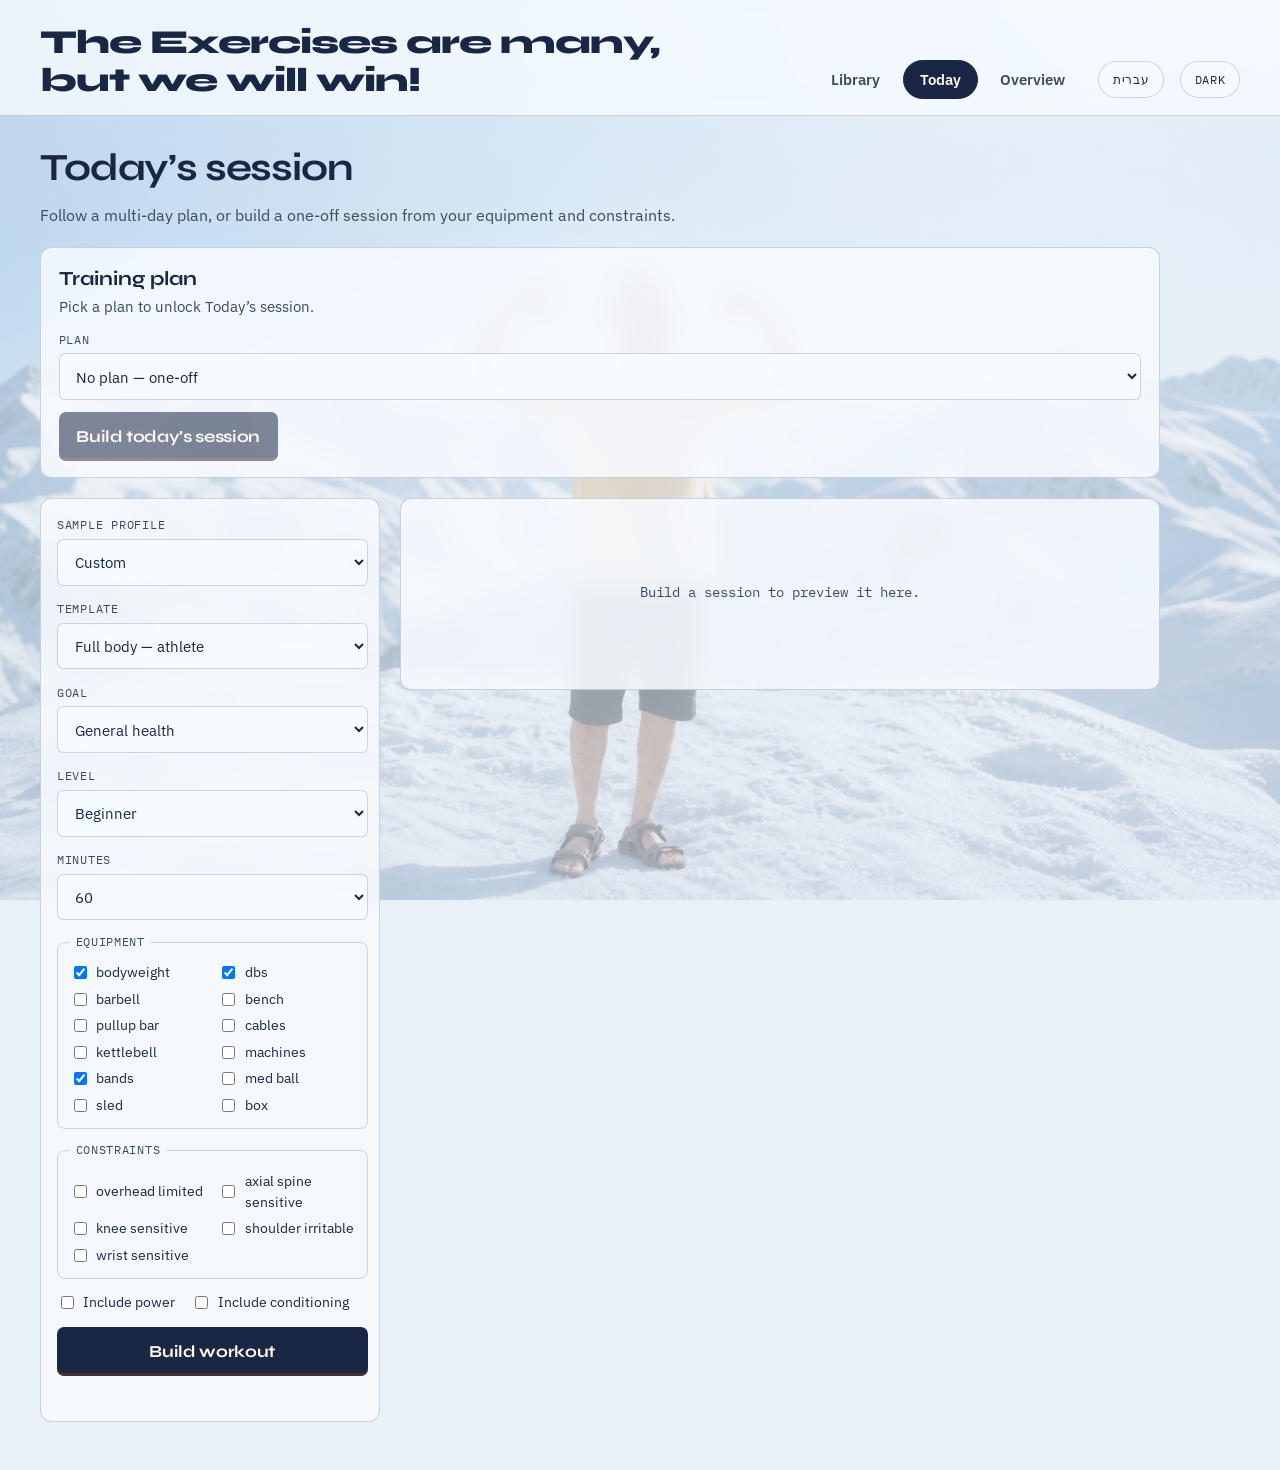
==== docs/index.html @ 8f378f97 "Allow a custom workout-start voice clip via upload or record. Store the clip in IndexedDB on this de" ====
<!DOCTYPE html>
<html lang="en">
<head>
  <meta charset="UTF-8" />
  <meta name="viewport" content="width=device-width, initial-scale=1" />
  <title>Tziki Gym Bro</title>
  <script>
    (function () {
      try {
        var t = localStorage.getItem("gym-trainer-theme");
        if (t === "dark" || (!t && window.matchMedia("(prefers-color-scheme: dark)").matches)) {
          document.documentElement.setAttribute("data-theme", "dark");
        }
        var lang = localStorage.getItem("gym-trainer-lang");
        if (lang === "he") {
          document.documentElement.lang = "he";
          document.documentElement.dir = "rtl";
        }
      } catch (e) {}
    })();
  </script>
  <link rel="preconnect" href="https://fonts.googleapis.com" />
  <link rel="preconnect" href="https://fonts.gstatic.com" crossorigin />
  <link href="https://fonts.googleapis.com/css2?family=Heebo:wght@500;700;800&family=IBM+Plex+Mono:wght@400;500&family=IBM+Plex+Sans:wght@400;500;600&family=Syne:wght@600;700;800&display=swap" rel="stylesheet" />
  <link rel="stylesheet" href="./styles.css" />
</head>
<body>
  <div class="noise" aria-hidden="true"></div>
  <header class="top">
    <div class="brand">
      <p class="brand-mark" data-i18n="slogan">The Exercises are many, but we will win!</p>
    </div>
    <div class="top-actions">
      <nav class="tabs" role="tablist">
        <button type="button" class="tab" data-tab="library" role="tab" aria-selected="false" data-i18n="tab_library">Library</button>
        <button type="button" class="tab is-active" data-tab="generate" role="tab" aria-selected="true" data-i18n="tab_generate">Today</button>
        <button type="button" class="tab" data-tab="overview" role="tab" aria-selected="false" data-i18n="tab_overview">Overview</button>
      </nav>
      <button type="button" id="lang-toggle" class="theme-toggle" data-i18n="lang_toggle" data-i18n-title="lang_toggle_title" title="Switch to Hebrew">עברית</button>
      <button type="button" id="theme-toggle" class="theme-toggle" aria-pressed="false" title="Toggle dark mode" data-i18n="theme_dark">Dark</button>
    </div>
  </header>

  <main>
    <section id="panel-library" class="panel" role="tabpanel" hidden>
      <div class="panel-head">
        <h1 data-i18n="library_title">Exercise library</h1>
        <p class="lede" id="library-count" data-i18n="library_loading">Loading…</p>
      </div>
      <div class="filters">
        <label class="field">
          <span data-i18n="search">Search</span>
          <input id="filter-q" type="search" data-i18n-placeholder="search_ph" placeholder="Name or cue" autocomplete="off" />
        </label>
        <label class="field">
          <span data-i18n="pattern">Pattern</span>
          <select id="filter-pattern">
            <option value="" data-i18n="all_patterns">All patterns</option>
          </select>
        </label>
        <label class="field">
          <span data-i18n="skill">Skill</span>
          <select id="filter-skill">
            <option value="" data-i18n="all_skills">All skills</option>
            <option value="beginner" data-i18n="beginner">Beginner</option>
            <option value="intermediate" data-i18n="intermediate">Intermediate</option>
            <option value="advanced" data-i18n="advanced">Advanced</option>
          </select>
        </label>
        <label class="field">
          <span data-i18n="equipment">Equipment</span>
          <select id="filter-equipment">
            <option value="" data-i18n="any">Any</option>
          </select>
        </label>
      </div>
      <div id="exercise-list" class="exercise-list"></div>
      <aside id="exercise-detail" class="detail" hidden></aside>
    </section>

    <section id="panel-generate" class="panel is-active" role="tabpanel">
      <div class="panel-head">
        <h1 data-i18n="generate_title">Today’s session</h1>
        <p class="lede" data-i18n="generate_lede">Follow a multi-day plan, or build a one-off session from your equipment and constraints.</p>
      </div>
      <section class="plan-card" id="plan-card">
        <div class="plan-card-head">
          <h2 data-i18n="plan_title">Training plan</h2>
          <p class="move-meta" id="plan-desc" data-i18n="plan_desc_empty">Pick a plan to unlock Today’s session.</p>
        </div>
        <label class="field">
          <span data-i18n="plan">Plan</span>
          <select id="plan-select">
            <option value="" data-i18n="plan_none">No plan — one-off</option>
          </select>
        </label>
        <p class="plan-today" id="plan-today-label" hidden></p>
        <div class="plan-actions">
          <button type="button" class="btn-primary" id="build-today-btn" disabled data-i18n="build_today">Build today’s session</button>
          <button type="button" class="btn-secondary" id="clear-plan-btn" hidden data-i18n="clear_plan">Clear plan</button>
        </div>
      </section>
      <div class="generate-layout">
        <form id="generate-form" class="generate-form">
          <label class="field">
            <span data-i18n="sample_profile">Sample profile</span>
            <select id="profile-select">
              <option value="" data-i18n="custom">Custom</option>
            </select>
          </label>
          <label class="field">
            <span data-i18n="template">Template</span>
            <select id="template-select"></select>
          </label>
          <label class="field">
            <span data-i18n="goal">Goal</span>
            <select id="goal">
              <option value="general_health" data-i18n="general_health">General health</option>
              <option value="muscle" data-i18n="muscle">Muscle</option>
              <option value="strength" data-i18n="strength">Strength</option>
              <option value="fat_loss" data-i18n="fat_loss">Fat loss</option>
              <option value="athleticism" data-i18n="athleticism">Athleticism</option>
              <option value="pain_management_support" data-i18n="pain_management_support">Pain-aware support</option>
            </select>
          </label>
          <label class="field">
            <span data-i18n="level">Level</span>
            <select id="level">
              <option value="beginner" data-i18n="beginner">Beginner</option>
              <option value="intermediate" data-i18n="intermediate">Intermediate</option>
              <option value="advanced" data-i18n="advanced">Advanced</option>
            </select>
          </label>
          <label class="field">
            <span data-i18n="minutes">Minutes</span>
            <select id="minutes">
              <option value="30">30</option>
              <option value="40">40</option>
              <option value="45">45</option>
              <option value="60" selected>60</option>
              <option value="75">75</option>
            </select>
          </label>
          <fieldset class="check-set">
            <legend data-i18n="equipment">Equipment</legend>
            <div id="equipment-checks" class="checks"></div>
          </fieldset>
          <fieldset class="check-set">
            <legend data-i18n="constraints">Constraints</legend>
            <div id="constraint-checks" class="checks"></div>
          </fieldset>
          <div class="flag-row">
            <label class="check"><input type="checkbox" id="include_power" /> <span data-i18n="include_power">Include power</span></label>
            <label class="check"><input type="checkbox" id="include_conditioning" /> <span data-i18n="include_conditioning">Include conditioning</span></label>
          </div>
          <button type="submit" class="btn-primary" data-i18n="build_workout">Build workout</button>
          <p id="generate-status" class="status" role="status"></p>
        </form>
        <div id="workout-out" class="workout-out" aria-live="polite"></div>
      </div>
    </section>

    <section id="panel-overview" class="panel" role="tabpanel" hidden>
      <div class="panel-head">
        <h1 data-i18n="overview_title">What’s in the box</h1>
        <p class="lede" data-i18n="overview_lede">Knowledge base → exercise library → session generator. This UI is a preview of those pieces.</p>
      </div>
      <div id="overview-stats" class="stat-grid"></div>
      <div class="history-section">
        <h2 data-i18n="history_title">Recent sessions</h2>
        <p class="lede" data-i18n="history_lede">Finished workouts on this device — used for load suggestions and plan variety.</p>
        <div id="history-list" class="history-list"></div>
      </div>
      <div class="backup-section" id="voice-clip-section">
        <h2 data-i18n="voice_title">Workout start voice</h2>
        <p class="lede" data-i18n="voice_lede">Upload or record your own clip. It plays when a workout starts; system Hebrew TTS is the fallback.</p>
        <p id="voice-clip-status" class="status" role="status" data-i18n="voice_none">No custom clip yet — using spoken TTS.</p>
        <div class="backup-actions">
          <label class="btn-secondary backup-import">
            <span data-i18n="voice_upload">Upload audio</span>
            <input type="file" id="voice-upload-input" accept="audio/*" hidden />
          </label>
          <button type="button" class="btn-secondary" id="voice-record-btn" data-i18n="voice_record">Record</button>
          <button type="button" class="btn-secondary" id="voice-preview-btn" data-i18n="voice_preview" disabled>Preview</button>
          <button type="button" class="btn-secondary" id="voice-clear-btn" data-i18n="voice_clear" disabled>Clear</button>
        </div>
      </div>
      <div class="backup-section">
        <h2 data-i18n="backup_title">Backup</h2>
        <p class="lede" data-i18n="backup_lede">Progress lives in this browser only. Export a file to keep it safe, or restore on another device.</p>
        <div class="backup-actions">
          <button type="button" class="btn-primary" id="export-backup-btn" data-i18n="export_backup">Export backup</button>
          <label class="btn-secondary backup-import">
            <span data-i18n="import_backup">Import backup</span>
            <input type="file" id="import-backup-input" accept="application/json,.json" hidden />
          </label>
        </div>
        <p id="backup-status" class="status" role="status"></p>
      </div>
      <div class="overview-copy">
        <article>
          <h2 data-i18n="patterns_title">Patterns</h2>
          <p data-i18n="patterns_body">Push, pull, hinge, squat, lunge, carry, rotate, locomotion, corrective — tagged for substitution and coverage checks.</p>
        </article>
        <article>
          <h2 data-i18n="hierarchy_title">Hierarchy</h2>
          <p data-i18n="hierarchy_body">Prep and correctives before heavy load; power before strength when both appear; constraints soft-gate risky variations.</p>
        </article>
        <article>
          <h2 data-i18n="sources_title">Sources</h2>
          <p data-i18n="sources_body">Principles distilled from Athlean-X, FMS/Cook, Boyle, Dan John, McGill, EXOS, and related systems — see knowledge/.</p>
        </article>
      </div>
    </section>
  </main>

  <script src="./app.js" type="module"></script>
</body>
</html>
---- docs/styles.css ----
:root {
  /* Bright snow · navy · sandal brown */
  --bg: #e8f0f8;
  --bg-2: #d5e4f0;
  --ink: #1a2744;
  --muted: #3d4a5c;
  --line: color-mix(in srgb, #1a2744 18%, transparent);
  --accent: #6b3a28;
  --accent-ink: #fff6ee;
  --panel: color-mix(in srgb, #f7fbff 86%, transparent);
  --ok: #3f6b45;
  --warn: #9a6a20;
  --navy: #1a2744;
  --navy-soft: #2a3a5c;
  --heart: #6b3a28;
  --shadow: 0 18px 40px rgba(26, 39, 68, 0.14);
  --top-bg: color-mix(in srgb, #f7fbff 78%, transparent);
  --noise-line: rgba(26, 39, 68, 0.05);
  --noise-opacity: 0.2;
  --chip-bg: color-mix(in srgb, #ffffff 70%, transparent);
  --app-bg-image: url("./backgrounds/light-snow.png");
  --app-scrim: linear-gradient(
    180deg,
    color-mix(in srgb, #f4f8fc 72%, transparent) 0%,
    color-mix(in srgb, #e8f0f8 55%, transparent) 42%,
    color-mix(in srgb, #dce8f4 68%, transparent) 100%
  );
  --font-display: "Syne", sans-serif;
  --font-body: "IBM Plex Sans", sans-serif;
  --font-mono: "IBM Plex Mono", monospace;
  color-scheme: light;
}

html[data-theme="dark"] {
  --bg: #0c1220;
  --bg-2: #151d30;
  --ink: #f2ebd4;
  --muted: #b8c0d0;
  --line: color-mix(in srgb, #f2ebd4 16%, transparent);
  --accent: #c4785a;
  --accent-ink: #1a120e;
  --panel: color-mix(in srgb, #121829 82%, transparent);
  --ok: #7cbf86;
  --warn: #e0a84a;
  --navy: #f2ebd4;
  --navy-soft: #c8d0e0;
  --heart: #c4785a;
  --shadow: 0 18px 40px rgba(0, 0, 0, 0.45);
  --top-bg: color-mix(in srgb, #0e1524 78%, transparent);
  --noise-line: rgba(242, 235, 212, 0.05);
  --noise-opacity: 0.18;
  --chip-bg: color-mix(in srgb, #1a2238 75%, transparent);
  --app-bg-image: url("./backgrounds/dark-apreski.png");
  --app-scrim: linear-gradient(
    180deg,
    color-mix(in srgb, #0a101c 78%, transparent) 0%,
    color-mix(in srgb, #0c1220 55%, transparent) 45%,
    color-mix(in srgb, #101828 72%, transparent) 100%
  );
  color-scheme: dark;
}

* { box-sizing: border-box; }

html, body {
  margin: 0;
  min-height: 100%;
  background-color: var(--bg);
  color: var(--ink);
  font-family: var(--font-body);
  font-size: 16px;
  line-height: 1.45;
  transition: background-color 180ms ease, color 180ms ease;
}

body::before {
  content: "";
  position: fixed;
  inset: 0;
  z-index: 0;
  background-image: var(--app-scrim), var(--app-bg-image);
  background-size: cover, cover;
  background-position: center top, center 30%;
  background-repeat: no-repeat;
  pointer-events: none;
}

.noise {
  pointer-events: none;
  position: fixed;
  inset: 0;
  opacity: var(--noise-opacity);
  background-image:
    linear-gradient(var(--noise-line) 1px, transparent 1px),
    linear-gradient(90deg, var(--noise-line) 1px, transparent 1px);
  background-size: 22px 22px;
  z-index: 0;
  mask-image: linear-gradient(180deg, rgba(0,0,0,0.4), transparent 65%);
}

.top, main {
  position: relative;
  z-index: 1;
}

.top {
  display: flex;
  flex-wrap: wrap;
  gap: 1rem 2rem;
  align-items: end;
  justify-content: space-between;
  padding: 1.5rem clamp(1rem, 4vw, 2.5rem) 1rem;
  border-bottom: 1px solid var(--line);
  background: var(--top-bg);
  backdrop-filter: blur(10px);
  -webkit-backdrop-filter: blur(10px);
}

.top-actions {
  display: flex;
  flex-wrap: wrap;
  gap: 0.75rem 1rem;
  align-items: center;
}

.theme-toggle {
  appearance: none;
  border: 1px solid var(--line);
  background: var(--panel);
  color: var(--ink);
  font-family: var(--font-mono);
  font-size: 0.72rem;
  text-transform: uppercase;
  letter-spacing: 0.06em;
  padding: 0.65rem 0.85rem;
  border-radius: 999px;
  cursor: pointer;
  white-space: nowrap;
  backdrop-filter: blur(8px);
}

.theme-toggle:hover {
  border-color: var(--ink);
}

.brand {
  min-width: min(100%, 28rem);
}

.brand-mark {
  margin: 0;
  font-family: var(--font-display);
  font-weight: 800;
  font-size: clamp(1.25rem, 3.4vw, 2.1rem);
  letter-spacing: -0.03em;
  line-height: 1.12;
  color: var(--navy);
  max-width: 18ch;
  text-shadow: 0 1px 0 color-mix(in srgb, var(--panel) 80%, transparent);
}

.tabs {
  display: flex;
  gap: 0.35rem;
}

.tab {
  appearance: none;
  border: 1px solid transparent;
  background: transparent;
  color: var(--muted);
  font: 600 0.95rem/1 var(--font-body);
  padding: 0.7rem 1rem;
  cursor: pointer;
  border-radius: 999px;
}

.tab.is-active {
  color: var(--accent-ink);
  border-color: var(--navy);
  background: var(--navy);
}

.tab:hover { color: var(--ink); }
.tab.is-active:hover { color: var(--accent-ink); }

main {
  padding: 1.5rem clamp(1rem, 4vw, 2.5rem) 3rem;
  max-width: 1200px;
}

.panel[hidden] { display: none !important; }

.panel-head h1 {
  margin: 0;
  font-family: var(--font-display);
  font-size: clamp(1.8rem, 3.5vw, 2.4rem);
  letter-spacing: -0.03em;
}

.lede {
  margin: 0.5rem 0 0;
  color: var(--muted);
  max-width: 48rem;
}

.filters {
  display: grid;
  grid-template-columns: repeat(auto-fit, minmax(160px, 1fr));
  gap: 0.75rem;
  margin: 1.5rem 0 1rem;
}

.field {
  display: flex;
  flex-direction: column;
  gap: 0.35rem;
  font-size: 0.78rem;
  text-transform: uppercase;
  letter-spacing: 0.06em;
  color: var(--muted);
  font-family: var(--font-mono);
}

.field input,
.field select,
.check-set {
  font-family: var(--font-body);
  text-transform: none;
  letter-spacing: 0;
  font-size: 0.95rem;
  color: var(--ink);
}

.field input,
.field select {
  border: 1px solid var(--line);
  background: var(--panel);
  padding: 0.7rem 0.8rem;
  border-radius: 0.4rem;
}

.exercise-list {
  display: grid;
  grid-template-columns: repeat(auto-fill, minmax(260px, 1fr));
  gap: 0.75rem;
}

.ex-card {
  text-align: left;
  border: 1px solid var(--line);
  background: var(--panel);
  backdrop-filter: blur(8px);
  -webkit-backdrop-filter: blur(8px);
  padding: 0.75rem 0.85rem 1rem;
  border-radius: 0.55rem;
  cursor: pointer;
  transition: transform 160ms ease, border-color 160ms ease, box-shadow 160ms ease;
}

.ex-thumb {
  display: block;
  width: 100%;
  aspect-ratio: 3 / 4;
  object-fit: cover;
  object-position: center top;
  border-radius: 0.4rem;
  margin-bottom: 0.65rem;
  background: var(--panel);
  border: 1px solid var(--line);
}

.detail-art {
  display: block;
  width: min(100%, 360px);
  aspect-ratio: 3 / 4;
  object-fit: cover;
  object-position: center top;
  border-radius: 0.5rem;
  border: 1px solid var(--line);
  margin-bottom: 1rem;
  background: var(--panel);
}

.move-art {
  width: 96px;
  height: 128px;
  object-fit: cover;
  object-position: center top;
  border-radius: 0.35rem;
  border: 1px solid var(--line);
  background: var(--panel);
}

.move {
  display: grid;
  grid-template-columns: 96px 1fr;
  gap: 0.75rem;
  align-items: start;
  padding: 0.55rem 0;
}

.move-body {
  min-width: 0;
}

.load-row {
  display: flex;
  flex-wrap: wrap;
  gap: 0.45rem 0.65rem;
  align-items: center;
  margin-top: 0.55rem;
}

.load-toggle {
  display: inline-flex;
  border: 1px solid var(--line);
  border-radius: 999px;
  overflow: hidden;
}

.load-type {
  appearance: none;
  border: 0;
  background: transparent;
  color: var(--muted);
  font-family: var(--font-mono);
  font-size: 0.7rem;
  text-transform: uppercase;
  letter-spacing: 0.06em;
  padding: 0.35rem 0.65rem;
  cursor: pointer;
}

.load-type.is-active {
  background: var(--ink);
  color: var(--bg);
}

.load-kg input {
  width: 5.5rem;
  border: 1px solid var(--line);
  background: var(--bg);
  color: var(--ink);
  border-radius: 0.4rem;
  padding: 0.35rem 0.5rem;
  font-family: var(--font-mono);
  font-size: 0.85rem;
}

.progress-hint {
  margin: 0;
  color: var(--muted);
  font-family: var(--font-mono);
  font-size: 0.72rem;
}

.session-progress {
  margin-top: 1.25rem;
  padding-top: 1rem;
  border-top: 1px solid var(--line);
}

.session-progress h3 {
  margin: 0 0 0.35rem;
  font-family: var(--font-display);
  font-size: 1.15rem;
}

.feel-row {
  display: flex;
  flex-wrap: wrap;
  gap: 0.5rem;
  align-items: center;
  margin: 0.85rem 0;
}

.feel-label {
  font-family: var(--font-mono);
  font-size: 0.75rem;
  text-transform: uppercase;
  letter-spacing: 0.06em;
  color: var(--muted);
  margin-inline-end: 0.25rem;
}

.feel-btn {
  appearance: none;
  border: 1px solid var(--line);
  background: var(--bg);
  color: var(--ink);
  font-family: var(--font-mono);
  font-size: 0.78rem;
  text-transform: uppercase;
  letter-spacing: 0.05em;
  padding: 0.45rem 0.8rem;
  border-radius: 999px;
  cursor: pointer;
}

.feel-btn.is-active {
  border-color: var(--accent);
  color: var(--accent);
  background: color-mix(in srgb, var(--accent) 12%, var(--bg));
}

.session-actions {
  display: flex;
  flex-wrap: wrap;
  gap: 0.6rem;
  margin-top: 0.5rem;
}

.btn-secondary {
  appearance: none;
  border: 1px solid var(--line);
  background: transparent;
  color: var(--ink);
  font-family: var(--font-display);
  font-weight: 700;
  font-size: 0.95rem;
  padding: 0.7rem 1rem;
  border-radius: 0.45rem;
  cursor: pointer;
}

.btn-secondary:hover {
  border-color: var(--ink);
}

.sr-only {
  position: absolute;
  width: 1px;
  height: 1px;
  padding: 0;
  margin: -1px;
  overflow: hidden;
  clip: rect(0, 0, 0, 0);
  white-space: nowrap;
  border: 0;
}

.ex-card:hover,
.ex-card.is-selected {
  border-color: var(--ink);
  box-shadow: var(--shadow);
  transform: translateY(-1px);
}

.ex-card h3 {
  margin: 0 0 0.4rem;
  font-family: var(--font-display);
  font-size: 1.15rem;
  letter-spacing: -0.02em;
}

.meta-row {
  display: flex;
  flex-wrap: wrap;
  gap: 0.35rem;
  margin-top: 0.65rem;
}

.chip {
  display: inline-flex;
  align-items: center;
  padding: 0.2rem 0.5rem;
  border-radius: 999px;
  border: 1px solid var(--line);
  font-family: var(--font-mono);
  font-size: 0.7rem;
  color: var(--muted);
  background: var(--chip-bg);
}

.chip.accent {
  border-color: color-mix(in srgb, var(--accent) 45%, var(--line));
  color: var(--accent);
}

.detail {
  margin-top: 1.25rem;
  padding: 1.25rem;
  border: 1px solid var(--ink);
  background: var(--panel);
  backdrop-filter: blur(10px);
  -webkit-backdrop-filter: blur(10px);
  border-radius: 0.7rem;
  box-shadow: var(--shadow);
  animation: rise 220ms ease;
}

@keyframes rise {
  from { opacity: 0; transform: translateY(6px); }
  to { opacity: 1; transform: none; }
}

.detail h2 {
  margin: 0 0 0.35rem;
  font-family: var(--font-display);
  font-size: 1.6rem;
}

.detail p { margin: 0.4rem 0; color: var(--muted); }
.detail .cue { color: var(--ink); font-size: 1.05rem; }

.generate-layout {
  display: grid;
  grid-template-columns: minmax(260px, 340px) 1fr;
  gap: 1.25rem;
  margin-top: 1.25rem;
  align-items: start;
}

@media (max-width: 860px) {
  .generate-layout { grid-template-columns: 1fr; }
}

.generate-form {
  display: grid;
  gap: 0.85rem;
  padding: 1rem;
  border: 1px solid var(--line);
  background: var(--panel);
  backdrop-filter: blur(10px);
  -webkit-backdrop-filter: blur(10px);
  border-radius: 0.7rem;
}

.check-set {
  border: 1px solid var(--line);
  border-radius: 0.5rem;
  padding: 0.75rem;
  margin: 0;
}

.check-set legend {
  padding: 0 0.35rem;
  font-family: var(--font-mono);
  font-size: 0.72rem;
  text-transform: uppercase;
  letter-spacing: 0.06em;
  color: var(--muted);
}

.checks {
  display: grid;
  grid-template-columns: 1fr 1fr;
  gap: 0.35rem 0.75rem;
}

.check {
  display: flex;
  gap: 0.4rem;
  align-items: center;
  font-size: 0.9rem;
  color: var(--ink);
}

.flag-row {
  display: flex;
  flex-wrap: wrap;
  gap: 0.75rem 1rem;
}

.btn-primary {
  appearance: none;
  border: none;
  background: var(--navy);
  color: var(--accent-ink);
  font-family: var(--font-display);
  font-weight: 700;
  font-size: 1.05rem;
  letter-spacing: -0.02em;
  padding: 0.9rem 1.1rem;
  border-radius: 0.45rem;
  cursor: pointer;
  box-shadow: inset 0 -3px 0 color-mix(in srgb, var(--accent) 55%, transparent);
}

.btn-primary:hover { filter: brightness(1.05); }
.btn-primary:disabled { opacity: 0.55; cursor: wait; }

.status {
  margin: 0;
  min-height: 1.2em;
  font-family: var(--font-mono);
  font-size: 0.78rem;
  color: var(--muted);
}

.workout-out {
  min-height: 12rem;
  border: 1px solid var(--line);
  background: var(--panel);
  backdrop-filter: blur(10px);
  -webkit-backdrop-filter: blur(10px);
  border-radius: 0.7rem;
  padding: 1rem 1.1rem 1.25rem;
}

.workout-out.empty {
  display: grid;
  place-items: center;
  color: var(--muted);
  font-family: var(--font-mono);
  font-size: 0.85rem;
}

.workout-head {
  display: flex;
  flex-wrap: wrap;
  gap: 0.75rem 1.25rem;
  justify-content: space-between;
  align-items: baseline;
  margin-bottom: 1rem;
  padding-bottom: 0.85rem;
  border-bottom: 1px solid var(--line);
}

.workout-head h2 {
  margin: 0;
  font-family: var(--font-display);
  font-size: 1.5rem;
}

.badge {
  font-family: var(--font-mono);
  font-size: 0.72rem;
  padding: 0.25rem 0.55rem;
  border-radius: 999px;
  border: 1px solid var(--line);
}

.badge.ok {
  color: var(--ok);
  border-color: color-mix(in srgb, var(--ok) 40%, var(--line));
}

.badge.warn {
  color: var(--warn);
  border-color: color-mix(in srgb, var(--warn) 40%, var(--line));
}

.block {
  margin: 0 0 1rem;
  padding: 0.85rem 0 0;
  border-top: 1px dashed var(--line);
}

.block:first-of-type { border-top: none; padding-top: 0; }

.block h3 {
  margin: 0 0 0.55rem;
  font-family: var(--font-mono);
  font-size: 0.75rem;
  text-transform: uppercase;
  letter-spacing: 0.08em;
  color: var(--muted);
}

.move-title {
  margin: 0;
  font-family: var(--font-display);
  font-size: 1.15rem;
  letter-spacing: -0.02em;
}

.move-meta {
  margin: 0.2rem 0 0;
  color: var(--muted);
  font-size: 0.92rem;
}

.stat-grid {
  display: grid;
  grid-template-columns: repeat(auto-fit, minmax(140px, 1fr));
  gap: 0.75rem;
  margin: 1.25rem 0 1.5rem;
}

.stat {
  border: 1px solid var(--line);
  background: var(--panel);
  border-radius: 0.55rem;
  padding: 1rem;
}

.stat strong {
  display: block;
  font-family: var(--font-display);
  font-size: 1.8rem;
  letter-spacing: -0.03em;
}

.stat span {
  color: var(--muted);
  font-family: var(--font-mono);
  font-size: 0.72rem;
  text-transform: uppercase;
  letter-spacing: 0.06em;
}

.overview-copy {
  display: grid;
  grid-template-columns: repeat(auto-fit, minmax(220px, 1fr));
  gap: 1rem;
}

.overview-copy article {
  padding: 1rem;
  border-top: 2px solid var(--ink);
}

.overview-copy h2 {
  margin: 0 0 0.4rem;
  font-family: var(--font-display);
  font-size: 1.2rem;
}

.overview-copy p {
  margin: 0;
  color: var(--muted);
}

.overview-copy code {
  font-family: var(--font-mono);
  font-size: 0.85em;
  color: var(--accent);
}


.btn-swap {
  appearance: none;
  border: 1px solid var(--line);
  background: var(--panel);
  color: var(--ink);
  font-family: var(--font-mono);
  font-size: 0.7rem;
  text-transform: uppercase;
  letter-spacing: 0.06em;
  padding: 0.35rem 0.65rem;
  border-radius: 999px;
  cursor: pointer;
}

.btn-swap.is-active,
.btn-swap:hover {
  border-color: var(--accent);
  color: var(--accent);
}

.progression-tip {
  margin: 0.35rem 0 0;
  font-family: var(--font-mono);
  font-size: 0.75rem;
  line-height: 1.35;
}

.progression-progress { color: var(--ok); }
.progression-hold { color: var(--muted); }
.progression-deload { color: var(--warn); }

.swap-panel {
  margin-top: 0.55rem;
  padding: 0.55rem;
  border: 1px dashed var(--line);
  border-radius: 0.5rem;
  background: color-mix(in srgb, var(--panel) 90%, transparent);
  display: grid;
  gap: 0.4rem;
}

.swap-panel-label {
  margin: 0;
  font-family: var(--font-mono);
  font-size: 0.7rem;
  text-transform: uppercase;
  letter-spacing: 0.06em;
  color: var(--muted);
}

.swap-option {
  appearance: none;
  display: grid;
  grid-template-columns: 40px 1fr;
  gap: 0.55rem;
  align-items: center;
  text-align: left;
  border: 1px solid var(--line);
  background: var(--panel);
  color: var(--ink);
  border-radius: 0.4rem;
  padding: 0.35rem 0.45rem;
  cursor: pointer;
}

.swap-option:hover {
  border-color: var(--navy);
}

.swap-option img {
  width: 40px;
  height: 52px;
  object-fit: cover;
  object-position: center top;
  border-radius: 0.25rem;
}

.swap-option strong {
  display: block;
  font-family: var(--font-display);
  font-size: 0.92rem;
}

.swap-option em {
  font-style: normal;
  color: var(--muted);
  font-family: var(--font-mono);
  font-size: 0.68rem;
}

.plan-card {
  margin: 1.25rem 0 1rem;
  padding: 1rem 1.1rem;
  border: 1px solid var(--line);
  border-radius: 0.7rem;
  background: var(--panel);
  backdrop-filter: blur(10px);
  -webkit-backdrop-filter: blur(10px);
  display: grid;
  gap: 0.75rem;
}

.plan-card-head h2 {
  margin: 0;
  font-family: var(--font-display);
  font-size: 1.25rem;
}

.plan-today {
  margin: 0;
  font-size: 0.95rem;
  color: var(--ink);
}

.plan-today code {
  font-family: var(--font-mono);
  font-size: 0.85em;
  color: var(--accent);
}

.plan-actions {
  display: flex;
  flex-wrap: wrap;
  gap: 0.6rem;
}

.history-section {
  margin: 1.5rem 0;
}

.history-section h2 {
  margin: 0 0 0.35rem;
  font-family: var(--font-display);
  font-size: 1.35rem;
}

.history-list {
  display: grid;
  gap: 0.55rem;
  margin-top: 0.85rem;
}

.history-item {
  display: flex;
  justify-content: space-between;
  align-items: center;
  gap: 1rem;
  padding: 0.75rem 0.9rem;
  border: 1px solid var(--line);
  border-radius: 0.55rem;
  background: var(--panel);
  backdrop-filter: blur(8px);
}

.history-item strong {
  font-family: var(--font-display);
  font-size: 1.05rem;
}

.backup-section {
  margin: 1.5rem 0;
  padding: 1rem 1.1rem;
  border: 1px solid var(--line);
  border-radius: 0.7rem;
  background: var(--panel);
  backdrop-filter: blur(10px);
  -webkit-backdrop-filter: blur(10px);
}

.backup-section h2 {
  margin: 0 0 0.35rem;
  font-family: var(--font-display);
  font-size: 1.35rem;
}

.backup-actions {
  display: flex;
  flex-wrap: wrap;
  gap: 0.6rem;
  margin-top: 0.85rem;
}

.backup-import {
  display: inline-flex;
  align-items: center;
  cursor: pointer;
  margin: 0;
}

html[lang="he"] .brand-mark,
html[dir="rtl"] .brand-mark {
  font-family: "Heebo", var(--font-display), sans-serif;
  max-width: 22ch;
}

.move-cue {
  margin: 0.35rem 0 0;
  color: var(--ink);
  font-size: 0.95rem;
}

.cue-label {
  font-family: var(--font-mono);
  font-size: 0.72rem;
  text-transform: uppercase;
  letter-spacing: 0.05em;
  color: var(--muted);
  margin-inline-end: 0.35rem;
}

.move-demo {
  margin: 0.35rem 0 0;
}

.demo-link {
  font-family: var(--font-mono);
  font-size: 0.78rem;
  color: var(--accent);
  text-decoration: none;
  border-bottom: 1px solid color-mix(in srgb, var(--accent) 40%, transparent);
}

.demo-link:hover {
  border-bottom-color: var(--accent);
}
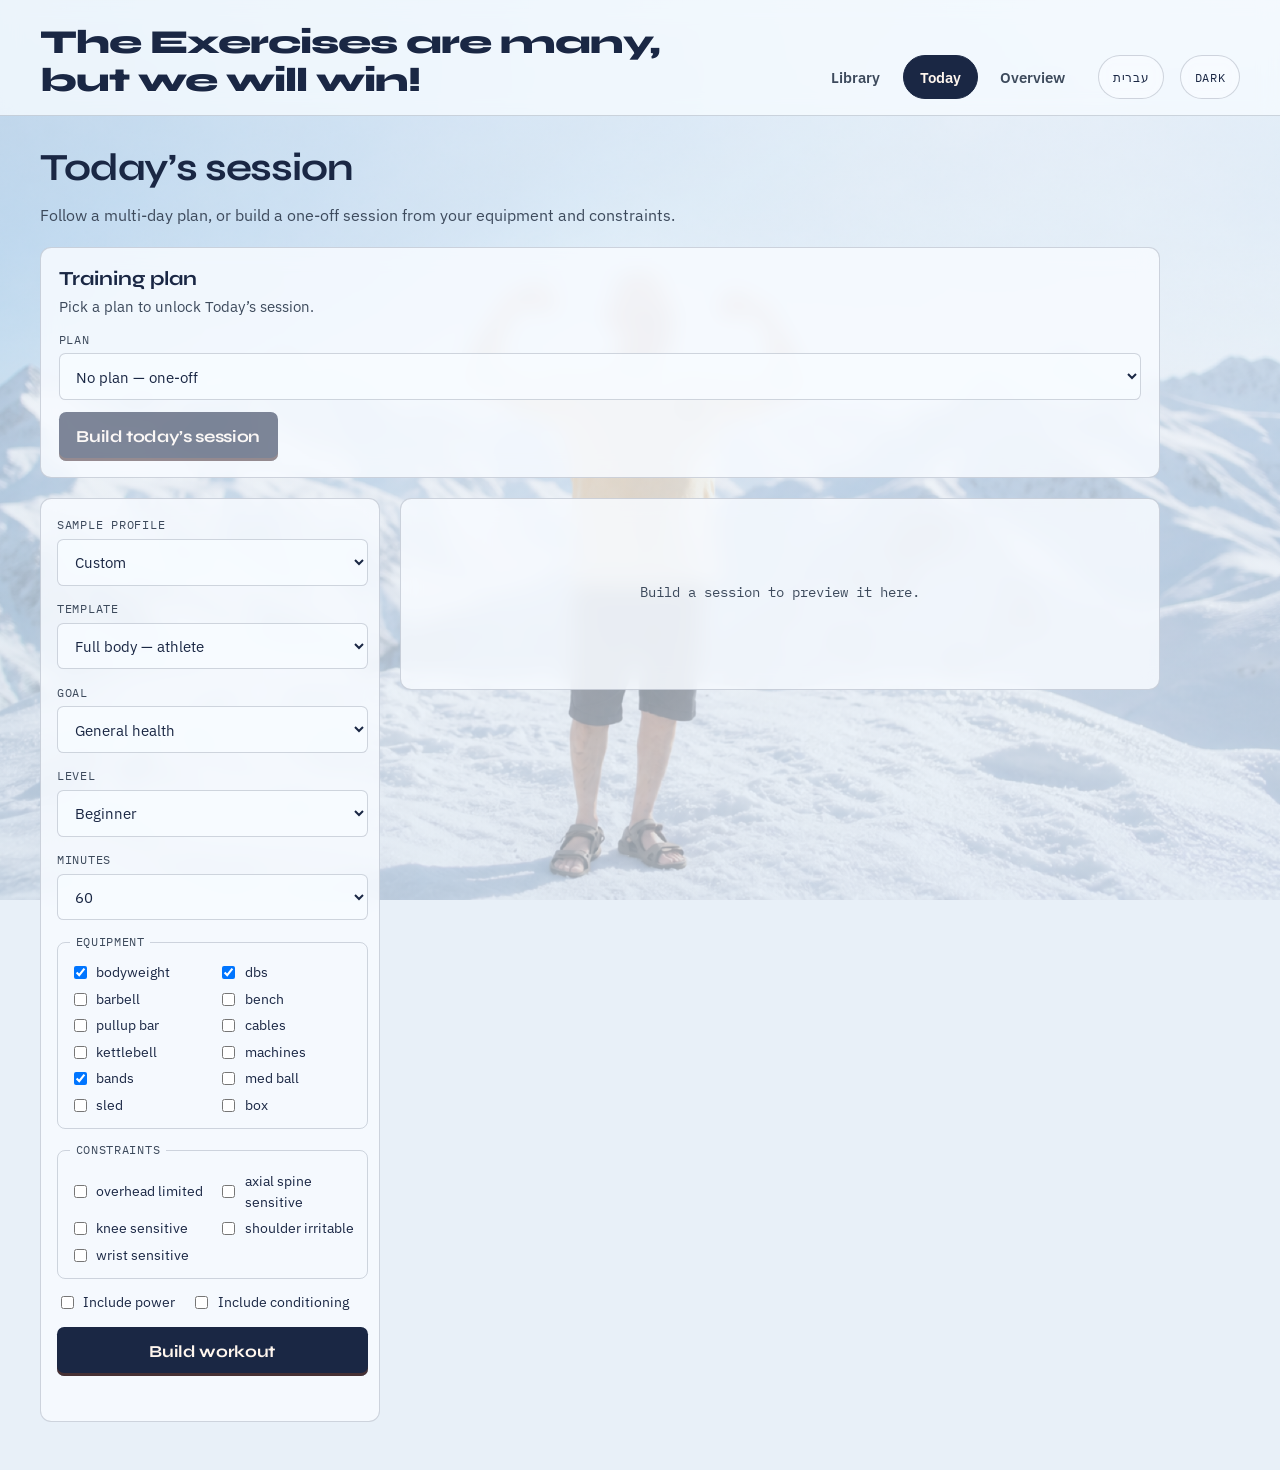
==== commit ea7ba6d3: "Add PWA, rest timer, share/print, curated demos, and mobile polish. Installable offline shell, in-se" ====
--- a/docs/index.html
+++ b/docs/index.html
@@ -2,7 +2,11 @@
 <html lang="en">
 <head>
   <meta charset="UTF-8" />
-  <meta name="viewport" content="width=device-width, initial-scale=1" />
+  <meta name="viewport" content="width=device-width, initial-scale=1, viewport-fit=cover" />
+  <meta name="theme-color" content="#1a2744" />
+  <meta name="apple-mobile-web-app-capable" content="yes" />
+  <meta name="apple-mobile-web-app-status-bar-style" content="black-translucent" />
+  <meta name="mobile-web-app-capable" content="yes" />
   <title>Tziki Gym Bro</title>
   <script>
     (function () {
@@ -23,9 +27,18 @@
   <link rel="preconnect" href="https://fonts.gstatic.com" crossorigin />
   <link href="https://fonts.googleapis.com/css2?family=Heebo:wght@500;700;800&family=IBM+Plex+Mono:wght@400;500&family=IBM+Plex+Sans:wght@400;500;600&family=Syne:wght@600;700;800&display=swap" rel="stylesheet" />
   <link rel="stylesheet" href="./styles.css" />
+  <link rel="manifest" href="./manifest.webmanifest" />
+  <link rel="apple-touch-icon" href="./icons/icon-192.png" />
 </head>
 <body>
   <div class="noise" aria-hidden="true"></div>
+  <div id="rest-timer" class="rest-timer" hidden>
+    <div class="rest-timer-inner">
+      <span id="rest-timer-label" data-i18n="rest">Rest</span>
+      <strong id="rest-timer-count">0:00</strong>
+      <button type="button" class="btn-secondary" id="rest-timer-skip" data-i18n="rest_skip">Skip</button>
+    </div>
+  </div>
   <header class="top">
     <div class="brand">
       <p class="brand-mark" data-i18n="slogan">The Exercises are many, but we will win!</p>
--- a/docs/styles.css
+++ b/docs/styles.css
@@ -955,3 +955,162 @@
 .demo-link:hover {
   border-bottom-color: var(--accent);
 }
+
+/* Mobile tap targets + rest timer + print */
+.tab,
+.theme-toggle,
+.btn-primary,
+.btn-secondary,
+.feel-btn,
+.btn-swap,
+.btn-rest,
+.load-type {
+  min-height: 44px;
+  min-width: 44px;
+}
+
+.btn-rest {
+  appearance: none;
+  margin-top: 0.55rem;
+  border: 1px solid var(--line);
+  background: var(--panel);
+  color: var(--ink);
+  font-family: var(--font-mono);
+  font-size: 0.78rem;
+  text-transform: uppercase;
+  letter-spacing: 0.05em;
+  padding: 0.55rem 0.9rem;
+  border-radius: 999px;
+  cursor: pointer;
+}
+
+.btn-rest:active,
+.feel-btn:active,
+.btn-primary:active,
+.btn-secondary:active {
+  transform: scale(0.98);
+}
+
+.move-actions {
+  display: flex;
+  flex-wrap: wrap;
+  gap: 0.45rem;
+}
+
+.rest-timer {
+  position: fixed;
+  inset-inline: 0;
+  bottom: 0;
+  z-index: 40;
+  padding: 0.75rem clamp(1rem, 4vw, 2.5rem) calc(0.75rem + env(safe-area-inset-bottom));
+  background: color-mix(in srgb, var(--navy) 92%, black);
+  color: var(--accent-ink);
+  box-shadow: 0 -12px 30px rgba(0, 0, 0, 0.25);
+}
+
+html[data-theme="dark"] .rest-timer {
+  background: color-mix(in srgb, #0e1524 90%, var(--accent));
+  color: var(--ink);
+}
+
+.rest-timer-inner {
+  display: flex;
+  align-items: center;
+  justify-content: space-between;
+  gap: 1rem;
+  max-width: 1200px;
+  margin: 0 auto;
+}
+
+.rest-timer-inner strong {
+  font-family: var(--font-display);
+  font-size: clamp(1.8rem, 6vw, 2.6rem);
+  letter-spacing: -0.03em;
+  font-variant-numeric: tabular-nums;
+}
+
+.rest-timer .btn-secondary {
+  color: inherit;
+  border-color: color-mix(in srgb, currentColor 35%, transparent);
+  background: transparent;
+}
+
+body:has(.rest-timer:not([hidden])) {
+  padding-bottom: 5.5rem;
+}
+
+@media (max-width: 720px) {
+  .top {
+    align-items: stretch;
+  }
+
+  .top-actions {
+    width: 100%;
+    justify-content: space-between;
+  }
+
+  .tabs {
+    flex: 1;
+  }
+
+  .tab {
+    flex: 1;
+    padding: 0.85rem 0.5rem;
+    font-size: 0.9rem;
+  }
+
+  .ex-card,
+  .generate-form,
+  .workout-out,
+  .plan-card {
+    border-radius: 0.85rem;
+  }
+
+  .load-kg input {
+    width: 6.5rem;
+    min-height: 44px;
+    font-size: 1rem;
+  }
+}
+
+@media print {
+  .noise,
+  .top-actions,
+  .filters,
+  .plan-card,
+  .generate-form,
+  .session-progress,
+  .backup-section,
+  .history-section,
+  .rest-timer,
+  .btn-rest,
+  .btn-swap,
+  .load-row,
+  .theme-toggle {
+    display: none !important;
+  }
+
+  body {
+    background: white;
+    color: black;
+  }
+
+  body::before {
+    display: none;
+  }
+
+  .workout-out {
+    border: none;
+    box-shadow: none;
+    background: white;
+  }
+
+  .move-art {
+    max-width: 72px;
+  }
+
+  a.demo-link {
+    color: black;
+    text-decoration: underline;
+  }
+}
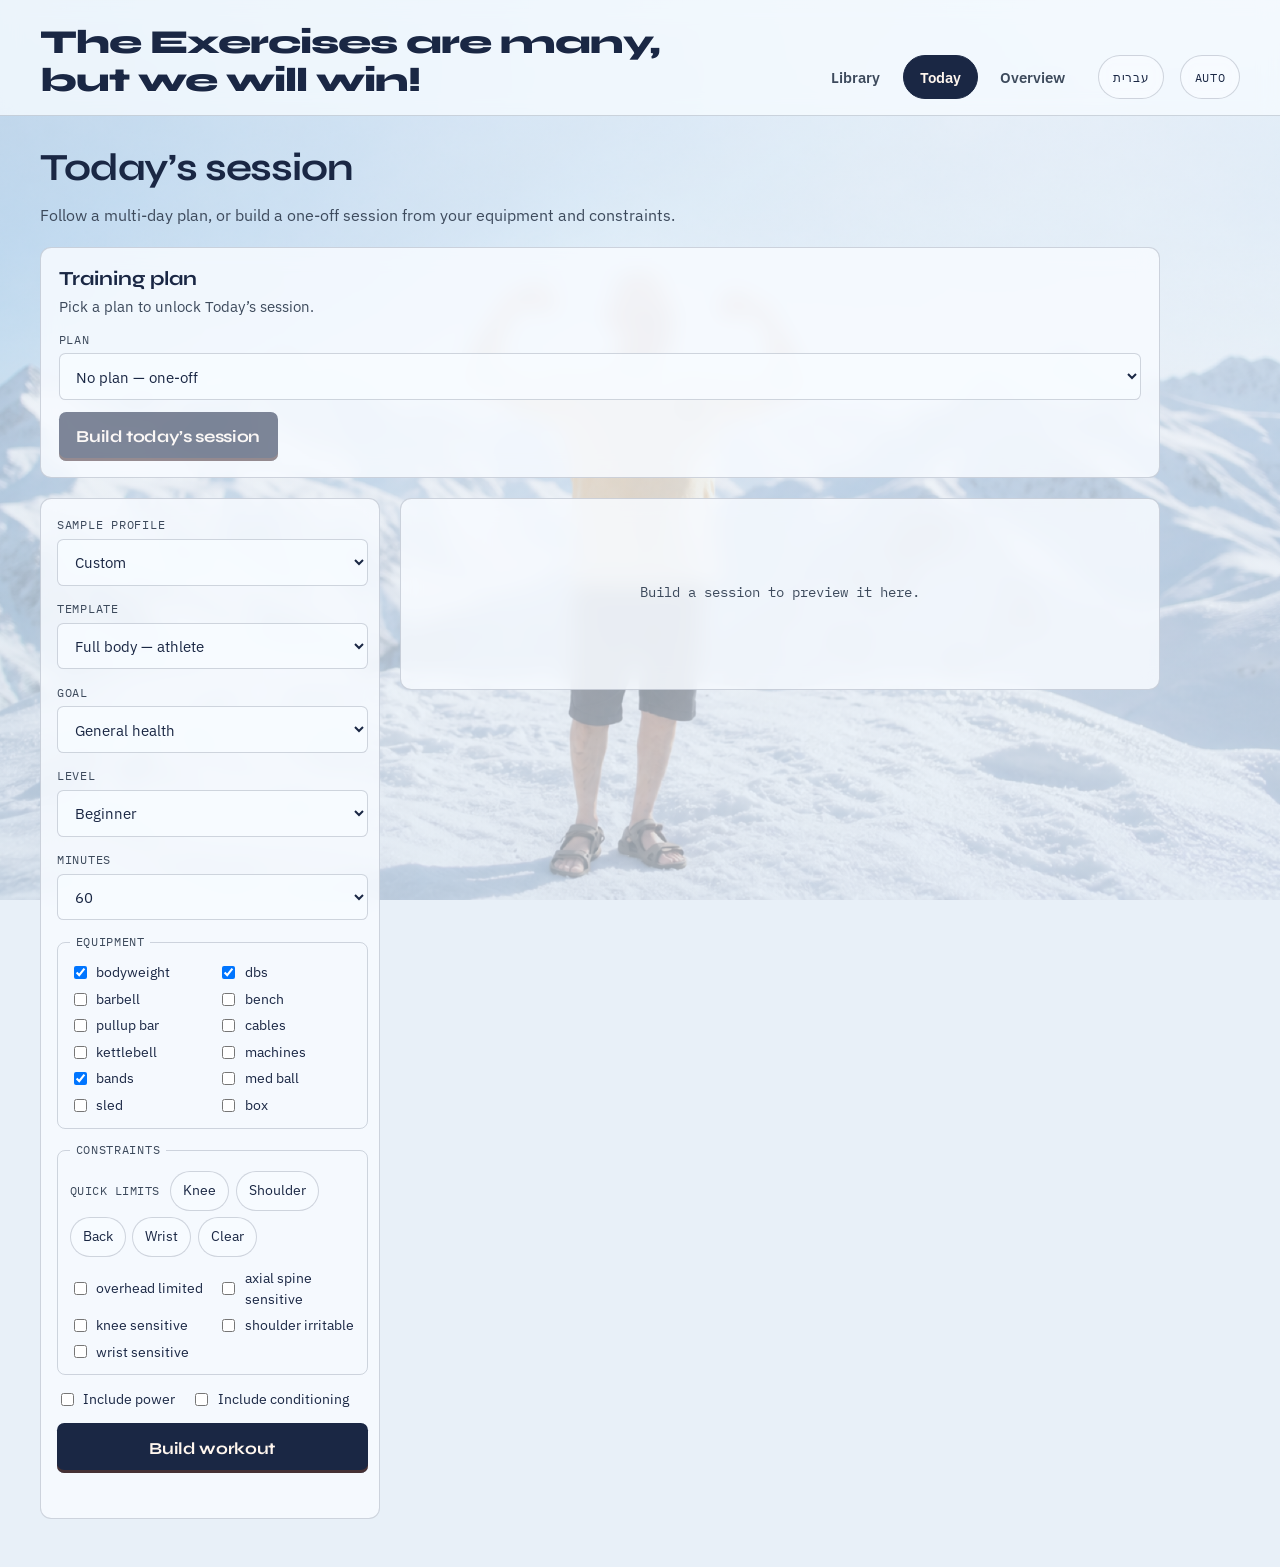
==== commit 9a915751: "Add set logging, weekly review, deload, family progress, and injury presets. Track sets in-session, " ====
--- a/docs/index.html
+++ b/docs/index.html
@@ -160,6 +160,14 @@
           </fieldset>
           <fieldset class="check-set">
             <legend data-i18n="constraints">Constraints</legend>
+            <div class="injury-presets" role="group" aria-label="Injury presets">
+              <span class="injury-label" data-i18n="injury_presets">Quick limits</span>
+              <button type="button" class="chip-btn" data-injury="knee" data-i18n="injury_knee">Knee</button>
+              <button type="button" class="chip-btn" data-injury="shoulder" data-i18n="injury_shoulder">Shoulder</button>
+              <button type="button" class="chip-btn" data-injury="back" data-i18n="injury_back">Back</button>
+              <button type="button" class="chip-btn" data-injury="wrist" data-i18n="injury_wrist">Wrist</button>
+              <button type="button" class="chip-btn" data-injury="clear" data-i18n="injury_clear">Clear</button>
+            </div>
             <div id="constraint-checks" class="checks"></div>
           </fieldset>
           <div class="flag-row">
@@ -179,6 +187,11 @@
         <p class="lede" data-i18n="overview_lede">Knowledge base → exercise library → session generator. This UI is a preview of those pieces.</p>
       </div>
       <div id="overview-stats" class="stat-grid"></div>
+      <div class="weekly-section">
+        <h2 data-i18n="weekly_title">This week</h2>
+        <p class="lede" data-i18n="weekly_lede">Feel trends, pattern volume, and load progress from the last 7 days.</p>
+        <div id="weekly-review" class="weekly-review"></div>
+      </div>
       <div class="history-section">
         <h2 data-i18n="history_title">Recent sessions</h2>
         <p class="lede" data-i18n="history_lede">Finished workouts on this device — used for load suggestions and plan variety.</p>
--- a/docs/styles.css
+++ b/docs/styles.css
@@ -1114,3 +1114,103 @@
     text-decoration: underline;
   }
 }
+
+
+/* Sets log, injury presets, weekly review */
+.injury-presets {
+  display: flex;
+  flex-wrap: wrap;
+  gap: 0.4rem;
+  align-items: center;
+  margin-bottom: 0.65rem;
+}
+.injury-label {
+  font-family: var(--font-mono);
+  font-size: 0.75rem;
+  text-transform: uppercase;
+  letter-spacing: 0.04em;
+  color: var(--muted);
+  margin-inline-end: 0.25rem;
+}
+.chip-btn {
+  appearance: none;
+  border: 1px solid var(--line);
+  background: var(--panel);
+  color: var(--ink);
+  font: inherit;
+  font-size: 0.85rem;
+  padding: 0.45rem 0.75rem;
+  border-radius: 999px;
+  min-height: 40px;
+  cursor: pointer;
+}
+.chip-btn.is-active {
+  border-color: var(--accent);
+  background: color-mix(in srgb, var(--accent) 18%, var(--panel));
+}
+.set-log {
+  margin-top: 0.55rem;
+}
+.set-log-label {
+  display: block;
+  font-size: 0.78rem;
+  color: var(--muted);
+  margin-bottom: 0.35rem;
+}
+.set-chips {
+  display: flex;
+  flex-wrap: wrap;
+  gap: 0.35rem;
+}
+.set-chip {
+  appearance: none;
+  border: 1px solid var(--line);
+  background: var(--panel);
+  color: var(--ink);
+  font: inherit;
+  font-size: 0.8rem;
+  padding: 0.45rem 0.7rem;
+  border-radius: 0.55rem;
+  min-height: 40px;
+  min-width: 40px;
+  cursor: pointer;
+}
+.set-chip.is-done {
+  border-color: color-mix(in srgb, var(--accent) 55%, var(--line));
+  background: color-mix(in srgb, var(--accent) 22%, var(--panel));
+}
+.weekly-section {
+  margin: 1.5rem 0;
+}
+.weekly-review .weekly-grid {
+  display: grid;
+  grid-template-columns: repeat(4, minmax(0, 1fr));
+  gap: 0.75rem;
+  margin-bottom: 1rem;
+}
+.weekly-review .stat {
+  padding: 0.85rem;
+  border: 1px solid var(--line);
+  border-radius: 0.75rem;
+  background: var(--panel);
+}
+.weekly-review .stat strong {
+  display: block;
+  font-family: var(--font-display);
+  font-size: 1.6rem;
+}
+.weekly-cols {
+  display: grid;
+  grid-template-columns: 1fr 1fr;
+  gap: 1rem;
+}
+.weekly-list {
+  margin: 0.4rem 0 0;
+  padding-inline-start: 1.1rem;
+}
+@media (max-width: 720px) {
+  .weekly-review .weekly-grid,
+  .weekly-cols {
+    grid-template-columns: 1fr 1fr;
+  }
+}
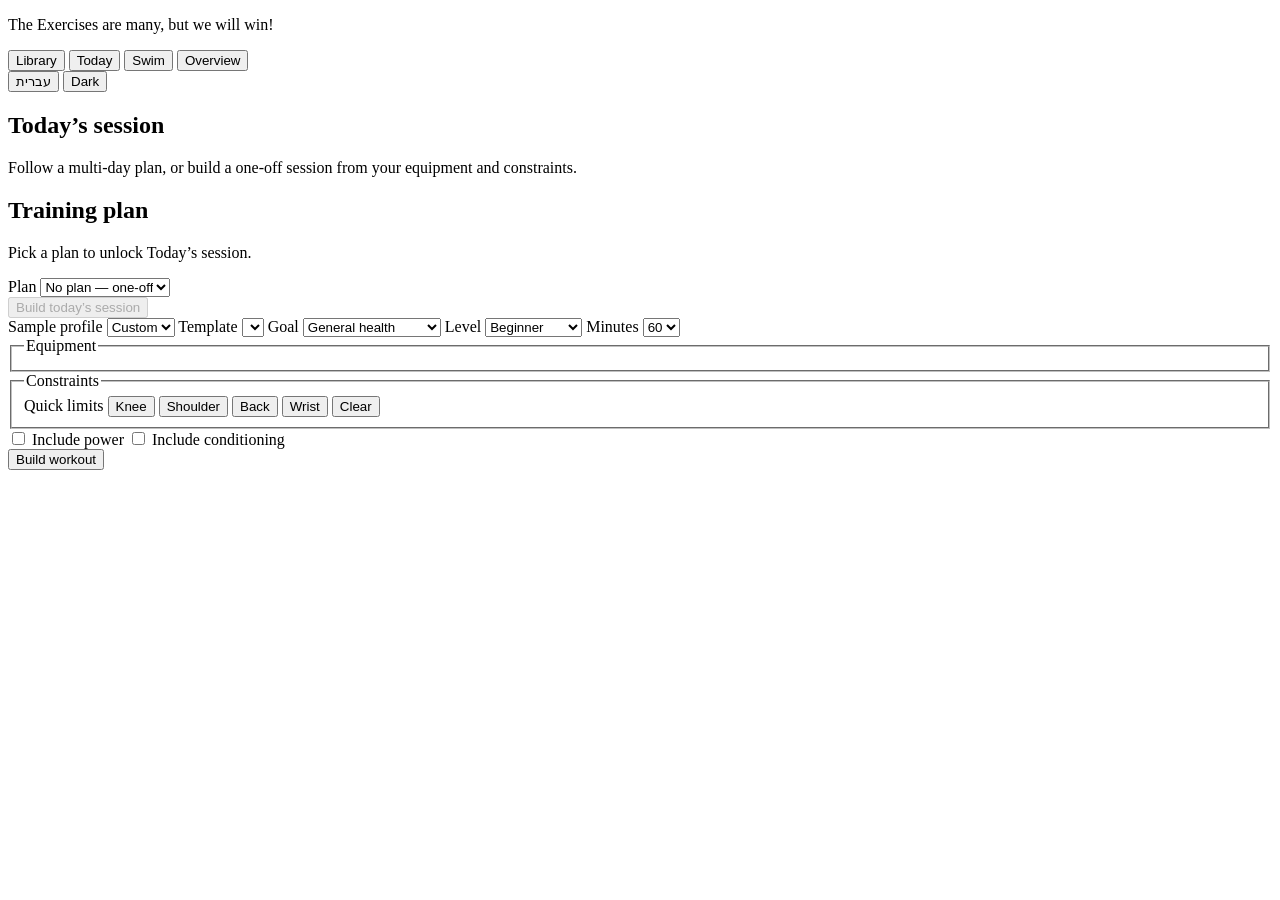
==== commit 1fe0344d: "Add Total Immersion swim section with drill catalog, session builder, and progress tracking Co-autho" ====
--- a/docs/index.html
+++ b/docs/index.html
@@ -26,9 +26,9 @@
   <link rel="preconnect" href="https://fonts.googleapis.com" />
   <link rel="preconnect" href="https://fonts.gstatic.com" crossorigin />
   <link href="https://fonts.googleapis.com/css2?family=Heebo:wght@500;700;800&family=IBM+Plex+Mono:wght@400;500&family=IBM+Plex+Sans:wght@400;500;600&family=Syne:wght@600;700;800&display=swap" rel="stylesheet" />
-  <link rel="stylesheet" href="./styles.css" />
-  <link rel="manifest" href="./manifest.webmanifest" />
-  <link rel="apple-touch-icon" href="./icons/icon-192.png" />
+  <link rel="stylesheet" href="/styles.css" />
+  <link rel="manifest" href="/manifest.webmanifest" />
+  <link rel="apple-touch-icon" href="/icons/icon-192.png" />
 </head>
 <body>
   <div class="noise" aria-hidden="true"></div>
@@ -47,6 +47,7 @@
       <nav class="tabs" role="tablist">
         <button type="button" class="tab" data-tab="library" role="tab" aria-selected="false" data-i18n="tab_library">Library</button>
         <button type="button" class="tab is-active" data-tab="generate" role="tab" aria-selected="true" data-i18n="tab_generate">Today</button>
+        <button type="button" class="tab" data-tab="swim" role="tab" aria-selected="false" data-i18n="tab_swim">Swim</button>
         <button type="button" class="tab" data-tab="overview" role="tab" aria-selected="false" data-i18n="tab_overview">Overview</button>
       </nav>
       <button type="button" id="lang-toggle" class="theme-toggle" data-i18n="lang_toggle" data-i18n-title="lang_toggle_title" title="Switch to Hebrew">עברית</button>
@@ -181,6 +182,26 @@
       </div>
     </section>
 
+    <section id="panel-swim" class="panel" role="tabpanel" hidden>
+      <div class="panel-head">
+        <p class="eyebrow">Total Immersion</p>
+        <h1 data-i18n="swim_title">Advanced swim practice</h1>
+        <p class="lede" data-i18n="swim_lede">Build focused sessions from the TI drill progression and track technique, effort, and stroke efficiency.</p>
+      </div>
+      <div id="ti-curriculum" class="ti-curriculum" aria-label="Total Immersion skill progression"></div>
+      <div id="ti-active" class="workout-out ti-active-session" hidden></div>
+      <div id="ti-builder"></div>
+      <section class="ti-progress-section">
+        <div class="ti-section-head">
+          <div>
+            <h2 data-i18n="swim_progress_title">Swimming progress</h2>
+            <p class="lede" data-i18n="swim_progress_lede">Completed TI sessions saved on this device.</p>
+          </div>
+        </div>
+        <div id="ti-progress"></div>
+      </section>
+    </section>
+
     <section id="panel-overview" class="panel" role="tabpanel" hidden>
       <div class="panel-head">
         <h1 data-i18n="overview_title">What’s in the box</h1>
@@ -240,6 +261,6 @@
     </section>
   </main>
 
-  <script src="./app.js" type="module"></script>
+  <script src="/app.js" type="module"></script>
 </body>
 </html>
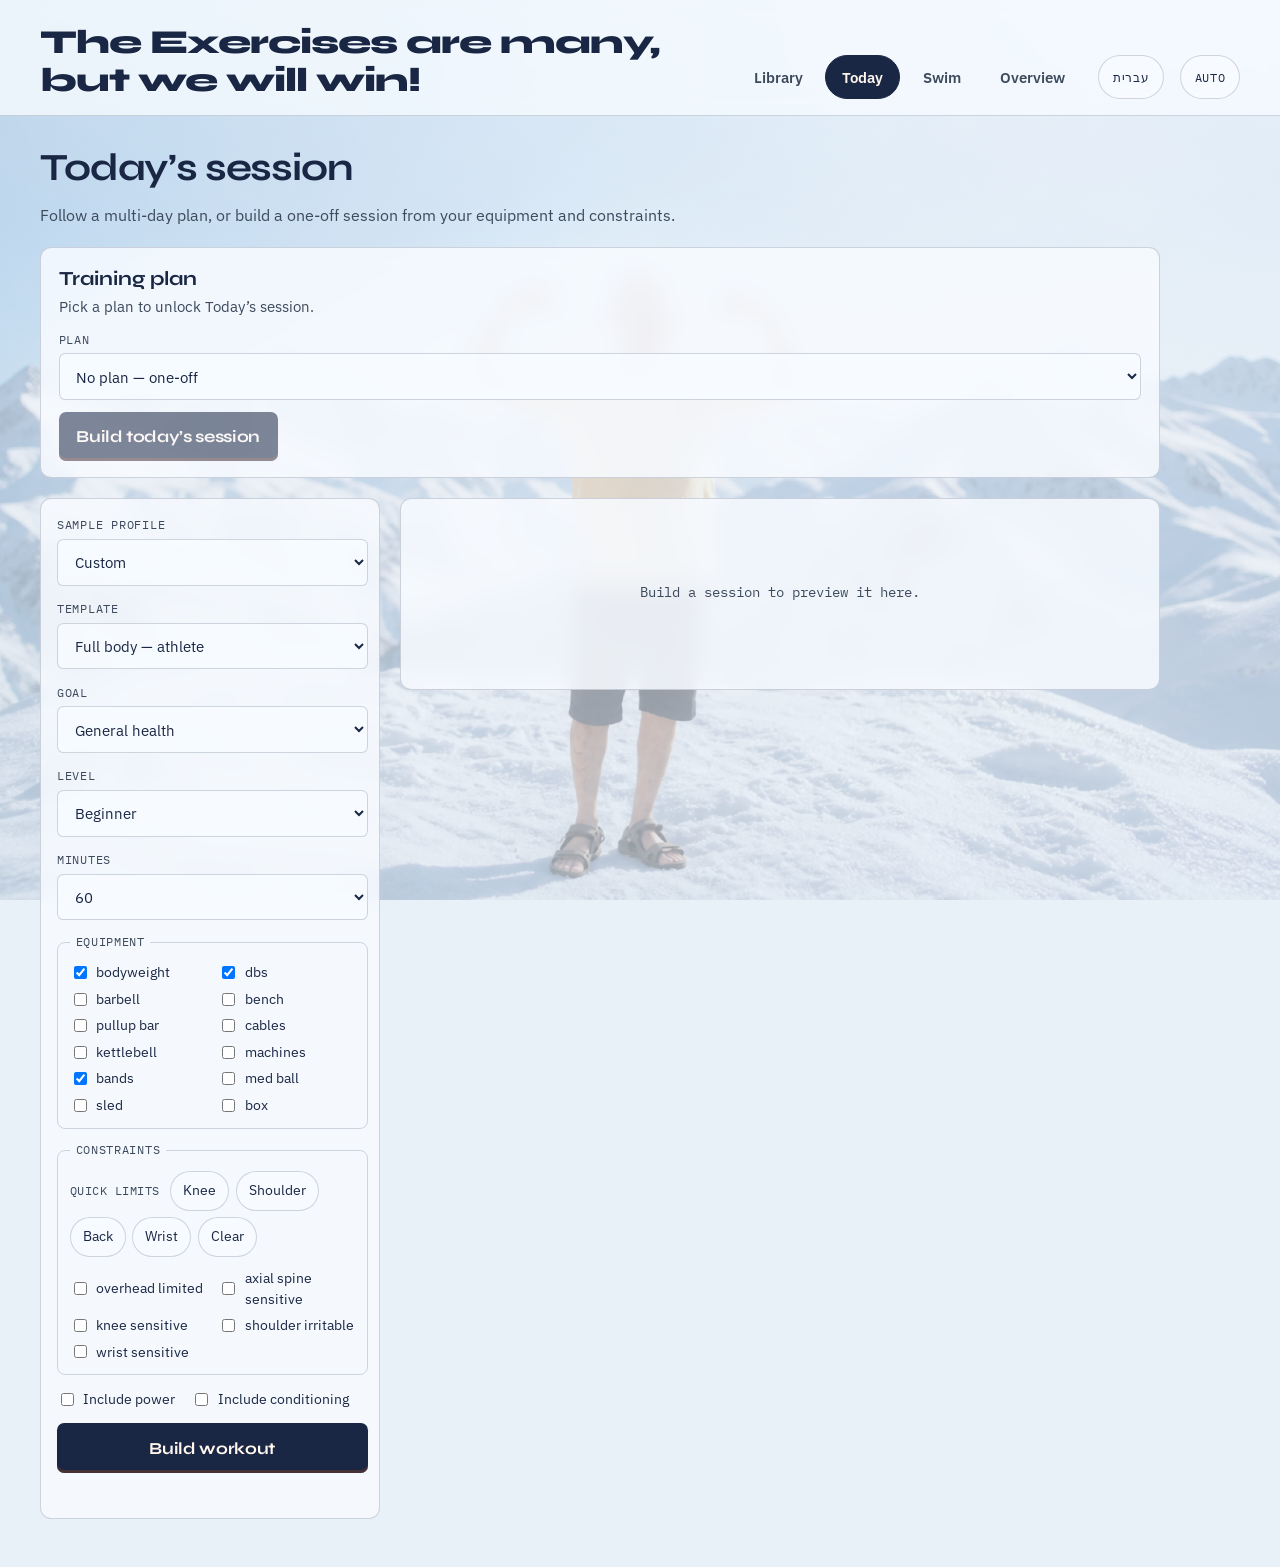
==== commit 2eb87bff: "Fix GitHub Pages asset paths broken by docs mirror; keep relative paths in docs build Co-authored-by" ====
--- a/docs/index.html
+++ b/docs/index.html
@@ -26,9 +26,9 @@
   <link rel="preconnect" href="https://fonts.googleapis.com" />
   <link rel="preconnect" href="https://fonts.gstatic.com" crossorigin />
   <link href="https://fonts.googleapis.com/css2?family=Heebo:wght@500;700;800&family=IBM+Plex+Mono:wght@400;500&family=IBM+Plex+Sans:wght@400;500;600&family=Syne:wght@600;700;800&display=swap" rel="stylesheet" />
-  <link rel="stylesheet" href="/styles.css" />
-  <link rel="manifest" href="/manifest.webmanifest" />
-  <link rel="apple-touch-icon" href="/icons/icon-192.png" />
+  <link rel="stylesheet" href="./styles.css" />
+  <link rel="manifest" href="./manifest.webmanifest" />
+  <link rel="apple-touch-icon" href="./icons/icon-192.png" />
 </head>
 <body>
   <div class="noise" aria-hidden="true"></div>
@@ -261,6 +261,6 @@
     </section>
   </main>
 
-  <script src="/app.js" type="module"></script>
+  <script src="./app.js" type="module"></script>
 </body>
 </html>
--- a/docs/styles.css
+++ b/docs/styles.css
@@ -0,0 +1,1546 @@
+:root {
+  /* Bright snow · navy · sandal brown */
+  --bg: #e8f0f8;
+  --bg-2: #d5e4f0;
+  --ink: #1a2744;
+  --muted: #3d4a5c;
+  --line: color-mix(in srgb, #1a2744 18%, transparent);
+  --accent: #6b3a28;
+  --accent-ink: #fff6ee;
+  --panel: color-mix(in srgb, #f7fbff 86%, transparent);
+  --ok: #3f6b45;
+  --warn: #9a6a20;
+  --navy: #1a2744;
+  --navy-soft: #2a3a5c;
+  --heart: #6b3a28;
+  --shadow: 0 18px 40px rgba(26, 39, 68, 0.14);
+  --top-bg: color-mix(in srgb, #f7fbff 78%, transparent);
+  --noise-line: rgba(26, 39, 68, 0.05);
+  --noise-opacity: 0.2;
+  --chip-bg: color-mix(in srgb, #ffffff 70%, transparent);
+  --app-bg-image: url("./backgrounds/light-snow.png");
+  --app-scrim: linear-gradient(
+    180deg,
+    color-mix(in srgb, #f4f8fc 72%, transparent) 0%,
+    color-mix(in srgb, #e8f0f8 55%, transparent) 42%,
+    color-mix(in srgb, #dce8f4 68%, transparent) 100%
+  );
+  --font-display: "Syne", sans-serif;
+  --font-body: "IBM Plex Sans", sans-serif;
+  --font-mono: "IBM Plex Mono", monospace;
+  color-scheme: light;
+}
+
+html[data-theme="dark"] {
+  --bg: #0c1220;
+  --bg-2: #151d30;
+  --ink: #f2ebd4;
+  --muted: #b8c0d0;
+  --line: color-mix(in srgb, #f2ebd4 16%, transparent);
+  --accent: #c4785a;
+  --accent-ink: #1a120e;
+  --panel: color-mix(in srgb, #121829 82%, transparent);
+  --ok: #7cbf86;
+  --warn: #e0a84a;
+  --navy: #f2ebd4;
+  --navy-soft: #c8d0e0;
+  --heart: #c4785a;
+  --shadow: 0 18px 40px rgba(0, 0, 0, 0.45);
+  --top-bg: color-mix(in srgb, #0e1524 78%, transparent);
+  --noise-line: rgba(242, 235, 212, 0.05);
+  --noise-opacity: 0.18;
+  --chip-bg: color-mix(in srgb, #1a2238 75%, transparent);
+  --app-bg-image: url("./backgrounds/dark-apreski.png");
+  --app-scrim: linear-gradient(
+    180deg,
+    color-mix(in srgb, #0a101c 78%, transparent) 0%,
+    color-mix(in srgb, #0c1220 55%, transparent) 45%,
+    color-mix(in srgb, #101828 72%, transparent) 100%
+  );
+  color-scheme: dark;
+}
+
+* { box-sizing: border-box; }
+
+html, body {
+  margin: 0;
+  min-height: 100%;
+  background-color: var(--bg);
+  color: var(--ink);
+  font-family: var(--font-body);
+  font-size: 16px;
+  line-height: 1.45;
+  transition: background-color 180ms ease, color 180ms ease;
+}
+
+body::before {
+  content: "";
+  position: fixed;
+  inset: 0;
+  z-index: 0;
+  background-image: var(--app-scrim), var(--app-bg-image);
+  background-size: cover, cover;
+  background-position: center top, center 30%;
+  background-repeat: no-repeat;
+  pointer-events: none;
+}
+
+.noise {
+  pointer-events: none;
+  position: fixed;
+  inset: 0;
+  opacity: var(--noise-opacity);
+  background-image:
+    linear-gradient(var(--noise-line) 1px, transparent 1px),
+    linear-gradient(90deg, var(--noise-line) 1px, transparent 1px);
+  background-size: 22px 22px;
+  z-index: 0;
+  mask-image: linear-gradient(180deg, rgba(0,0,0,0.4), transparent 65%);
+}
+
+.top, main {
+  position: relative;
+  z-index: 1;
+}
+
+.top {
+  display: flex;
+  flex-wrap: wrap;
+  gap: 1rem 2rem;
+  align-items: end;
+  justify-content: space-between;
+  padding: 1.5rem clamp(1rem, 4vw, 2.5rem) 1rem;
+  border-bottom: 1px solid var(--line);
+  background: var(--top-bg);
+  backdrop-filter: blur(10px);
+  -webkit-backdrop-filter: blur(10px);
+}
+
+.top-actions {
+  display: flex;
+  flex-wrap: wrap;
+  gap: 0.75rem 1rem;
+  align-items: center;
+}
+
+.theme-toggle {
+  appearance: none;
+  border: 1px solid var(--line);
+  background: var(--panel);
+  color: var(--ink);
+  font-family: var(--font-mono);
+  font-size: 0.72rem;
+  text-transform: uppercase;
+  letter-spacing: 0.06em;
+  padding: 0.65rem 0.85rem;
+  border-radius: 999px;
+  cursor: pointer;
+  white-space: nowrap;
+  backdrop-filter: blur(8px);
+}
+
+.theme-toggle:hover {
+  border-color: var(--ink);
+}
+
+.brand {
+  min-width: min(100%, 28rem);
+}
+
+.brand-mark {
+  margin: 0;
+  font-family: var(--font-display);
+  font-weight: 800;
+  font-size: clamp(1.25rem, 3.4vw, 2.1rem);
+  letter-spacing: -0.03em;
+  line-height: 1.12;
+  color: var(--navy);
+  max-width: 18ch;
+  text-shadow: 0 1px 0 color-mix(in srgb, var(--panel) 80%, transparent);
+}
+
+.tabs {
+  display: flex;
+  gap: 0.35rem;
+}
+
+.tab {
+  appearance: none;
+  border: 1px solid transparent;
+  background: transparent;
+  color: var(--muted);
+  font: 600 0.95rem/1 var(--font-body);
+  padding: 0.7rem 1rem;
+  cursor: pointer;
+  border-radius: 999px;
+}
+
+.tab.is-active {
+  color: var(--accent-ink);
+  border-color: var(--navy);
+  background: var(--navy);
+}
+
+.tab:hover { color: var(--ink); }
+.tab.is-active:hover { color: var(--accent-ink); }
+
+main {
+  padding: 1.5rem clamp(1rem, 4vw, 2.5rem) 3rem;
+  max-width: 1200px;
+}
+
+.panel[hidden] { display: none !important; }
+
+.panel-head h1 {
+  margin: 0;
+  font-family: var(--font-display);
+  font-size: clamp(1.8rem, 3.5vw, 2.4rem);
+  letter-spacing: -0.03em;
+}
+
+.lede {
+  margin: 0.5rem 0 0;
+  color: var(--muted);
+  max-width: 48rem;
+}
+
+.filters {
+  display: grid;
+  grid-template-columns: repeat(auto-fit, minmax(160px, 1fr));
+  gap: 0.75rem;
+  margin: 1.5rem 0 1rem;
+}
+
+.field {
+  display: flex;
+  flex-direction: column;
+  gap: 0.35rem;
+  font-size: 0.78rem;
+  text-transform: uppercase;
+  letter-spacing: 0.06em;
+  color: var(--muted);
+  font-family: var(--font-mono);
+}
+
+.field input,
+.field select,
+.check-set {
+  font-family: var(--font-body);
+  text-transform: none;
+  letter-spacing: 0;
+  font-size: 0.95rem;
+  color: var(--ink);
+}
+
+.field input,
+.field select {
+  border: 1px solid var(--line);
+  background: var(--panel);
+  padding: 0.7rem 0.8rem;
+  border-radius: 0.4rem;
+}
+
+.exercise-list {
+  display: grid;
+  grid-template-columns: repeat(auto-fill, minmax(260px, 1fr));
+  gap: 0.75rem;
+}
+
+.ex-card {
+  text-align: left;
+  border: 1px solid var(--line);
+  background: var(--panel);
+  backdrop-filter: blur(8px);
+  -webkit-backdrop-filter: blur(8px);
+  padding: 0.75rem 0.85rem 1rem;
+  border-radius: 0.55rem;
+  cursor: pointer;
+  transition: transform 160ms ease, border-color 160ms ease, box-shadow 160ms ease;
+}
+
+.ex-thumb {
+  display: block;
+  width: 100%;
+  aspect-ratio: 3 / 4;
+  object-fit: cover;
+  object-position: center top;
+  border-radius: 0.4rem;
+  margin-bottom: 0.65rem;
+  background: var(--panel);
+  border: 1px solid var(--line);
+}
+
+.detail-art {
+  display: block;
+  width: min(100%, 360px);
+  aspect-ratio: 3 / 4;
+  object-fit: cover;
+  object-position: center top;
+  border-radius: 0.5rem;
+  border: 1px solid var(--line);
+  margin-bottom: 1rem;
+  background: var(--panel);
+}
+
+.move-art {
+  width: 96px;
+  height: 128px;
+  object-fit: cover;
+  object-position: center top;
+  border-radius: 0.35rem;
+  border: 1px solid var(--line);
+  background: var(--panel);
+}
+
+.move {
+  display: grid;
+  grid-template-columns: 96px 1fr;
+  gap: 0.75rem;
+  align-items: start;
+  padding: 0.55rem 0;
+}
+
+.move-body {
+  min-width: 0;
+}
+
+.load-row {
+  display: flex;
+  flex-wrap: wrap;
+  gap: 0.45rem 0.65rem;
+  align-items: center;
+  margin-top: 0.55rem;
+}
+
+.load-toggle {
+  display: inline-flex;
+  border: 1px solid var(--line);
+  border-radius: 999px;
+  overflow: hidden;
+}
+
+.load-type {
+  appearance: none;
+  border: 0;
+  background: transparent;
+  color: var(--muted);
+  font-family: var(--font-mono);
+  font-size: 0.7rem;
+  text-transform: uppercase;
+  letter-spacing: 0.06em;
+  padding: 0.35rem 0.65rem;
+  cursor: pointer;
+}
+
+.load-type.is-active {
+  background: var(--ink);
+  color: var(--bg);
+}
+
+.load-kg input {
+  width: 5.5rem;
+  border: 1px solid var(--line);
+  background: var(--bg);
+  color: var(--ink);
+  border-radius: 0.4rem;
+  padding: 0.35rem 0.5rem;
+  font-family: var(--font-mono);
+  font-size: 0.85rem;
+}
+
+.progress-hint {
+  margin: 0;
+  color: var(--muted);
+  font-family: var(--font-mono);
+  font-size: 0.72rem;
+}
+
+.session-progress {
+  margin-top: 1.25rem;
+  padding-top: 1rem;
+  border-top: 1px solid var(--line);
+}
+
+.session-progress h3 {
+  margin: 0 0 0.35rem;
+  font-family: var(--font-display);
+  font-size: 1.15rem;
+}
+
+.feel-row {
+  display: flex;
+  flex-wrap: wrap;
+  gap: 0.5rem;
+  align-items: center;
+  margin: 0.85rem 0;
+}
+
+.feel-label {
+  font-family: var(--font-mono);
+  font-size: 0.75rem;
+  text-transform: uppercase;
+  letter-spacing: 0.06em;
+  color: var(--muted);
+  margin-inline-end: 0.25rem;
+}
+
+.feel-btn {
+  appearance: none;
+  border: 1px solid var(--line);
+  background: var(--bg);
+  color: var(--ink);
+  font-family: var(--font-mono);
+  font-size: 0.78rem;
+  text-transform: uppercase;
+  letter-spacing: 0.05em;
+  padding: 0.45rem 0.8rem;
+  border-radius: 999px;
+  cursor: pointer;
+}
+
+.feel-btn.is-active {
+  border-color: var(--accent);
+  color: var(--accent);
+  background: color-mix(in srgb, var(--accent) 12%, var(--bg));
+}
+
+.session-actions {
+  display: flex;
+  flex-wrap: wrap;
+  gap: 0.6rem;
+  margin-top: 0.5rem;
+}
+
+.btn-secondary {
+  appearance: none;
+  border: 1px solid var(--line);
+  background: transparent;
+  color: var(--ink);
+  font-family: var(--font-display);
+  font-weight: 700;
+  font-size: 0.95rem;
+  padding: 0.7rem 1rem;
+  border-radius: 0.45rem;
+  cursor: pointer;
+}
+
+.btn-secondary:hover {
+  border-color: var(--ink);
+}
+
+.sr-only {
+  position: absolute;
+  width: 1px;
+  height: 1px;
+  padding: 0;
+  margin: -1px;
+  overflow: hidden;
+  clip: rect(0, 0, 0, 0);
+  white-space: nowrap;
+  border: 0;
+}
+
+.ex-card:hover,
+.ex-card.is-selected {
+  border-color: var(--ink);
+  box-shadow: var(--shadow);
+  transform: translateY(-1px);
+}
+
+.ex-card h3 {
+  margin: 0 0 0.4rem;
+  font-family: var(--font-display);
+  font-size: 1.15rem;
+  letter-spacing: -0.02em;
+}
+
+.meta-row {
+  display: flex;
+  flex-wrap: wrap;
+  gap: 0.35rem;
+  margin-top: 0.65rem;
+}
+
+.chip {
+  display: inline-flex;
+  align-items: center;
+  padding: 0.2rem 0.5rem;
+  border-radius: 999px;
+  border: 1px solid var(--line);
+  font-family: var(--font-mono);
+  font-size: 0.7rem;
+  color: var(--muted);
+  background: var(--chip-bg);
+}
+
+.chip.accent {
+  border-color: color-mix(in srgb, var(--accent) 45%, var(--line));
+  color: var(--accent);
+}
+
+.detail {
+  margin-top: 1.25rem;
+  padding: 1.25rem;
+  border: 1px solid var(--ink);
+  background: var(--panel);
+  backdrop-filter: blur(10px);
+  -webkit-backdrop-filter: blur(10px);
+  border-radius: 0.7rem;
+  box-shadow: var(--shadow);
+  animation: rise 220ms ease;
+}
+
+@keyframes rise {
+  from { opacity: 0; transform: translateY(6px); }
+  to { opacity: 1; transform: none; }
+}
+
+.detail h2 {
+  margin: 0 0 0.35rem;
+  font-family: var(--font-display);
+  font-size: 1.6rem;
+}
+
+.detail p { margin: 0.4rem 0; color: var(--muted); }
+.detail .cue { color: var(--ink); font-size: 1.05rem; }
+
+.generate-layout {
+  display: grid;
+  grid-template-columns: minmax(260px, 340px) 1fr;
+  gap: 1.25rem;
+  margin-top: 1.25rem;
+  align-items: start;
+}
+
+@media (max-width: 860px) {
+  .generate-layout { grid-template-columns: 1fr; }
+}
+
+.generate-form {
+  display: grid;
+  gap: 0.85rem;
+  padding: 1rem;
+  border: 1px solid var(--line);
+  background: var(--panel);
+  backdrop-filter: blur(10px);
+  -webkit-backdrop-filter: blur(10px);
+  border-radius: 0.7rem;
+}
+
+.check-set {
+  border: 1px solid var(--line);
+  border-radius: 0.5rem;
+  padding: 0.75rem;
+  margin: 0;
+}
+
+.check-set legend {
+  padding: 0 0.35rem;
+  font-family: var(--font-mono);
+  font-size: 0.72rem;
+  text-transform: uppercase;
+  letter-spacing: 0.06em;
+  color: var(--muted);
+}
+
+.checks {
+  display: grid;
+  grid-template-columns: 1fr 1fr;
+  gap: 0.35rem 0.75rem;
+}
+
+.check {
+  display: flex;
+  gap: 0.4rem;
+  align-items: center;
+  font-size: 0.9rem;
+  color: var(--ink);
+}
+
+.flag-row {
+  display: flex;
+  flex-wrap: wrap;
+  gap: 0.75rem 1rem;
+}
+
+.btn-primary {
+  appearance: none;
+  border: none;
+  background: var(--navy);
+  color: var(--accent-ink);
+  font-family: var(--font-display);
+  font-weight: 700;
+  font-size: 1.05rem;
+  letter-spacing: -0.02em;
+  padding: 0.9rem 1.1rem;
+  border-radius: 0.45rem;
+  cursor: pointer;
+  box-shadow: inset 0 -3px 0 color-mix(in srgb, var(--accent) 55%, transparent);
+}
+
+.btn-primary:hover { filter: brightness(1.05); }
+.btn-primary:disabled { opacity: 0.55; cursor: wait; }
+
+.status {
+  margin: 0;
+  min-height: 1.2em;
+  font-family: var(--font-mono);
+  font-size: 0.78rem;
+  color: var(--muted);
+}
+
+.workout-out {
+  min-height: 12rem;
+  border: 1px solid var(--line);
+  background: var(--panel);
+  backdrop-filter: blur(10px);
+  -webkit-backdrop-filter: blur(10px);
+  border-radius: 0.7rem;
+  padding: 1rem 1.1rem 1.25rem;
+}
+
+.workout-out.empty {
+  display: grid;
+  place-items: center;
+  color: var(--muted);
+  font-family: var(--font-mono);
+  font-size: 0.85rem;
+}
+
+.workout-head {
+  display: flex;
+  flex-wrap: wrap;
+  gap: 0.75rem 1.25rem;
+  justify-content: space-between;
+  align-items: baseline;
+  margin-bottom: 1rem;
+  padding-bottom: 0.85rem;
+  border-bottom: 1px solid var(--line);
+}
+
+.workout-head h2 {
+  margin: 0;
+  font-family: var(--font-display);
+  font-size: 1.5rem;
+}
+
+.badge {
+  font-family: var(--font-mono);
+  font-size: 0.72rem;
+  padding: 0.25rem 0.55rem;
+  border-radius: 999px;
+  border: 1px solid var(--line);
+}
+
+.badge.ok {
+  color: var(--ok);
+  border-color: color-mix(in srgb, var(--ok) 40%, var(--line));
+}
+
+.badge.warn {
+  color: var(--warn);
+  border-color: color-mix(in srgb, var(--warn) 40%, var(--line));
+}
+
+.block {
+  margin: 0 0 1rem;
+  padding: 0.85rem 0 0;
+  border-top: 1px dashed var(--line);
+}
+
+.block:first-of-type { border-top: none; padding-top: 0; }
+
+.block h3 {
+  margin: 0 0 0.55rem;
+  font-family: var(--font-mono);
+  font-size: 0.75rem;
+  text-transform: uppercase;
+  letter-spacing: 0.08em;
+  color: var(--muted);
+}
+
+.move-title {
+  margin: 0;
+  font-family: var(--font-display);
+  font-size: 1.15rem;
+  letter-spacing: -0.02em;
+}
+
+.move-meta {
+  margin: 0.2rem 0 0;
+  color: var(--muted);
+  font-size: 0.92rem;
+}
+
+.stat-grid {
+  display: grid;
+  grid-template-columns: repeat(auto-fit, minmax(140px, 1fr));
+  gap: 0.75rem;
+  margin: 1.25rem 0 1.5rem;
+}
+
+.stat {
+  border: 1px solid var(--line);
+  background: var(--panel);
+  border-radius: 0.55rem;
+  padding: 1rem;
+}
+
+.stat strong {
+  display: block;
+  font-family: var(--font-display);
+  font-size: 1.8rem;
+  letter-spacing: -0.03em;
+}
+
+.stat span {
+  color: var(--muted);
+  font-family: var(--font-mono);
+  font-size: 0.72rem;
+  text-transform: uppercase;
+  letter-spacing: 0.06em;
+}
+
+.overview-copy {
+  display: grid;
+  grid-template-columns: repeat(auto-fit, minmax(220px, 1fr));
+  gap: 1rem;
+}
+
+.overview-copy article {
+  padding: 1rem;
+  border-top: 2px solid var(--ink);
+}
+
+.overview-copy h2 {
+  margin: 0 0 0.4rem;
+  font-family: var(--font-display);
+  font-size: 1.2rem;
+}
+
+.overview-copy p {
+  margin: 0;
+  color: var(--muted);
+}
+
+.overview-copy code {
+  font-family: var(--font-mono);
+  font-size: 0.85em;
+  color: var(--accent);
+}
+
+
+.btn-swap {
+  appearance: none;
+  border: 1px solid var(--line);
+  background: var(--panel);
+  color: var(--ink);
+  font-family: var(--font-mono);
+  font-size: 0.7rem;
+  text-transform: uppercase;
+  letter-spacing: 0.06em;
+  padding: 0.35rem 0.65rem;
+  border-radius: 999px;
+  cursor: pointer;
+}
+
+.btn-swap.is-active,
+.btn-swap:hover {
+  border-color: var(--accent);
+  color: var(--accent);
+}
+
+.progression-tip {
+  margin: 0.35rem 0 0;
+  font-family: var(--font-mono);
+  font-size: 0.75rem;
+  line-height: 1.35;
+}
+
+.progression-progress { color: var(--ok); }
+.progression-hold { color: var(--muted); }
+.progression-deload { color: var(--warn); }
+
+.swap-panel {
+  margin-top: 0.55rem;
+  padding: 0.55rem;
+  border: 1px dashed var(--line);
+  border-radius: 0.5rem;
+  background: color-mix(in srgb, var(--panel) 90%, transparent);
+  display: grid;
+  gap: 0.4rem;
+}
+
+.swap-panel-label {
+  margin: 0;
+  font-family: var(--font-mono);
+  font-size: 0.7rem;
+  text-transform: uppercase;
+  letter-spacing: 0.06em;
+  color: var(--muted);
+}
+
+.swap-option {
+  appearance: none;
+  display: grid;
+  grid-template-columns: 40px 1fr;
+  gap: 0.55rem;
+  align-items: center;
+  text-align: left;
+  border: 1px solid var(--line);
+  background: var(--panel);
+  color: var(--ink);
+  border-radius: 0.4rem;
+  padding: 0.35rem 0.45rem;
+  cursor: pointer;
+}
+
+.swap-option:hover {
+  border-color: var(--navy);
+}
+
+.swap-option img {
+  width: 40px;
+  height: 52px;
+  object-fit: cover;
+  object-position: center top;
+  border-radius: 0.25rem;
+}
+
+.swap-option strong {
+  display: block;
+  font-family: var(--font-display);
+  font-size: 0.92rem;
+}
+
+.swap-option em {
+  font-style: normal;
+  color: var(--muted);
+  font-family: var(--font-mono);
+  font-size: 0.68rem;
+}
+
+.plan-card {
+  margin: 1.25rem 0 1rem;
+  padding: 1rem 1.1rem;
+  border: 1px solid var(--line);
+  border-radius: 0.7rem;
+  background: var(--panel);
+  backdrop-filter: blur(10px);
+  -webkit-backdrop-filter: blur(10px);
+  display: grid;
+  gap: 0.75rem;
+}
+
+.plan-card-head h2 {
+  margin: 0;
+  font-family: var(--font-display);
+  font-size: 1.25rem;
+}
+
+.plan-today {
+  margin: 0;
+  font-size: 0.95rem;
+  color: var(--ink);
+}
+
+.plan-today code {
+  font-family: var(--font-mono);
+  font-size: 0.85em;
+  color: var(--accent);
+}
+
+.plan-actions {
+  display: flex;
+  flex-wrap: wrap;
+  gap: 0.6rem;
+}
+
+.history-section {
+  margin: 1.5rem 0;
+}
+
+.history-section h2 {
+  margin: 0 0 0.35rem;
+  font-family: var(--font-display);
+  font-size: 1.35rem;
+}
+
+.history-list {
+  display: grid;
+  gap: 0.55rem;
+  margin-top: 0.85rem;
+}
+
+.history-item {
+  display: flex;
+  justify-content: space-between;
+  align-items: center;
+  gap: 1rem;
+  padding: 0.75rem 0.9rem;
+  border: 1px solid var(--line);
+  border-radius: 0.55rem;
+  background: var(--panel);
+  backdrop-filter: blur(8px);
+}
+
+.history-item strong {
+  font-family: var(--font-display);
+  font-size: 1.05rem;
+}
+
+.backup-section {
+  margin: 1.5rem 0;
+  padding: 1rem 1.1rem;
+  border: 1px solid var(--line);
+  border-radius: 0.7rem;
+  background: var(--panel);
+  backdrop-filter: blur(10px);
+  -webkit-backdrop-filter: blur(10px);
+}
+
+.backup-section h2 {
+  margin: 0 0 0.35rem;
+  font-family: var(--font-display);
+  font-size: 1.35rem;
+}
+
+.backup-actions {
+  display: flex;
+  flex-wrap: wrap;
+  gap: 0.6rem;
+  margin-top: 0.85rem;
+}
+
+.backup-import {
+  display: inline-flex;
+  align-items: center;
+  cursor: pointer;
+  margin: 0;
+}
+
+html[lang="he"] .brand-mark,
+html[dir="rtl"] .brand-mark {
+  font-family: "Heebo", var(--font-display), sans-serif;
+  max-width: 22ch;
+}
+
+.move-cue {
+  margin: 0.35rem 0 0;
+  color: var(--ink);
+  font-size: 0.95rem;
+}
+
+.cue-label {
+  font-family: var(--font-mono);
+  font-size: 0.72rem;
+  text-transform: uppercase;
+  letter-spacing: 0.05em;
+  color: var(--muted);
+  margin-inline-end: 0.35rem;
+}
+
+.move-demo {
+  margin: 0.35rem 0 0;
+}
+
+.demo-link {
+  font-family: var(--font-mono);
+  font-size: 0.78rem;
+  color: var(--accent);
+  text-decoration: none;
+  border-bottom: 1px solid color-mix(in srgb, var(--accent) 40%, transparent);
+}
+
+.demo-link:hover {
+  border-bottom-color: var(--accent);
+}
+
+/* Mobile tap targets + rest timer + print */
+.tab,
+.theme-toggle,
+.btn-primary,
+.btn-secondary,
+.feel-btn,
+.btn-swap,
+.btn-rest,
+.load-type {
+  min-height: 44px;
+  min-width: 44px;
+}
+
+.btn-rest {
+  appearance: none;
+  margin-top: 0.55rem;
+  border: 1px solid var(--line);
+  background: var(--panel);
+  color: var(--ink);
+  font-family: var(--font-mono);
+  font-size: 0.78rem;
+  text-transform: uppercase;
+  letter-spacing: 0.05em;
+  padding: 0.55rem 0.9rem;
+  border-radius: 999px;
+  cursor: pointer;
+}
+
+.btn-rest:active,
+.feel-btn:active,
+.btn-primary:active,
+.btn-secondary:active {
+  transform: scale(0.98);
+}
+
+.move-actions {
+  display: flex;
+  flex-wrap: wrap;
+  gap: 0.45rem;
+}
+
+.rest-timer {
+  position: fixed;
+  inset-inline: 0;
+  bottom: 0;
+  z-index: 40;
+  padding: 0.75rem clamp(1rem, 4vw, 2.5rem) calc(0.75rem + env(safe-area-inset-bottom));
+  background: color-mix(in srgb, var(--navy) 92%, black);
+  color: var(--accent-ink);
+  box-shadow: 0 -12px 30px rgba(0, 0, 0, 0.25);
+}
+
+html[data-theme="dark"] .rest-timer {
+  background: color-mix(in srgb, #0e1524 90%, var(--accent));
+  color: var(--ink);
+}
+
+.rest-timer-inner {
+  display: flex;
+  align-items: center;
+  justify-content: space-between;
+  gap: 1rem;
+  max-width: 1200px;
+  margin: 0 auto;
+}
+
+.rest-timer-inner strong {
+  font-family: var(--font-display);
+  font-size: clamp(1.8rem, 6vw, 2.6rem);
+  letter-spacing: -0.03em;
+  font-variant-numeric: tabular-nums;
+}
+
+.rest-timer .btn-secondary {
+  color: inherit;
+  border-color: color-mix(in srgb, currentColor 35%, transparent);
+  background: transparent;
+}
+
+body:has(.rest-timer:not([hidden])) {
+  padding-bottom: 5.5rem;
+}
+
+@media (max-width: 720px) {
+  .top {
+    align-items: stretch;
+  }
+
+  .top-actions {
+    width: 100%;
+    justify-content: space-between;
+  }
+
+  .tabs {
+    flex: 1;
+  }
+
+  .tab {
+    flex: 1;
+    padding: 0.85rem 0.5rem;
+    font-size: 0.9rem;
+  }
+
+  .ex-card,
+  .generate-form,
+  .workout-out,
+  .plan-card {
+    border-radius: 0.85rem;
+  }
+
+  .load-kg input {
+    width: 6.5rem;
+    min-height: 44px;
+    font-size: 1rem;
+  }
+}
+
+@media print {
+  .noise,
+  .top-actions,
+  .filters,
+  .plan-card,
+  .generate-form,
+  .session-progress,
+  .backup-section,
+  .history-section,
+  .rest-timer,
+  .btn-rest,
+  .btn-swap,
+  .load-row,
+  .theme-toggle {
+    display: none !important;
+  }
+
+  body {
+    background: white;
+    color: black;
+  }
+
+  body::before {
+    display: none;
+  }
+
+  .workout-out {
+    border: none;
+    box-shadow: none;
+    background: white;
+  }
+
+  .move-art {
+    max-width: 72px;
+  }
+
+  a.demo-link {
+    color: black;
+    text-decoration: underline;
+  }
+}
+
+/* Total Immersion swimming */
+.eyebrow {
+  margin: 0 0 0.25rem;
+  color: var(--accent);
+  font-family: var(--font-mono);
+  font-size: 0.72rem;
+  font-weight: 600;
+  letter-spacing: 0.12em;
+  text-transform: uppercase;
+}
+
+.ti-curriculum {
+  display: grid;
+  grid-template-columns: repeat(6, 1fr);
+  gap: 0.45rem;
+  margin: 1.25rem 0;
+}
+
+.ti-phase-step {
+  position: relative;
+  display: grid;
+  gap: 0.15rem;
+  min-width: 0;
+  padding: 0.75rem;
+  border: 1px solid var(--line);
+  border-radius: 0.55rem;
+  background: var(--panel);
+}
+
+.ti-phase-step > span {
+  color: var(--accent);
+  font-family: var(--font-mono);
+  font-size: 0.7rem;
+}
+
+.ti-phase-step > strong {
+  overflow: hidden;
+  font-family: var(--font-display);
+  font-size: 0.9rem;
+  text-overflow: ellipsis;
+}
+
+.ti-phase-step > small {
+  color: var(--muted);
+  font-family: var(--font-mono);
+  font-size: 0.65rem;
+}
+
+.ti-builder-grid {
+  display: grid;
+  grid-template-columns: minmax(320px, 0.85fr) minmax(0, 1.5fr);
+  gap: 1rem;
+  align-items: start;
+}
+
+.ti-build-card {
+  position: sticky;
+  top: 1rem;
+  margin: 0;
+}
+
+.ti-session-settings {
+  display: grid;
+  grid-template-columns: 1fr 8rem;
+  gap: 0.65rem;
+}
+
+.ti-section-head {
+  display: flex;
+  justify-content: space-between;
+  gap: 1rem;
+  align-items: end;
+  margin-bottom: 0.75rem;
+}
+
+.ti-section-head h2 {
+  margin: 0;
+  font-family: var(--font-display);
+  font-size: 1.35rem;
+}
+
+.ti-phase-filters {
+  display: flex;
+  flex-wrap: wrap;
+  gap: 0.4rem;
+  margin-bottom: 0.75rem;
+}
+
+.ti-drill-grid {
+  display: grid;
+  grid-template-columns: repeat(2, minmax(0, 1fr));
+  gap: 0.65rem;
+}
+
+.ti-drill-card {
+  display: flex;
+  flex-direction: column;
+  align-items: flex-start;
+  min-width: 0;
+  padding: 0.85rem;
+  border: 1px solid var(--line);
+  border-radius: 0.6rem;
+  background: var(--panel);
+}
+
+.ti-drill-card.is-selected {
+  border-color: var(--accent);
+}
+
+.ti-drill-card h3 {
+  margin: 0.65rem 0 0.35rem;
+  font-family: var(--font-display);
+  font-size: 1.05rem;
+}
+
+.ti-drill-card p {
+  margin: 0 0 0.55rem;
+}
+
+.ti-drill-card button {
+  width: 100%;
+  margin-top: auto;
+}
+
+.ti-selected-list {
+  display: grid;
+  gap: 0.45rem;
+}
+
+.ti-selected-row {
+  display: grid;
+  grid-template-columns: 1.7rem minmax(0, 1fr) 5rem auto;
+  gap: 0.5rem;
+  align-items: center;
+  padding: 0.55rem;
+  border: 1px solid var(--line);
+  border-radius: 0.5rem;
+}
+
+.ti-selected-row strong,
+.ti-selected-row .move-meta {
+  display: block;
+}
+
+.ti-order {
+  display: grid;
+  width: 1.65rem;
+  height: 1.65rem;
+  place-items: center;
+  border-radius: 50%;
+  background: var(--navy);
+  color: var(--accent-ink);
+  font-family: var(--font-mono);
+  font-size: 0.7rem;
+}
+
+.ti-length-field input {
+  width: 100%;
+  padding: 0.45rem;
+}
+
+.ti-row-actions {
+  display: flex;
+  gap: 0.2rem;
+}
+
+.ti-icon-btn {
+  min-width: 34px;
+  min-height: 34px;
+  padding: 0.2rem;
+}
+
+.ti-build-summary {
+  display: flex;
+  justify-content: space-between;
+  gap: 1rem;
+  color: var(--muted);
+  font-size: 0.78rem;
+}
+
+.ti-build-summary strong {
+  color: var(--ink);
+  white-space: nowrap;
+}
+
+.ti-active-session {
+  margin: 1.25rem 0;
+}
+
+.ti-session-head {
+  align-items: start;
+}
+
+.ti-progress-track {
+  height: 0.55rem;
+  margin: 1rem 0 0.4rem;
+  overflow: hidden;
+  border-radius: 999px;
+  background: color-mix(in srgb, var(--line) 80%, transparent);
+}
+
+.ti-progress-track span {
+  display: block;
+  height: 100%;
+  border-radius: inherit;
+  background: var(--accent);
+  transition: width 180ms ease;
+}
+
+.ti-active-list {
+  display: grid;
+  gap: 0.65rem;
+  margin-top: 1rem;
+}
+
+.ti-active-drill {
+  display: grid;
+  grid-template-columns: 2.4rem minmax(0, 1fr);
+  gap: 0.75rem;
+  padding: 0.85rem;
+  border: 1px solid var(--line);
+  border-radius: 0.6rem;
+  background: var(--panel);
+}
+
+.ti-active-drill.is-complete {
+  border-color: var(--ok);
+  opacity: 0.78;
+}
+
+.ti-complete-btn {
+  display: grid;
+  width: 2.4rem;
+  height: 2.4rem;
+  padding: 0;
+  place-items: center;
+  border: 1px solid var(--line);
+  border-radius: 50%;
+  background: var(--bg);
+  color: var(--ink);
+  cursor: pointer;
+  font-family: var(--font-mono);
+}
+
+.ti-active-drill.is-complete .ti-complete-btn {
+  border-color: var(--ok);
+  background: var(--ok);
+  color: var(--bg);
+}
+
+.ti-active-title {
+  display: flex;
+  justify-content: space-between;
+  gap: 1rem;
+  align-items: start;
+}
+
+.ti-active-title h3 {
+  margin: 0.3rem 0 0;
+  font-family: var(--font-display);
+  font-size: 1.1rem;
+}
+
+.ti-active-title > strong {
+  white-space: nowrap;
+  font-family: var(--font-mono);
+  font-size: 0.82rem;
+}
+
+.ti-metrics {
+  display: grid;
+  grid-template-columns: 8rem 8rem minmax(180px, 1fr);
+  gap: 0.6rem;
+  margin: 0.75rem 0 0.4rem;
+}
+
+.ti-progress-section {
+  margin-top: 1.75rem;
+  padding-top: 1.25rem;
+  border-top: 1px solid var(--line);
+}
+
+.ti-stat-grid {
+  margin-top: 0.85rem;
+}
+
+@media (max-width: 900px) {
+  .ti-curriculum {
+    grid-template-columns: repeat(3, 1fr);
+  }
+
+  .ti-builder-grid {
+    grid-template-columns: 1fr;
+  }
+
+  .ti-build-card {
+    position: static;
+  }
+}
+
+@media (max-width: 620px) {
+  .ti-curriculum {
+    grid-template-columns: repeat(2, 1fr);
+  }
+
+  .ti-drill-grid {
+    grid-template-columns: 1fr;
+  }
+
+  .ti-selected-row {
+    grid-template-columns: 1.7rem minmax(0, 1fr) 4.5rem;
+  }
+
+  .ti-row-actions {
+    grid-column: 2 / -1;
+  }
+
+  .ti-metrics {
+    grid-template-columns: 1fr 1fr;
+  }
+
+  .ti-notes-field {
+    grid-column: 1 / -1;
+  }
+
+  .ti-active-title {
+    display: block;
+  }
+}
+
+
+/* Sets log, injury presets, weekly review */
+.injury-presets {
+  display: flex;
+  flex-wrap: wrap;
+  gap: 0.4rem;
+  align-items: center;
+  margin-bottom: 0.65rem;
+}
+.injury-label {
+  font-family: var(--font-mono);
+  font-size: 0.75rem;
+  text-transform: uppercase;
+  letter-spacing: 0.04em;
+  color: var(--muted);
+  margin-inline-end: 0.25rem;
+}
+.chip-btn {
+  appearance: none;
+  border: 1px solid var(--line);
+  background: var(--panel);
+  color: var(--ink);
+  font: inherit;
+  font-size: 0.85rem;
+  padding: 0.45rem 0.75rem;
+  border-radius: 999px;
+  min-height: 40px;
+  cursor: pointer;
+}
+.chip-btn.is-active {
+  border-color: var(--accent);
+  background: color-mix(in srgb, var(--accent) 18%, var(--panel));
+}
+.set-log {
+  margin-top: 0.55rem;
+}
+.set-log-label {
+  display: block;
+  font-size: 0.78rem;
+  color: var(--muted);
+  margin-bottom: 0.35rem;
+}
+.set-chips {
+  display: flex;
+  flex-wrap: wrap;
+  gap: 0.35rem;
+}
+.set-chip {
+  appearance: none;
+  border: 1px solid var(--line);
+  background: var(--panel);
+  color: var(--ink);
+  font: inherit;
+  font-size: 0.8rem;
+  padding: 0.45rem 0.7rem;
+  border-radius: 0.55rem;
+  min-height: 40px;
+  min-width: 40px;
+  cursor: pointer;
+}
+.set-chip.is-done {
+  border-color: color-mix(in srgb, var(--accent) 55%, var(--line));
+  background: color-mix(in srgb, var(--accent) 22%, var(--panel));
+}
+.weekly-section {
+  margin: 1.5rem 0;
+}
+.weekly-review .weekly-grid {
+  display: grid;
+  grid-template-columns: repeat(4, minmax(0, 1fr));
+  gap: 0.75rem;
+  margin-bottom: 1rem;
+}
+.weekly-review .stat {
+  padding: 0.85rem;
+  border: 1px solid var(--line);
+  border-radius: 0.75rem;
+  background: var(--panel);
+}
+.weekly-review .stat strong {
+  display: block;
+  font-family: var(--font-display);
+  font-size: 1.6rem;
+}
+.weekly-cols {
+  display: grid;
+  grid-template-columns: 1fr 1fr;
+  gap: 1rem;
+}
+.weekly-list {
+  margin: 0.4rem 0 0;
+  padding-inline-start: 1.1rem;
+}
+@media (max-width: 720px) {
+  .weekly-review .weekly-grid,
+  .weekly-cols {
+    grid-template-columns: 1fr 1fr;
+  }
+}
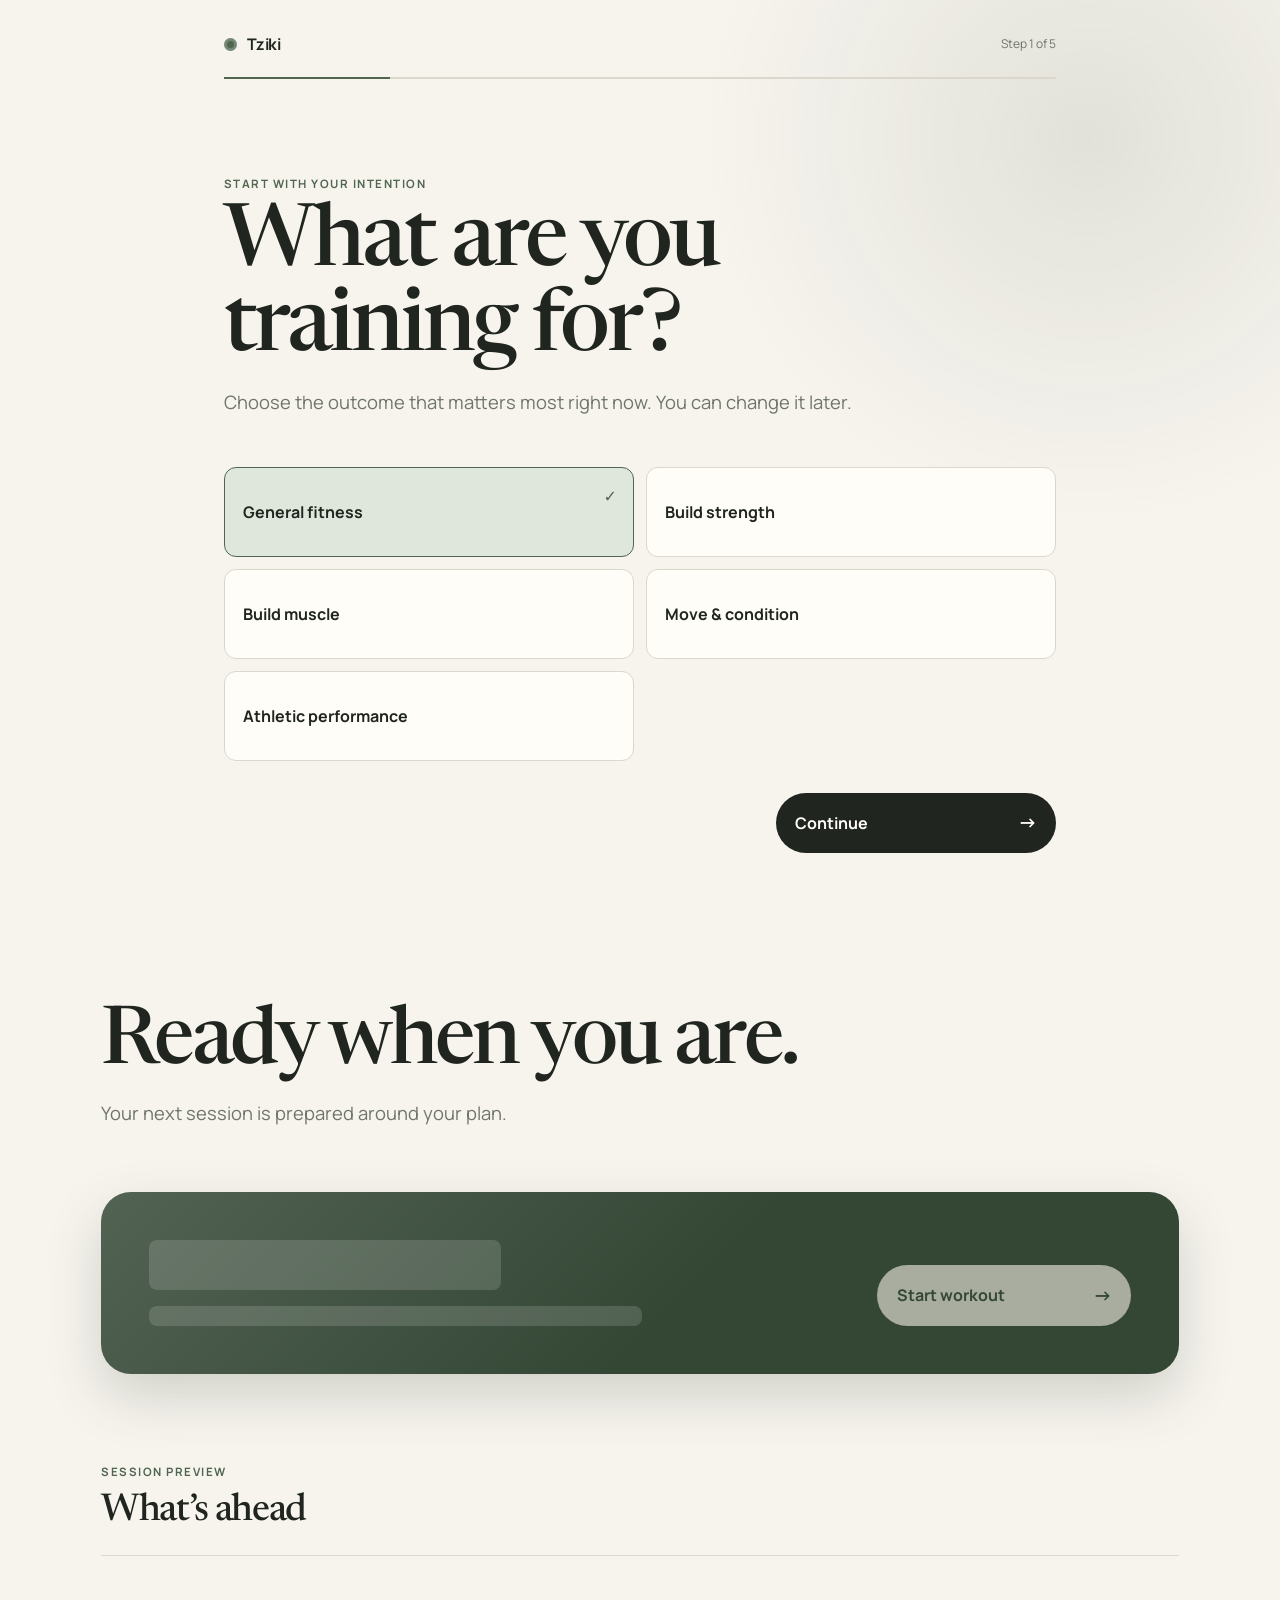
==== commit fee42624: "Redesign the app around a guided workout flow and a quieter light interface. Co-authored-by: Cursor " ====
--- a/docs/index.html
+++ b/docs/index.html
@@ -3,18 +3,14 @@
 <head>
   <meta charset="UTF-8" />
   <meta name="viewport" content="width=device-width, initial-scale=1, viewport-fit=cover" />
-  <meta name="theme-color" content="#1a2744" />
+  <meta name="theme-color" content="#f7f4ee" />
   <meta name="apple-mobile-web-app-capable" content="yes" />
-  <meta name="apple-mobile-web-app-status-bar-style" content="black-translucent" />
+  <meta name="apple-mobile-web-app-status-bar-style" content="default" />
   <meta name="mobile-web-app-capable" content="yes" />
   <title>Tziki Gym Bro</title>
   <script>
     (function () {
       try {
-        var t = localStorage.getItem("gym-trainer-theme");
-        if (t === "dark" || (!t && window.matchMedia("(prefers-color-scheme: dark)").matches)) {
-          document.documentElement.setAttribute("data-theme", "dark");
-        }
         var lang = localStorage.getItem("gym-trainer-lang");
         if (lang === "he") {
           document.documentElement.lang = "he";
@@ -25,239 +21,175 @@
   </script>
   <link rel="preconnect" href="https://fonts.googleapis.com" />
   <link rel="preconnect" href="https://fonts.gstatic.com" crossorigin />
-  <link href="https://fonts.googleapis.com/css2?family=Heebo:wght@500;700;800&family=IBM+Plex+Mono:wght@400;500&family=IBM+Plex+Sans:wght@400;500;600&family=Syne:wght@600;700;800&display=swap" rel="stylesheet" />
+  <link href="https://fonts.googleapis.com/css2?family=Heebo:wght@400;500;600;700&family=Manrope:wght@400;500;600;700&family=Newsreader:opsz,wght@6..72,500;6..72,600&display=swap" rel="stylesheet" />
   <link rel="stylesheet" href="./styles.css" />
   <link rel="manifest" href="./manifest.webmanifest" />
   <link rel="apple-touch-icon" href="./icons/icon-192.png" />
 </head>
 <body>
-  <div class="noise" aria-hidden="true"></div>
-  <div id="rest-timer" class="rest-timer" hidden>
-    <div class="rest-timer-inner">
-      <span id="rest-timer-label" data-i18n="rest">Rest</span>
-      <strong id="rest-timer-count">0:00</strong>
-      <button type="button" class="btn-secondary" id="rest-timer-skip" data-i18n="rest_skip">Skip</button>
-    </div>
-  </div>
-  <header class="top">
-    <div class="brand">
-      <p class="brand-mark" data-i18n="slogan">The Exercises are many, but we will win!</p>
-    </div>
-    <div class="top-actions">
-      <nav class="tabs" role="tablist">
-        <button type="button" class="tab" data-tab="library" role="tab" aria-selected="false" data-i18n="tab_library">Library</button>
-        <button type="button" class="tab is-active" data-tab="generate" role="tab" aria-selected="true" data-i18n="tab_generate">Today</button>
-        <button type="button" class="tab" data-tab="swim" role="tab" aria-selected="false" data-i18n="tab_swim">Swim</button>
-        <button type="button" class="tab" data-tab="overview" role="tab" aria-selected="false" data-i18n="tab_overview">Overview</button>
-      </nav>
-      <button type="button" id="lang-toggle" class="theme-toggle" data-i18n="lang_toggle" data-i18n-title="lang_toggle_title" title="Switch to Hebrew">עברית</button>
-      <button type="button" id="theme-toggle" class="theme-toggle" aria-pressed="false" title="Toggle dark mode" data-i18n="theme_dark">Dark</button>
+  <header class="app-header">
+    <button type="button" class="brand-button" data-route="gym" aria-label="Tziki Gym Bro home">
+      <span class="brand-dot" aria-hidden="true"></span>
+      <span>Tziki</span>
+    </button>
+    <div class="header-actions">
+      <button type="button" class="text-button mode-switch" id="swim-shortcut" data-route="swim" data-i18n="swim">Swim</button>
+      <button type="button" class="icon-button" id="menu-toggle" aria-label="Open menu" aria-expanded="false">
+        <span></span><span></span>
+      </button>
     </div>
   </header>
 
-  <main>
-    <section id="panel-library" class="panel" role="tabpanel" hidden>
-      <div class="panel-head">
-        <h1 data-i18n="library_title">Exercise library</h1>
-        <p class="lede" id="library-count" data-i18n="library_loading">Loading…</p>
+  <aside id="app-menu" class="app-menu" hidden>
+    <div class="menu-backdrop" data-menu-close></div>
+    <nav class="menu-sheet" aria-label="App menu">
+      <div class="menu-head">
+        <p class="eyebrow" data-i18n="navigate">Navigate</p>
+        <button type="button" class="icon-button close-button" data-menu-close aria-label="Close menu">×</button>
       </div>
-      <div class="filters">
-        <label class="field">
-          <span data-i18n="search">Search</span>
-          <input id="filter-q" type="search" data-i18n-placeholder="search_ph" placeholder="Name or cue" autocomplete="off" />
-        </label>
-        <label class="field">
-          <span data-i18n="pattern">Pattern</span>
-          <select id="filter-pattern">
-            <option value="" data-i18n="all_patterns">All patterns</option>
-          </select>
-        </label>
-        <label class="field">
-          <span data-i18n="skill">Skill</span>
-          <select id="filter-skill">
-            <option value="" data-i18n="all_skills">All skills</option>
-            <option value="beginner" data-i18n="beginner">Beginner</option>
-            <option value="intermediate" data-i18n="intermediate">Intermediate</option>
-            <option value="advanced" data-i18n="advanced">Advanced</option>
-          </select>
-        </label>
-        <label class="field">
-          <span data-i18n="equipment">Equipment</span>
-          <select id="filter-equipment">
-            <option value="" data-i18n="any">Any</option>
-          </select>
-        </label>
-      </div>
-      <div id="exercise-list" class="exercise-list"></div>
-      <aside id="exercise-detail" class="detail" hidden></aside>
-    </section>
+      <button type="button" class="menu-link" data-route="gym"><span data-i18n="today">Today</span><span>01</span></button>
+      <button type="button" class="menu-link" data-route="library"><span data-i18n="library">Library</span><span>02</span></button>
+      <button type="button" class="menu-link" data-route="swim"><span data-i18n="swim">Swim</span><span>03</span></button>
+      <button type="button" class="menu-link" data-route="settings"><span data-i18n="settings">Settings</span><span>04</span></button>
+    </nav>
+  </aside>
 
-    <section id="panel-generate" class="panel is-active" role="tabpanel">
-      <div class="panel-head">
-        <h1 data-i18n="generate_title">Today’s session</h1>
-        <p class="lede" data-i18n="generate_lede">Follow a multi-day plan, or build a one-off session from your equipment and constraints.</p>
-      </div>
-      <section class="plan-card" id="plan-card">
-        <div class="plan-card-head">
-          <h2 data-i18n="plan_title">Training plan</h2>
-          <p class="move-meta" id="plan-desc" data-i18n="plan_desc_empty">Pick a plan to unlock Today’s session.</p>
+  <main id="app-main">
+    <section id="screen-onboarding" class="screen onboarding-screen" hidden>
+      <div class="onboarding-shell">
+        <div class="onboarding-top">
+          <span class="brand-lockup"><span class="brand-dot"></span> Tziki</span>
+          <span id="onboarding-step-label" class="step-label"></span>
         </div>
-        <label class="field">
-          <span data-i18n="plan">Plan</span>
-          <select id="plan-select">
-            <option value="" data-i18n="plan_none">No plan — one-off</option>
-          </select>
-        </label>
-        <p class="plan-today" id="plan-today-label" hidden></p>
-        <div class="plan-actions">
-          <button type="button" class="btn-primary" id="build-today-btn" disabled data-i18n="build_today">Build today’s session</button>
-          <button type="button" class="btn-secondary" id="clear-plan-btn" hidden data-i18n="clear_plan">Clear plan</button>
-        </div>
-      </section>
-      <div class="generate-layout">
-        <form id="generate-form" class="generate-form">
-          <label class="field">
-            <span data-i18n="sample_profile">Sample profile</span>
-            <select id="profile-select">
-              <option value="" data-i18n="custom">Custom</option>
-            </select>
-          </label>
-          <label class="field">
-            <span data-i18n="template">Template</span>
-            <select id="template-select"></select>
-          </label>
-          <label class="field">
-            <span data-i18n="goal">Goal</span>
-            <select id="goal">
-              <option value="general_health" data-i18n="general_health">General health</option>
-              <option value="muscle" data-i18n="muscle">Muscle</option>
-              <option value="strength" data-i18n="strength">Strength</option>
-              <option value="fat_loss" data-i18n="fat_loss">Fat loss</option>
-              <option value="athleticism" data-i18n="athleticism">Athleticism</option>
-              <option value="pain_management_support" data-i18n="pain_management_support">Pain-aware support</option>
-            </select>
-          </label>
-          <label class="field">
-            <span data-i18n="level">Level</span>
-            <select id="level">
-              <option value="beginner" data-i18n="beginner">Beginner</option>
-              <option value="intermediate" data-i18n="intermediate">Intermediate</option>
-              <option value="advanced" data-i18n="advanced">Advanced</option>
-            </select>
-          </label>
-          <label class="field">
-            <span data-i18n="minutes">Minutes</span>
-            <select id="minutes">
-              <option value="30">30</option>
-              <option value="40">40</option>
-              <option value="45">45</option>
-              <option value="60" selected>60</option>
-              <option value="75">75</option>
-            </select>
-          </label>
-          <fieldset class="check-set">
-            <legend data-i18n="equipment">Equipment</legend>
-            <div id="equipment-checks" class="checks"></div>
-          </fieldset>
-          <fieldset class="check-set">
-            <legend data-i18n="constraints">Constraints</legend>
-            <div class="injury-presets" role="group" aria-label="Injury presets">
-              <span class="injury-label" data-i18n="injury_presets">Quick limits</span>
-              <button type="button" class="chip-btn" data-injury="knee" data-i18n="injury_knee">Knee</button>
-              <button type="button" class="chip-btn" data-injury="shoulder" data-i18n="injury_shoulder">Shoulder</button>
-              <button type="button" class="chip-btn" data-injury="back" data-i18n="injury_back">Back</button>
-              <button type="button" class="chip-btn" data-injury="wrist" data-i18n="injury_wrist">Wrist</button>
-              <button type="button" class="chip-btn" data-injury="clear" data-i18n="injury_clear">Clear</button>
-            </div>
-            <div id="constraint-checks" class="checks"></div>
-          </fieldset>
-          <div class="flag-row">
-            <label class="check"><input type="checkbox" id="include_power" /> <span data-i18n="include_power">Include power</span></label>
-            <label class="check"><input type="checkbox" id="include_conditioning" /> <span data-i18n="include_conditioning">Include conditioning</span></label>
-          </div>
-          <button type="submit" class="btn-primary" data-i18n="build_workout">Build workout</button>
-          <p id="generate-status" class="status" role="status"></p>
-        </form>
-        <div id="workout-out" class="workout-out" aria-live="polite"></div>
+        <div class="progress-line" aria-hidden="true"><span id="onboarding-progress"></span></div>
+        <div id="onboarding-content" class="onboarding-content"></div>
       </div>
     </section>
 
-    <section id="panel-swim" class="panel" role="tabpanel" hidden>
-      <div class="panel-head">
-        <p class="eyebrow">Total Immersion</p>
-        <h1 data-i18n="swim_title">Advanced swim practice</h1>
-        <p class="lede" data-i18n="swim_lede">Build focused sessions from the TI drill progression and track technique, effort, and stroke efficiency.</p>
+    <section id="screen-gym" class="screen gym-screen">
+      <div id="gym-home" class="page-shell home-shell">
+        <div class="home-intro">
+          <p class="eyebrow" id="home-date"></p>
+          <h1 data-i18n="ready_title">Ready when you are.</h1>
+          <p class="lede" data-i18n="ready_lede">Your next session is prepared around your plan.</p>
+        </div>
+        <article id="today-card" class="today-card">
+          <div id="today-card-content" class="today-card-content">
+            <div class="skeleton title-skeleton"></div>
+            <div class="skeleton line-skeleton"></div>
+          </div>
+          <button type="button" id="start-workout" class="primary-action" disabled>
+            <span data-i18n="start_workout">Start workout</span>
+            <span aria-hidden="true">→</span>
+          </button>
+        </article>
+        <section class="preview-section">
+          <div class="section-heading">
+            <div>
+              <p class="eyebrow" data-i18n="session_preview">Session preview</p>
+              <h2 data-i18n="whats_ahead">What’s ahead</h2>
+            </div>
+            <span id="preview-count" class="quiet-meta"></span>
+          </div>
+          <div id="home-preview" class="home-preview"></div>
+        </section>
       </div>
-      <div id="ti-curriculum" class="ti-curriculum" aria-label="Total Immersion skill progression"></div>
-      <div id="ti-active" class="workout-out ti-active-session" hidden></div>
+
+      <div id="workout-view" class="workout-view" hidden>
+        <div class="workout-topbar">
+          <button type="button" class="back-button" id="workout-home" aria-label="Back to today">←</button>
+          <div>
+            <p class="eyebrow" data-i18n="in_progress">In progress</p>
+            <strong id="workout-title"></strong>
+          </div>
+          <span id="workout-progress-label" class="quiet-meta"></span>
+        </div>
+        <div class="workout-progress"><span id="workout-progress-bar"></span></div>
+        <div id="current-exercise" class="current-exercise"></div>
+        <section class="queue-section">
+          <div class="section-heading compact">
+            <h2 data-i18n="exercise_queue">Exercise queue</h2>
+            <span class="quiet-meta" data-i18n="tap_to_jump">Tap to jump</span>
+          </div>
+          <div id="exercise-queue" class="exercise-queue"></div>
+        </section>
+      </div>
+
+      <div id="summary-view" class="summary-view" hidden></div>
+    </section>
+
+    <section id="screen-library" class="screen page-shell" hidden>
+      <div class="page-title-row">
+        <div>
+          <p class="eyebrow" data-i18n="explore">Explore</p>
+          <h1 data-i18n="movement_library">Movement library</h1>
+          <p class="lede" data-i18n="library_lede">Discover movements by the way your body trains.</p>
+        </div>
+        <button type="button" class="back-button desktop-back" data-route="gym" aria-label="Back">←</button>
+      </div>
+      <label class="search-field">
+        <span class="sr-only" data-i18n="search">Search</span>
+        <span aria-hidden="true">⌕</span>
+        <input id="library-search" type="search" data-i18n-placeholder="search_exercises" placeholder="Search exercises" autocomplete="off" />
+      </label>
+      <div id="library-categories" class="category-strip"></div>
+      <div id="library-grid" class="library-grid"></div>
+      <div id="library-detail" class="detail-sheet" hidden></div>
+    </section>
+
+    <section id="screen-swim" class="screen page-shell swim-screen" hidden>
+      <div class="page-title-row">
+        <div>
+          <p class="eyebrow">Total Immersion</p>
+          <h1 data-i18n="swim_title">Build your swim.</h1>
+          <p class="lede" data-i18n="swim_lede">Compose a focused technique session from the drill progression.</p>
+        </div>
+        <button type="button" class="back-button desktop-back" data-route="gym" aria-label="Back">←</button>
+      </div>
+      <div id="ti-curriculum" class="ti-curriculum"></div>
+      <div id="ti-active" class="ti-active-session" hidden></div>
       <div id="ti-builder"></div>
       <section class="ti-progress-section">
-        <div class="ti-section-head">
+        <div class="section-heading">
           <div>
-            <h2 data-i18n="swim_progress_title">Swimming progress</h2>
-            <p class="lede" data-i18n="swim_progress_lede">Completed TI sessions saved on this device.</p>
+            <p class="eyebrow" data-i18n="swim_progress">Swim progress</p>
+            <h2 data-i18n="recent_swims">Recent swims</h2>
           </div>
         </div>
         <div id="ti-progress"></div>
       </section>
     </section>
 
-    <section id="panel-overview" class="panel" role="tabpanel" hidden>
-      <div class="panel-head">
-        <h1 data-i18n="overview_title">What’s in the box</h1>
-        <p class="lede" data-i18n="overview_lede">Knowledge base → exercise library → session generator. This UI is a preview of those pieces.</p>
+    <section id="screen-settings" class="screen page-shell settings-screen" hidden>
+      <div class="page-title-row">
+        <div>
+          <p class="eyebrow" data-i18n="preferences">Preferences</p>
+          <h1 data-i18n="settings">Settings</h1>
+          <p class="lede" data-i18n="settings_lede">Keep your training profile current.</p>
+        </div>
+        <button type="button" class="back-button desktop-back" data-route="gym" aria-label="Back">←</button>
       </div>
-      <div id="overview-stats" class="stat-grid"></div>
-      <div class="weekly-section">
-        <h2 data-i18n="weekly_title">This week</h2>
-        <p class="lede" data-i18n="weekly_lede">Feel trends, pattern volume, and load progress from the last 7 days.</p>
-        <div id="weekly-review" class="weekly-review"></div>
-      </div>
-      <div class="history-section">
-        <h2 data-i18n="history_title">Recent sessions</h2>
-        <p class="lede" data-i18n="history_lede">Finished workouts on this device — used for load suggestions and plan variety.</p>
-        <div id="history-list" class="history-list"></div>
-      </div>
-      <div class="backup-section" id="voice-clip-section">
-        <h2 data-i18n="voice_title">Workout start voice</h2>
-        <p class="lede" data-i18n="voice_lede">Upload or record your own clip. It plays when a workout starts; system Hebrew TTS is the fallback.</p>
-        <p id="voice-clip-status" class="status" role="status" data-i18n="voice_none">No custom clip yet — using spoken TTS.</p>
-        <div class="backup-actions">
-          <label class="btn-secondary backup-import">
-            <span data-i18n="voice_upload">Upload audio</span>
-            <input type="file" id="voice-upload-input" accept="audio/*" hidden />
-          </label>
-          <button type="button" class="btn-secondary" id="voice-record-btn" data-i18n="voice_record">Record</button>
-          <button type="button" class="btn-secondary" id="voice-preview-btn" data-i18n="voice_preview" disabled>Preview</button>
-          <button type="button" class="btn-secondary" id="voice-clear-btn" data-i18n="voice_clear" disabled>Clear</button>
+      <form id="settings-form" class="settings-form">
+        <label class="form-field"><span data-i18n="goal">Goal</span><select id="settings-goal"></select></label>
+        <label class="form-field"><span data-i18n="experience">Experience</span><select id="settings-level"></select></label>
+        <label class="form-field"><span data-i18n="days_week">Days per week</span><select id="settings-days"></select></label>
+        <fieldset class="settings-group">
+          <legend data-i18n="equipment">Equipment</legend>
+          <div id="settings-equipment" class="choice-grid compact-choices"></div>
+        </fieldset>
+        <fieldset class="settings-group">
+          <legend data-i18n="limitations">Limitations</legend>
+          <div id="settings-constraints" class="choice-grid compact-choices"></div>
+        </fieldset>
+        <div class="settings-language">
+          <span data-i18n="language">Language</span>
+          <div class="segmented">
+            <button type="button" data-language="en">English</button>
+            <button type="button" data-language="he">עברית</button>
+          </div>
         </div>
-      </div>
-      <div class="backup-section">
-        <h2 data-i18n="backup_title">Backup</h2>
-        <p class="lede" data-i18n="backup_lede">Progress lives in this browser only. Export a file to keep it safe, or restore on another device.</p>
-        <div class="backup-actions">
-          <button type="button" class="btn-primary" id="export-backup-btn" data-i18n="export_backup">Export backup</button>
-          <label class="btn-secondary backup-import">
-            <span data-i18n="import_backup">Import backup</span>
-            <input type="file" id="import-backup-input" accept="application/json,.json" hidden />
-          </label>
-        </div>
-        <p id="backup-status" class="status" role="status"></p>
-      </div>
-      <div class="overview-copy">
-        <article>
-          <h2 data-i18n="patterns_title">Patterns</h2>
-          <p data-i18n="patterns_body">Push, pull, hinge, squat, lunge, carry, rotate, locomotion, corrective — tagged for substitution and coverage checks.</p>
-        </article>
-        <article>
-          <h2 data-i18n="hierarchy_title">Hierarchy</h2>
-          <p data-i18n="hierarchy_body">Prep and correctives before heavy load; power before strength when both appear; constraints soft-gate risky variations.</p>
-        </article>
-        <article>
-          <h2 data-i18n="sources_title">Sources</h2>
-          <p data-i18n="sources_body">Principles distilled from Athlean-X, FMS/Cook, Boyle, Dan John, McGill, EXOS, and related systems — see knowledge/.</p>
-        </article>
-      </div>
+        <button type="submit" class="primary-action"><span data-i18n="save_changes">Save changes</span><span>→</span></button>
+      </form>
     </section>
   </main>
 
--- a/docs/styles.css
+++ b/docs/styles.css
@@ -1,432 +1,60 @@
 :root {
-  /* Bright snow · navy · sandal brown */
-  --bg: #e8f0f8;
-  --bg-2: #d5e4f0;
-  --ink: #1a2744;
-  --muted: #3d4a5c;
-  --line: color-mix(in srgb, #1a2744 18%, transparent);
-  --accent: #6b3a28;
-  --accent-ink: #fff6ee;
-  --panel: color-mix(in srgb, #f7fbff 86%, transparent);
-  --ok: #3f6b45;
-  --warn: #9a6a20;
-  --navy: #1a2744;
-  --navy-soft: #2a3a5c;
-  --heart: #6b3a28;
-  --shadow: 0 18px 40px rgba(26, 39, 68, 0.14);
-  --top-bg: color-mix(in srgb, #f7fbff 78%, transparent);
-  --noise-line: rgba(26, 39, 68, 0.05);
-  --noise-opacity: 0.2;
-  --chip-bg: color-mix(in srgb, #ffffff 70%, transparent);
-  --app-bg-image: url("./backgrounds/light-snow.png");
-  --app-scrim: linear-gradient(
-    180deg,
-    color-mix(in srgb, #f4f8fc 72%, transparent) 0%,
-    color-mix(in srgb, #e8f0f8 55%, transparent) 42%,
-    color-mix(in srgb, #dce8f4 68%, transparent) 100%
-  );
-  --font-display: "Syne", sans-serif;
-  --font-body: "IBM Plex Sans", sans-serif;
-  --font-mono: "IBM Plex Mono", monospace;
-  color-scheme: light;
-}
-
-html[data-theme="dark"] {
-  --bg: #0c1220;
-  --bg-2: #151d30;
-  --ink: #f2ebd4;
-  --muted: #b8c0d0;
-  --line: color-mix(in srgb, #f2ebd4 16%, transparent);
-  --accent: #c4785a;
-  --accent-ink: #1a120e;
-  --panel: color-mix(in srgb, #121829 82%, transparent);
-  --ok: #7cbf86;
-  --warn: #e0a84a;
-  --navy: #f2ebd4;
-  --navy-soft: #c8d0e0;
-  --heart: #c4785a;
-  --shadow: 0 18px 40px rgba(0, 0, 0, 0.45);
-  --top-bg: color-mix(in srgb, #0e1524 78%, transparent);
-  --noise-line: rgba(242, 235, 212, 0.05);
-  --noise-opacity: 0.18;
-  --chip-bg: color-mix(in srgb, #1a2238 75%, transparent);
-  --app-bg-image: url("./backgrounds/dark-apreski.png");
-  --app-scrim: linear-gradient(
-    180deg,
-    color-mix(in srgb, #0a101c 78%, transparent) 0%,
-    color-mix(in srgb, #0c1220 55%, transparent) 45%,
-    color-mix(in srgb, #101828 72%, transparent) 100%
-  );
-  color-scheme: dark;
+  --canvas: #f7f4ee;
+  --surface: #fffdf8;
+  --surface-soft: #eee9df;
+  --ink: #20251f;
+  --muted: #6f746c;
+  --line: #dcd7cd;
+  --accent: #506650;
+  --accent-dark: #344735;
+  --accent-soft: #dfe7dc;
+  --warm: #b88764;
+  --danger: #8f5149;
+  --shadow: 0 24px 70px rgba(42, 45, 39, 0.11);
+  --radius-sm: 12px;
+  --radius: 20px;
+  --radius-lg: 30px;
+  --font-body: "Manrope", "Heebo", system-ui, sans-serif;
+  --font-display: "Newsreader", "Heebo", Georgia, serif;
 }
 
 * { box-sizing: border-box; }
 
-html, body {
+html {
+  min-height: 100%;
+  background: var(--canvas);
+  color: var(--ink);
+  scroll-behavior: smooth;
+}
+
+body {
   margin: 0;
-  min-height: 100%;
-  background-color: var(--bg);
-  color: var(--ink);
+  min-height: 100vh;
   font-family: var(--font-body);
   font-size: 16px;
-  line-height: 1.45;
-  transition: background-color 180ms ease, color 180ms ease;
-}
-
-body::before {
-  content: "";
-  position: fixed;
-  inset: 0;
-  z-index: 0;
-  background-image: var(--app-scrim), var(--app-bg-image);
-  background-size: cover, cover;
-  background-position: center top, center 30%;
-  background-repeat: no-repeat;
-  pointer-events: none;
-}
-
-.noise {
-  pointer-events: none;
-  position: fixed;
-  inset: 0;
-  opacity: var(--noise-opacity);
-  background-image:
-    linear-gradient(var(--noise-line) 1px, transparent 1px),
-    linear-gradient(90deg, var(--noise-line) 1px, transparent 1px);
-  background-size: 22px 22px;
-  z-index: 0;
-  mask-image: linear-gradient(180deg, rgba(0,0,0,0.4), transparent 65%);
-}
-
-.top, main {
-  position: relative;
-  z-index: 1;
-}
-
-.top {
-  display: flex;
-  flex-wrap: wrap;
-  gap: 1rem 2rem;
-  align-items: end;
-  justify-content: space-between;
-  padding: 1.5rem clamp(1rem, 4vw, 2.5rem) 1rem;
-  border-bottom: 1px solid var(--line);
-  background: var(--top-bg);
-  backdrop-filter: blur(10px);
-  -webkit-backdrop-filter: blur(10px);
-}
-
-.top-actions {
-  display: flex;
-  flex-wrap: wrap;
-  gap: 0.75rem 1rem;
-  align-items: center;
-}
-
-.theme-toggle {
-  appearance: none;
-  border: 1px solid var(--line);
-  background: var(--panel);
-  color: var(--ink);
-  font-family: var(--font-mono);
-  font-size: 0.72rem;
-  text-transform: uppercase;
-  letter-spacing: 0.06em;
-  padding: 0.65rem 0.85rem;
-  border-radius: 999px;
-  cursor: pointer;
-  white-space: nowrap;
-  backdrop-filter: blur(8px);
-}
-
-.theme-toggle:hover {
-  border-color: var(--ink);
-}
-
-.brand {
-  min-width: min(100%, 28rem);
-}
-
-.brand-mark {
-  margin: 0;
+  line-height: 1.55;
+  background:
+    radial-gradient(circle at 8% 0%, rgba(184, 135, 100, 0.08), transparent 28rem),
+    var(--canvas);
+}
+
+button, input, select { font: inherit; }
+button { color: inherit; }
+button, a { -webkit-tap-highlight-color: transparent; }
+button:focus-visible, a:focus-visible, input:focus-visible, select:focus-visible {
+  outline: 3px solid color-mix(in srgb, var(--accent) 35%, transparent);
+  outline-offset: 3px;
+}
+[hidden] { display: none !important; }
+
+h1, h2, h3, p { margin-top: 0; }
+h1, h2 {
   font-family: var(--font-display);
-  font-weight: 800;
-  font-size: clamp(1.25rem, 3.4vw, 2.1rem);
-  letter-spacing: -0.03em;
-  line-height: 1.12;
-  color: var(--navy);
-  max-width: 18ch;
-  text-shadow: 0 1px 0 color-mix(in srgb, var(--panel) 80%, transparent);
-}
-
-.tabs {
-  display: flex;
-  gap: 0.35rem;
-}
-
-.tab {
-  appearance: none;
-  border: 1px solid transparent;
-  background: transparent;
-  color: var(--muted);
-  font: 600 0.95rem/1 var(--font-body);
-  padding: 0.7rem 1rem;
-  cursor: pointer;
-  border-radius: 999px;
-}
-
-.tab.is-active {
-  color: var(--accent-ink);
-  border-color: var(--navy);
-  background: var(--navy);
-}
-
-.tab:hover { color: var(--ink); }
-.tab.is-active:hover { color: var(--accent-ink); }
-
-main {
-  padding: 1.5rem clamp(1rem, 4vw, 2.5rem) 3rem;
-  max-width: 1200px;
-}
-
-.panel[hidden] { display: none !important; }
-
-.panel-head h1 {
-  margin: 0;
-  font-family: var(--font-display);
-  font-size: clamp(1.8rem, 3.5vw, 2.4rem);
-  letter-spacing: -0.03em;
-}
-
-.lede {
-  margin: 0.5rem 0 0;
-  color: var(--muted);
-  max-width: 48rem;
-}
-
-.filters {
-  display: grid;
-  grid-template-columns: repeat(auto-fit, minmax(160px, 1fr));
-  gap: 0.75rem;
-  margin: 1.5rem 0 1rem;
-}
-
-.field {
-  display: flex;
-  flex-direction: column;
-  gap: 0.35rem;
-  font-size: 0.78rem;
-  text-transform: uppercase;
-  letter-spacing: 0.06em;
-  color: var(--muted);
-  font-family: var(--font-mono);
-}
-
-.field input,
-.field select,
-.check-set {
-  font-family: var(--font-body);
-  text-transform: none;
-  letter-spacing: 0;
-  font-size: 0.95rem;
-  color: var(--ink);
-}
-
-.field input,
-.field select {
-  border: 1px solid var(--line);
-  background: var(--panel);
-  padding: 0.7rem 0.8rem;
-  border-radius: 0.4rem;
-}
-
-.exercise-list {
-  display: grid;
-  grid-template-columns: repeat(auto-fill, minmax(260px, 1fr));
-  gap: 0.75rem;
-}
-
-.ex-card {
-  text-align: left;
-  border: 1px solid var(--line);
-  background: var(--panel);
-  backdrop-filter: blur(8px);
-  -webkit-backdrop-filter: blur(8px);
-  padding: 0.75rem 0.85rem 1rem;
-  border-radius: 0.55rem;
-  cursor: pointer;
-  transition: transform 160ms ease, border-color 160ms ease, box-shadow 160ms ease;
-}
-
-.ex-thumb {
-  display: block;
-  width: 100%;
-  aspect-ratio: 3 / 4;
-  object-fit: cover;
-  object-position: center top;
-  border-radius: 0.4rem;
-  margin-bottom: 0.65rem;
-  background: var(--panel);
-  border: 1px solid var(--line);
-}
-
-.detail-art {
-  display: block;
-  width: min(100%, 360px);
-  aspect-ratio: 3 / 4;
-  object-fit: cover;
-  object-position: center top;
-  border-radius: 0.5rem;
-  border: 1px solid var(--line);
-  margin-bottom: 1rem;
-  background: var(--panel);
-}
-
-.move-art {
-  width: 96px;
-  height: 128px;
-  object-fit: cover;
-  object-position: center top;
-  border-radius: 0.35rem;
-  border: 1px solid var(--line);
-  background: var(--panel);
-}
-
-.move {
-  display: grid;
-  grid-template-columns: 96px 1fr;
-  gap: 0.75rem;
-  align-items: start;
-  padding: 0.55rem 0;
-}
-
-.move-body {
-  min-width: 0;
-}
-
-.load-row {
-  display: flex;
-  flex-wrap: wrap;
-  gap: 0.45rem 0.65rem;
-  align-items: center;
-  margin-top: 0.55rem;
-}
-
-.load-toggle {
-  display: inline-flex;
-  border: 1px solid var(--line);
-  border-radius: 999px;
-  overflow: hidden;
-}
-
-.load-type {
-  appearance: none;
-  border: 0;
-  background: transparent;
-  color: var(--muted);
-  font-family: var(--font-mono);
-  font-size: 0.7rem;
-  text-transform: uppercase;
-  letter-spacing: 0.06em;
-  padding: 0.35rem 0.65rem;
-  cursor: pointer;
-}
-
-.load-type.is-active {
-  background: var(--ink);
-  color: var(--bg);
-}
-
-.load-kg input {
-  width: 5.5rem;
-  border: 1px solid var(--line);
-  background: var(--bg);
-  color: var(--ink);
-  border-radius: 0.4rem;
-  padding: 0.35rem 0.5rem;
-  font-family: var(--font-mono);
-  font-size: 0.85rem;
-}
-
-.progress-hint {
-  margin: 0;
-  color: var(--muted);
-  font-family: var(--font-mono);
-  font-size: 0.72rem;
-}
-
-.session-progress {
-  margin-top: 1.25rem;
-  padding-top: 1rem;
-  border-top: 1px solid var(--line);
-}
-
-.session-progress h3 {
-  margin: 0 0 0.35rem;
-  font-family: var(--font-display);
-  font-size: 1.15rem;
-}
-
-.feel-row {
-  display: flex;
-  flex-wrap: wrap;
-  gap: 0.5rem;
-  align-items: center;
-  margin: 0.85rem 0;
-}
-
-.feel-label {
-  font-family: var(--font-mono);
-  font-size: 0.75rem;
-  text-transform: uppercase;
-  letter-spacing: 0.06em;
-  color: var(--muted);
-  margin-inline-end: 0.25rem;
-}
-
-.feel-btn {
-  appearance: none;
-  border: 1px solid var(--line);
-  background: var(--bg);
-  color: var(--ink);
-  font-family: var(--font-mono);
-  font-size: 0.78rem;
-  text-transform: uppercase;
-  letter-spacing: 0.05em;
-  padding: 0.45rem 0.8rem;
-  border-radius: 999px;
-  cursor: pointer;
-}
-
-.feel-btn.is-active {
-  border-color: var(--accent);
-  color: var(--accent);
-  background: color-mix(in srgb, var(--accent) 12%, var(--bg));
-}
-
-.session-actions {
-  display: flex;
-  flex-wrap: wrap;
-  gap: 0.6rem;
-  margin-top: 0.5rem;
-}
-
-.btn-secondary {
-  appearance: none;
-  border: 1px solid var(--line);
-  background: transparent;
-  color: var(--ink);
-  font-family: var(--font-display);
-  font-weight: 700;
-  font-size: 0.95rem;
-  padding: 0.7rem 1rem;
-  border-radius: 0.45rem;
-  cursor: pointer;
-}
-
-.btn-secondary:hover {
-  border-color: var(--ink);
-}
+  font-weight: 500;
+  letter-spacing: -0.035em;
+}
+h1 { font-size: clamp(2.5rem, 7vw, 5rem); line-height: 0.98; margin-bottom: 1rem; }
+h2 { font-size: clamp(1.65rem, 3vw, 2.4rem); line-height: 1.08; }
 
 .sr-only {
   position: absolute;
@@ -440,1107 +68,561 @@
   border: 0;
 }
 
-.ex-card:hover,
-.ex-card.is-selected {
-  border-color: var(--ink);
+.app-header {
+  position: sticky;
+  top: 0;
+  z-index: 30;
+  display: flex;
+  align-items: center;
+  justify-content: space-between;
+  height: 76px;
+  padding: env(safe-area-inset-top) clamp(1.1rem, 4vw, 3.25rem) 0;
+  border-bottom: 1px solid color-mix(in srgb, var(--line) 65%, transparent);
+  background: color-mix(in srgb, var(--canvas) 88%, transparent);
+  backdrop-filter: blur(18px);
+  -webkit-backdrop-filter: blur(18px);
+}
+
+.brand-button, .brand-lockup {
+  display: inline-flex;
+  align-items: center;
+  gap: 0.65rem;
+  border: 0;
+  background: transparent;
+  color: var(--ink);
+  font-weight: 700;
+  font-size: 1rem;
+  letter-spacing: -0.02em;
+}
+.brand-button { cursor: pointer; padding: 0.5rem 0; }
+.brand-dot {
+  display: inline-block;
+  width: 13px;
+  height: 13px;
+  border-radius: 50%;
+  background: var(--accent);
+  box-shadow: inset 0 0 0 3px color-mix(in srgb, white 22%, transparent);
+}
+
+.header-actions { display: flex; align-items: center; gap: 0.7rem; }
+.text-button {
+  border: 0;
+  background: transparent;
+  padding: 0.6rem 0.75rem;
+  color: var(--muted);
+  font-weight: 600;
+  cursor: pointer;
+}
+.text-button:hover { color: var(--ink); }
+
+.icon-button, .back-button {
+  display: inline-grid;
+  place-items: center;
+  width: 44px;
+  height: 44px;
+  border: 1px solid var(--line);
+  border-radius: 50%;
+  background: var(--surface);
+  cursor: pointer;
+}
+.icon-button > span {
+  display: block;
+  width: 16px;
+  height: 1px;
+  margin: 2px;
+  background: currentColor;
+}
+.close-button { font-size: 1.5rem; line-height: 1; }
+
+.app-menu { position: fixed; inset: 0; z-index: 80; }
+.menu-backdrop { position: absolute; inset: 0; background: rgba(31, 36, 31, 0.28); backdrop-filter: blur(4px); }
+.menu-sheet {
+  position: absolute;
+  top: 0;
+  right: 0;
+  width: min(100%, 440px);
+  height: 100%;
+  padding: max(1.4rem, env(safe-area-inset-top)) 1.5rem 2rem;
+  background: var(--surface);
   box-shadow: var(--shadow);
-  transform: translateY(-1px);
-}
-
-.ex-card h3 {
-  margin: 0 0 0.4rem;
-  font-family: var(--font-display);
-  font-size: 1.15rem;
-  letter-spacing: -0.02em;
-}
-
-.meta-row {
-  display: flex;
-  flex-wrap: wrap;
-  gap: 0.35rem;
-  margin-top: 0.65rem;
-}
-
-.chip {
-  display: inline-flex;
-  align-items: center;
-  padding: 0.2rem 0.5rem;
-  border-radius: 999px;
-  border: 1px solid var(--line);
-  font-family: var(--font-mono);
-  font-size: 0.7rem;
-  color: var(--muted);
-  background: var(--chip-bg);
-}
-
-.chip.accent {
-  border-color: color-mix(in srgb, var(--accent) 45%, var(--line));
-  color: var(--accent);
-}
-
-.detail {
-  margin-top: 1.25rem;
-  padding: 1.25rem;
-  border: 1px solid var(--ink);
-  background: var(--panel);
-  backdrop-filter: blur(10px);
-  -webkit-backdrop-filter: blur(10px);
-  border-radius: 0.7rem;
-  box-shadow: var(--shadow);
-  animation: rise 220ms ease;
-}
-
-@keyframes rise {
-  from { opacity: 0; transform: translateY(6px); }
-  to { opacity: 1; transform: none; }
-}
-
-.detail h2 {
-  margin: 0 0 0.35rem;
-  font-family: var(--font-display);
-  font-size: 1.6rem;
-}
-
-.detail p { margin: 0.4rem 0; color: var(--muted); }
-.detail .cue { color: var(--ink); font-size: 1.05rem; }
-
-.generate-layout {
-  display: grid;
-  grid-template-columns: minmax(260px, 340px) 1fr;
-  gap: 1.25rem;
-  margin-top: 1.25rem;
-  align-items: start;
-}
-
-@media (max-width: 860px) {
-  .generate-layout { grid-template-columns: 1fr; }
-}
-
-.generate-form {
-  display: grid;
-  gap: 0.85rem;
-  padding: 1rem;
-  border: 1px solid var(--line);
-  background: var(--panel);
-  backdrop-filter: blur(10px);
-  -webkit-backdrop-filter: blur(10px);
-  border-radius: 0.7rem;
-}
-
-.check-set {
-  border: 1px solid var(--line);
-  border-radius: 0.5rem;
-  padding: 0.75rem;
-  margin: 0;
-}
-
-.check-set legend {
-  padding: 0 0.35rem;
-  font-family: var(--font-mono);
-  font-size: 0.72rem;
-  text-transform: uppercase;
-  letter-spacing: 0.06em;
-  color: var(--muted);
-}
-
-.checks {
-  display: grid;
-  grid-template-columns: 1fr 1fr;
-  gap: 0.35rem 0.75rem;
-}
-
-.check {
-  display: flex;
-  gap: 0.4rem;
-  align-items: center;
-  font-size: 0.9rem;
-  color: var(--ink);
-}
-
-.flag-row {
-  display: flex;
-  flex-wrap: wrap;
-  gap: 0.75rem 1rem;
-}
-
-.btn-primary {
-  appearance: none;
-  border: none;
-  background: var(--navy);
-  color: var(--accent-ink);
-  font-family: var(--font-display);
-  font-weight: 700;
-  font-size: 1.05rem;
-  letter-spacing: -0.02em;
-  padding: 0.9rem 1.1rem;
-  border-radius: 0.45rem;
-  cursor: pointer;
-  box-shadow: inset 0 -3px 0 color-mix(in srgb, var(--accent) 55%, transparent);
-}
-
-.btn-primary:hover { filter: brightness(1.05); }
-.btn-primary:disabled { opacity: 0.55; cursor: wait; }
-
-.status {
-  margin: 0;
-  min-height: 1.2em;
-  font-family: var(--font-mono);
-  font-size: 0.78rem;
-  color: var(--muted);
-}
-
-.workout-out {
-  min-height: 12rem;
-  border: 1px solid var(--line);
-  background: var(--panel);
-  backdrop-filter: blur(10px);
-  -webkit-backdrop-filter: blur(10px);
-  border-radius: 0.7rem;
-  padding: 1rem 1.1rem 1.25rem;
-}
-
-.workout-out.empty {
-  display: grid;
-  place-items: center;
-  color: var(--muted);
-  font-family: var(--font-mono);
-  font-size: 0.85rem;
-}
-
-.workout-head {
-  display: flex;
-  flex-wrap: wrap;
-  gap: 0.75rem 1.25rem;
-  justify-content: space-between;
-  align-items: baseline;
-  margin-bottom: 1rem;
-  padding-bottom: 0.85rem;
-  border-bottom: 1px solid var(--line);
-}
-
-.workout-head h2 {
-  margin: 0;
-  font-family: var(--font-display);
-  font-size: 1.5rem;
-}
-
-.badge {
-  font-family: var(--font-mono);
-  font-size: 0.72rem;
-  padding: 0.25rem 0.55rem;
-  border-radius: 999px;
-  border: 1px solid var(--line);
-}
-
-.badge.ok {
-  color: var(--ok);
-  border-color: color-mix(in srgb, var(--ok) 40%, var(--line));
-}
-
-.badge.warn {
-  color: var(--warn);
-  border-color: color-mix(in srgb, var(--warn) 40%, var(--line));
-}
-
-.block {
-  margin: 0 0 1rem;
-  padding: 0.85rem 0 0;
-  border-top: 1px dashed var(--line);
-}
-
-.block:first-of-type { border-top: none; padding-top: 0; }
-
-.block h3 {
-  margin: 0 0 0.55rem;
-  font-family: var(--font-mono);
-  font-size: 0.75rem;
-  text-transform: uppercase;
-  letter-spacing: 0.08em;
-  color: var(--muted);
-}
-
-.move-title {
-  margin: 0;
-  font-family: var(--font-display);
-  font-size: 1.15rem;
-  letter-spacing: -0.02em;
-}
-
-.move-meta {
-  margin: 0.2rem 0 0;
-  color: var(--muted);
-  font-size: 0.92rem;
-}
-
-.stat-grid {
-  display: grid;
-  grid-template-columns: repeat(auto-fit, minmax(140px, 1fr));
-  gap: 0.75rem;
-  margin: 1.25rem 0 1.5rem;
-}
-
-.stat {
-  border: 1px solid var(--line);
-  background: var(--panel);
-  border-radius: 0.55rem;
-  padding: 1rem;
-}
-
-.stat strong {
-  display: block;
-  font-family: var(--font-display);
-  font-size: 1.8rem;
-  letter-spacing: -0.03em;
-}
-
-.stat span {
-  color: var(--muted);
-  font-family: var(--font-mono);
-  font-size: 0.72rem;
-  text-transform: uppercase;
-  letter-spacing: 0.06em;
-}
-
-.overview-copy {
-  display: grid;
-  grid-template-columns: repeat(auto-fit, minmax(220px, 1fr));
-  gap: 1rem;
-}
-
-.overview-copy article {
-  padding: 1rem;
-  border-top: 2px solid var(--ink);
-}
-
-.overview-copy h2 {
-  margin: 0 0 0.4rem;
-  font-family: var(--font-display);
-  font-size: 1.2rem;
-}
-
-.overview-copy p {
-  margin: 0;
-  color: var(--muted);
-}
-
-.overview-copy code {
-  font-family: var(--font-mono);
-  font-size: 0.85em;
-  color: var(--accent);
-}
-
-
-.btn-swap {
-  appearance: none;
-  border: 1px solid var(--line);
-  background: var(--panel);
-  color: var(--ink);
-  font-family: var(--font-mono);
-  font-size: 0.7rem;
-  text-transform: uppercase;
-  letter-spacing: 0.06em;
-  padding: 0.35rem 0.65rem;
-  border-radius: 999px;
-  cursor: pointer;
-}
-
-.btn-swap.is-active,
-.btn-swap:hover {
-  border-color: var(--accent);
-  color: var(--accent);
-}
-
-.progression-tip {
-  margin: 0.35rem 0 0;
-  font-family: var(--font-mono);
-  font-size: 0.75rem;
-  line-height: 1.35;
-}
-
-.progression-progress { color: var(--ok); }
-.progression-hold { color: var(--muted); }
-.progression-deload { color: var(--warn); }
-
-.swap-panel {
-  margin-top: 0.55rem;
-  padding: 0.55rem;
-  border: 1px dashed var(--line);
-  border-radius: 0.5rem;
-  background: color-mix(in srgb, var(--panel) 90%, transparent);
-  display: grid;
-  gap: 0.4rem;
-}
-
-.swap-panel-label {
-  margin: 0;
-  font-family: var(--font-mono);
-  font-size: 0.7rem;
-  text-transform: uppercase;
-  letter-spacing: 0.06em;
-  color: var(--muted);
-}
-
-.swap-option {
-  appearance: none;
-  display: grid;
-  grid-template-columns: 40px 1fr;
-  gap: 0.55rem;
-  align-items: center;
-  text-align: left;
-  border: 1px solid var(--line);
-  background: var(--panel);
-  color: var(--ink);
-  border-radius: 0.4rem;
-  padding: 0.35rem 0.45rem;
-  cursor: pointer;
-}
-
-.swap-option:hover {
-  border-color: var(--navy);
-}
-
-.swap-option img {
-  width: 40px;
-  height: 52px;
-  object-fit: cover;
-  object-position: center top;
-  border-radius: 0.25rem;
-}
-
-.swap-option strong {
-  display: block;
-  font-family: var(--font-display);
-  font-size: 0.92rem;
-}
-
-.swap-option em {
-  font-style: normal;
-  color: var(--muted);
-  font-family: var(--font-mono);
-  font-size: 0.68rem;
-}
-
-.plan-card {
-  margin: 1.25rem 0 1rem;
-  padding: 1rem 1.1rem;
-  border: 1px solid var(--line);
-  border-radius: 0.7rem;
-  background: var(--panel);
-  backdrop-filter: blur(10px);
-  -webkit-backdrop-filter: blur(10px);
-  display: grid;
-  gap: 0.75rem;
-}
-
-.plan-card-head h2 {
-  margin: 0;
-  font-family: var(--font-display);
-  font-size: 1.25rem;
-}
-
-.plan-today {
-  margin: 0;
-  font-size: 0.95rem;
-  color: var(--ink);
-}
-
-.plan-today code {
-  font-family: var(--font-mono);
-  font-size: 0.85em;
-  color: var(--accent);
-}
-
-.plan-actions {
-  display: flex;
-  flex-wrap: wrap;
-  gap: 0.6rem;
-}
-
-.history-section {
-  margin: 1.5rem 0;
-}
-
-.history-section h2 {
-  margin: 0 0 0.35rem;
-  font-family: var(--font-display);
-  font-size: 1.35rem;
-}
-
-.history-list {
-  display: grid;
-  gap: 0.55rem;
-  margin-top: 0.85rem;
-}
-
-.history-item {
+  animation: slide-in 220ms ease both;
+}
+[dir="rtl"] .menu-sheet { right: auto; left: 0; }
+.menu-head { display: flex; align-items: center; justify-content: space-between; margin-bottom: 2.5rem; }
+.menu-link {
   display: flex;
   justify-content: space-between;
-  align-items: center;
-  gap: 1rem;
-  padding: 0.75rem 0.9rem;
-  border: 1px solid var(--line);
-  border-radius: 0.55rem;
-  background: var(--panel);
-  backdrop-filter: blur(8px);
-}
-
-.history-item strong {
-  font-family: var(--font-display);
-  font-size: 1.05rem;
-}
-
-.backup-section {
-  margin: 1.5rem 0;
-  padding: 1rem 1.1rem;
-  border: 1px solid var(--line);
-  border-radius: 0.7rem;
-  background: var(--panel);
-  backdrop-filter: blur(10px);
-  -webkit-backdrop-filter: blur(10px);
-}
-
-.backup-section h2 {
-  margin: 0 0 0.35rem;
-  font-family: var(--font-display);
-  font-size: 1.35rem;
-}
-
-.backup-actions {
-  display: flex;
-  flex-wrap: wrap;
-  gap: 0.6rem;
-  margin-top: 0.85rem;
-}
-
-.backup-import {
-  display: inline-flex;
-  align-items: center;
-  cursor: pointer;
-  margin: 0;
-}
-
-html[lang="he"] .brand-mark,
-html[dir="rtl"] .brand-mark {
-  font-family: "Heebo", var(--font-display), sans-serif;
-  max-width: 22ch;
-}
-
-.move-cue {
-  margin: 0.35rem 0 0;
-  color: var(--ink);
-  font-size: 0.95rem;
-}
-
-.cue-label {
-  font-family: var(--font-mono);
+  width: 100%;
+  padding: 1.25rem 0;
+  border: 0;
+  border-bottom: 1px solid var(--line);
+  background: transparent;
+  font: 500 2rem/1.1 var(--font-display);
+  cursor: pointer;
+  text-align: start;
+}
+.menu-link span:last-child { color: var(--muted); font: 500 0.7rem/1 var(--font-body); }
+.menu-open { overflow: hidden; }
+
+.screen { min-height: calc(100vh - 76px); }
+.page-shell, .home-shell, .workout-view, .summary-view {
+  width: min(1180px, 100%);
+  margin: 0 auto;
+  padding: clamp(2.2rem, 6vw, 5.5rem) clamp(1.1rem, 4vw, 3.25rem) 5rem;
+}
+.eyebrow {
+  margin-bottom: 0.65rem;
+  color: var(--accent);
   font-size: 0.72rem;
+  font-weight: 700;
+  letter-spacing: 0.13em;
   text-transform: uppercase;
-  letter-spacing: 0.05em;
-  color: var(--muted);
-  margin-inline-end: 0.35rem;
-}
-
-.move-demo {
-  margin: 0.35rem 0 0;
-}
-
-.demo-link {
-  font-family: var(--font-mono);
-  font-size: 0.78rem;
-  color: var(--accent);
-  text-decoration: none;
-  border-bottom: 1px solid color-mix(in srgb, var(--accent) 40%, transparent);
-}
-
-.demo-link:hover {
-  border-bottom-color: var(--accent);
-}
-
-/* Mobile tap targets + rest timer + print */
-.tab,
-.theme-toggle,
-.btn-primary,
-.btn-secondary,
-.feel-btn,
-.btn-swap,
-.btn-rest,
-.load-type {
-  min-height: 44px;
-  min-width: 44px;
-}
-
-.btn-rest {
-  appearance: none;
-  margin-top: 0.55rem;
-  border: 1px solid var(--line);
-  background: var(--panel);
-  color: var(--ink);
-  font-family: var(--font-mono);
-  font-size: 0.78rem;
-  text-transform: uppercase;
-  letter-spacing: 0.05em;
-  padding: 0.55rem 0.9rem;
-  border-radius: 999px;
-  cursor: pointer;
-}
-
-.btn-rest:active,
-.feel-btn:active,
-.btn-primary:active,
-.btn-secondary:active {
-  transform: scale(0.98);
-}
-
-.move-actions {
-  display: flex;
-  flex-wrap: wrap;
-  gap: 0.45rem;
-}
-
-.rest-timer {
-  position: fixed;
-  inset-inline: 0;
-  bottom: 0;
-  z-index: 40;
-  padding: 0.75rem clamp(1rem, 4vw, 2.5rem) calc(0.75rem + env(safe-area-inset-bottom));
-  background: color-mix(in srgb, var(--navy) 92%, black);
-  color: var(--accent-ink);
-  box-shadow: 0 -12px 30px rgba(0, 0, 0, 0.25);
-}
-
-html[data-theme="dark"] .rest-timer {
-  background: color-mix(in srgb, #0e1524 90%, var(--accent));
-  color: var(--ink);
-}
-
-.rest-timer-inner {
+}
+.lede { max-width: 42rem; color: var(--muted); font-size: clamp(1rem, 2vw, 1.15rem); }
+.quiet-meta { color: var(--muted); font-size: 0.78rem; }
+
+.home-intro { max-width: 47rem; margin-bottom: clamp(2rem, 5vw, 4.5rem); }
+.today-card {
+  display: grid;
+  grid-template-columns: 1fr minmax(220px, 0.36fr);
+  gap: 1.5rem;
+  align-items: end;
+  padding: clamp(1.5rem, 4vw, 3rem);
+  overflow: hidden;
+  border-radius: var(--radius-lg);
+  background:
+    linear-gradient(135deg, rgba(255,255,255,0.15), transparent 55%),
+    var(--accent-dark);
+  color: #f8f5ed;
+  box-shadow: 0 22px 55px rgba(52, 71, 53, 0.2);
+}
+.today-card h2 { margin: 0 0 1.25rem; font-size: clamp(2.2rem, 5vw, 4rem); }
+.today-card .eyebrow { color: #c8d5c5; }
+.today-meta { display: flex; flex-wrap: wrap; gap: 0.6rem 1.4rem; color: #d8dfd4; font-size: 0.82rem; }
+.primary-action {
   display: flex;
   align-items: center;
   justify-content: space-between;
   gap: 1rem;
-  max-width: 1200px;
-  margin: 0 auto;
-}
-
-.rest-timer-inner strong {
-  font-family: var(--font-display);
-  font-size: clamp(1.8rem, 6vw, 2.6rem);
-  letter-spacing: -0.03em;
-  font-variant-numeric: tabular-nums;
-}
-
-.rest-timer .btn-secondary {
-  color: inherit;
-  border-color: color-mix(in srgb, currentColor 35%, transparent);
-  background: transparent;
-}
-
-body:has(.rest-timer:not([hidden])) {
-  padding-bottom: 5.5rem;
-}
-
-@media (max-width: 720px) {
-  .top {
-    align-items: stretch;
-  }
-
-  .top-actions {
-    width: 100%;
-    justify-content: space-between;
-  }
-
-  .tabs {
-    flex: 1;
-  }
-
-  .tab {
-    flex: 1;
-    padding: 0.85rem 0.5rem;
-    font-size: 0.9rem;
-  }
-
-  .ex-card,
-  .generate-form,
-  .workout-out,
-  .plan-card {
-    border-radius: 0.85rem;
-  }
-
-  .load-kg input {
-    width: 6.5rem;
-    min-height: 44px;
-    font-size: 1rem;
-  }
-}
-
-@media print {
-  .noise,
-  .top-actions,
-  .filters,
-  .plan-card,
-  .generate-form,
-  .session-progress,
-  .backup-section,
-  .history-section,
-  .rest-timer,
-  .btn-rest,
-  .btn-swap,
-  .load-row,
-  .theme-toggle {
-    display: none !important;
-  }
-
-  body {
-    background: white;
-    color: black;
-  }
-
-  body::before {
-    display: none;
-  }
-
-  .workout-out {
-    border: none;
-    box-shadow: none;
-    background: white;
-  }
-
-  .move-art {
-    max-width: 72px;
-  }
-
-  a.demo-link {
-    color: black;
-    text-decoration: underline;
-  }
-}
-
-/* Total Immersion swimming */
-.eyebrow {
-  margin: 0 0 0.25rem;
-  color: var(--accent);
-  font-family: var(--font-mono);
-  font-size: 0.72rem;
-  font-weight: 600;
-  letter-spacing: 0.12em;
-  text-transform: uppercase;
-}
-
-.ti-curriculum {
-  display: grid;
-  grid-template-columns: repeat(6, 1fr);
-  gap: 0.45rem;
-  margin: 1.25rem 0;
-}
-
-.ti-phase-step {
-  position: relative;
-  display: grid;
-  gap: 0.15rem;
-  min-width: 0;
-  padding: 0.75rem;
-  border: 1px solid var(--line);
-  border-radius: 0.55rem;
-  background: var(--panel);
-}
-
-.ti-phase-step > span {
-  color: var(--accent);
-  font-family: var(--font-mono);
-  font-size: 0.7rem;
-}
-
-.ti-phase-step > strong {
-  overflow: hidden;
-  font-family: var(--font-display);
-  font-size: 0.9rem;
-  text-overflow: ellipsis;
-}
-
-.ti-phase-step > small {
-  color: var(--muted);
-  font-family: var(--font-mono);
-  font-size: 0.65rem;
-}
-
-.ti-builder-grid {
-  display: grid;
-  grid-template-columns: minmax(320px, 0.85fr) minmax(0, 1.5fr);
+  width: 100%;
+  min-height: 58px;
+  padding: 0.95rem 1.2rem;
+  border: 0;
+  border-radius: 999px;
+  background: var(--ink);
+  color: #fffdf8;
+  font-weight: 700;
+  text-decoration: none;
+  cursor: pointer;
+  transition: transform 160ms ease, background 160ms ease;
+}
+.today-card .primary-action { background: #f6f1e7; color: var(--accent-dark); }
+.primary-action:hover { transform: translateY(-2px); }
+.primary-action:disabled { cursor: wait; opacity: 0.6; transform: none; }
+.primary-action > span:last-child { font-size: 1.2rem; }
+
+.preview-section, .queue-section, .ti-progress-section { margin-top: clamp(3rem, 7vw, 6rem); }
+.section-heading {
+  display: flex;
+  align-items: end;
+  justify-content: space-between;
   gap: 1rem;
-  align-items: start;
-}
-
-.ti-build-card {
-  position: sticky;
-  top: 1rem;
-  margin: 0;
-}
-
-.ti-session-settings {
-  display: grid;
-  grid-template-columns: 1fr 8rem;
-  gap: 0.65rem;
-}
-
-.ti-section-head {
+  margin-bottom: 1.4rem;
+}
+.section-heading h2 { margin: 0; }
+.section-heading.compact { align-items: center; }
+.section-heading.compact h2 { font: 600 1rem/1.2 var(--font-body); letter-spacing: -0.02em; }
+.home-preview { border-top: 1px solid var(--line); }
+.preview-row {
+  display: grid;
+  grid-template-columns: 42px 58px 1fr;
+  align-items: center;
+  gap: 1rem;
+  min-height: 88px;
+  padding: 0.75rem 0;
+  border-bottom: 1px solid var(--line);
+}
+.preview-row img { width: 58px; height: 64px; object-fit: cover; object-position: top; border-radius: 10px; background: var(--surface-soft); }
+.preview-number { color: var(--muted); font-size: 0.72rem; }
+.preview-row strong, .preview-row span { display: block; }
+.preview-row strong { margin-bottom: 0.2rem; font-size: 0.95rem; }
+.preview-row div span { color: var(--muted); font-size: 0.75rem; }
+
+.page-title-row {
   display: flex;
   justify-content: space-between;
+  align-items: flex-start;
+  gap: 2rem;
+  margin-bottom: clamp(2rem, 5vw, 4rem);
+}
+.page-title-row h1 { margin-bottom: 0.75rem; }
+
+.workout-view { padding-top: 2rem; }
+.workout-topbar {
+  display: grid;
+  grid-template-columns: auto 1fr auto;
+  align-items: center;
   gap: 1rem;
-  align-items: end;
-  margin-bottom: 0.75rem;
-}
-
-.ti-section-head h2 {
-  margin: 0;
-  font-family: var(--font-display);
-  font-size: 1.35rem;
-}
-
-.ti-phase-filters {
-  display: flex;
-  flex-wrap: wrap;
-  gap: 0.4rem;
-  margin-bottom: 0.75rem;
-}
-
-.ti-drill-grid {
-  display: grid;
-  grid-template-columns: repeat(2, minmax(0, 1fr));
-  gap: 0.65rem;
-}
-
-.ti-drill-card {
-  display: flex;
-  flex-direction: column;
-  align-items: flex-start;
-  min-width: 0;
-  padding: 0.85rem;
+  margin-bottom: 1rem;
+}
+.workout-topbar p { margin: 0 0 0.1rem; }
+.workout-progress { height: 3px; margin-bottom: clamp(1.5rem, 4vw, 3.5rem); overflow: hidden; border-radius: 3px; background: var(--line); }
+.workout-progress span { display: block; height: 100%; background: var(--accent); transition: width 240ms ease; }
+.exercise-focus {
+  display: grid;
+  grid-template-columns: minmax(300px, 0.8fr) minmax(360px, 1.2fr);
+  overflow: hidden;
   border: 1px solid var(--line);
-  border-radius: 0.6rem;
-  background: var(--panel);
-}
-
-.ti-drill-card.is-selected {
-  border-color: var(--accent);
-}
-
-.ti-drill-card h3 {
-  margin: 0.65rem 0 0.35rem;
-  font-family: var(--font-display);
-  font-size: 1.05rem;
-}
-
-.ti-drill-card p {
-  margin: 0 0 0.55rem;
-}
-
-.ti-drill-card button {
-  width: 100%;
-  margin-top: auto;
-}
-
-.ti-selected-list {
-  display: grid;
-  gap: 0.45rem;
-}
-
-.ti-selected-row {
-  display: grid;
-  grid-template-columns: 1.7rem minmax(0, 1fr) 5rem auto;
-  gap: 0.5rem;
-  align-items: center;
-  padding: 0.55rem;
+  border-radius: var(--radius-lg);
+  background: var(--surface);
+  box-shadow: var(--shadow);
+}
+.focus-art {
+  position: relative;
+  min-height: 580px;
+  background: var(--surface-soft);
+}
+.focus-art img { width: 100%; height: 100%; max-height: 680px; object-fit: cover; object-position: center top; display: block; }
+.focus-index {
+  position: absolute;
+  top: 1rem;
+  left: 1rem;
+  display: grid;
+  place-items: center;
+  width: 42px;
+  height: 42px;
+  border-radius: 50%;
+  background: rgba(255, 253, 248, 0.9);
+  font-size: 0.75rem;
+  font-weight: 700;
+  backdrop-filter: blur(8px);
+}
+[dir="rtl"] .focus-index { left: auto; right: 1rem; }
+.focus-body { padding: clamp(1.4rem, 4vw, 3.2rem); }
+.focus-heading { display: flex; align-items: flex-start; justify-content: space-between; gap: 1rem; }
+.focus-heading h1 { margin-bottom: 0.8rem; font-size: clamp(2.3rem, 5vw, 4.2rem); }
+.soft-button, .category-chip, .feel-btn {
   border: 1px solid var(--line);
-  border-radius: 0.5rem;
-}
-
-.ti-selected-row strong,
-.ti-selected-row .move-meta {
-  display: block;
-}
-
-.ti-order {
-  display: grid;
-  width: 1.65rem;
-  height: 1.65rem;
-  place-items: center;
-  border-radius: 50%;
-  background: var(--navy);
-  color: var(--accent-ink);
-  font-family: var(--font-mono);
-  font-size: 0.7rem;
-}
-
-.ti-length-field input {
-  width: 100%;
-  padding: 0.45rem;
-}
-
-.ti-row-actions {
-  display: flex;
-  gap: 0.2rem;
-}
-
-.ti-icon-btn {
-  min-width: 34px;
-  min-height: 34px;
-  padding: 0.2rem;
-}
-
-.ti-build-summary {
-  display: flex;
-  justify-content: space-between;
-  gap: 1rem;
+  border-radius: 999px;
+  background: transparent;
+  padding: 0.6rem 0.9rem;
   color: var(--muted);
   font-size: 0.78rem;
-}
-
-.ti-build-summary strong {
+  font-weight: 600;
+  cursor: pointer;
+}
+.soft-button:hover, .category-chip.is-active, .category-chip:hover { border-color: var(--accent); color: var(--accent); background: var(--accent-soft); }
+.exercise-cue { max-width: 40rem; color: var(--muted); font-size: 1rem; }
+.demo-link { display: inline-block; margin-bottom: 1.5rem; color: var(--accent); font-size: 0.8rem; font-weight: 700; text-decoration: none; }
+
+.set-table { margin: 0 0 1.5rem; border-top: 1px solid var(--line); }
+.set-table-head, .set-row {
+  display: grid;
+  grid-template-columns: 54px 1fr 1fr;
+  gap: 0.7rem;
+  align-items: center;
+  min-height: 54px;
+  border-bottom: 1px solid var(--line);
+}
+.set-table-head { color: var(--muted); font-size: 0.68rem; font-weight: 700; letter-spacing: 0.08em; text-transform: uppercase; }
+.set-row > span { color: var(--muted); font-size: 0.78rem; }
+.set-row input {
+  width: 100%;
+  padding: 0.55rem 0.65rem;
+  border: 1px solid transparent;
+  border-radius: 9px;
+  background: var(--canvas);
   color: var(--ink);
-  white-space: nowrap;
-}
-
-.ti-active-session {
-  margin: 1.25rem 0;
-}
-
-.ti-session-head {
-  align-items: start;
-}
-
-.ti-progress-track {
-  height: 0.55rem;
-  margin: 1rem 0 0.4rem;
+  text-align: center;
+}
+.set-row input:focus { border-color: var(--accent); }
+.finish-exercise { margin-top: 1.5rem; }
+
+.exercise-queue { border-top: 1px solid var(--line); }
+.queue-row {
+  display: grid;
+  grid-template-columns: 42px 1fr auto;
+  gap: 0.9rem;
+  align-items: center;
+  width: 100%;
+  min-height: 70px;
+  padding: 0.75rem 0;
+  border: 0;
+  border-bottom: 1px solid var(--line);
+  background: transparent;
+  text-align: start;
+  cursor: pointer;
+}
+.queue-row strong, .queue-row small { display: block; }
+.queue-row small { margin-top: 0.15rem; color: var(--muted); }
+.queue-status { color: var(--muted); font-size: 0.7rem; }
+.queue-row.is-current strong { color: var(--accent); }
+.queue-row.is-complete { opacity: 0.56; }
+.queue-row.is-complete strong { text-decoration: line-through; }
+
+.swap-panel { margin: 1.2rem 0; padding: 1rem; border-radius: var(--radius); background: var(--canvas); }
+.swap-option {
+  display: grid;
+  grid-template-columns: 50px 1fr auto;
+  align-items: center;
+  gap: 0.8rem;
+  width: 100%;
+  padding: 0.65rem 0;
+  border: 0;
+  border-bottom: 1px solid var(--line);
+  background: transparent;
+  text-align: start;
+  cursor: pointer;
+}
+.swap-option img { width: 50px; height: 56px; border-radius: 8px; object-fit: cover; object-position: top; }
+.swap-option strong, .swap-option small { display: block; }
+.swap-option small { color: var(--muted); }
+
+.summary-view { display: grid; place-items: center; min-height: calc(100vh - 76px); }
+.summary-card { width: min(620px, 100%); padding: clamp(2rem, 6vw, 4rem); border-radius: var(--radius-lg); background: var(--surface); box-shadow: var(--shadow); text-align: center; }
+.summary-mark, .recommendation-mark {
+  display: grid;
+  place-items: center;
+  width: 60px;
+  height: 60px;
+  margin: 0 auto 1.5rem;
+  border-radius: 50%;
+  background: var(--accent-soft);
+  color: var(--accent);
+  font-size: 1.4rem;
+}
+.summary-card .lede { margin-inline: auto; }
+.summary-stats { display: grid; grid-template-columns: repeat(3, 1fr); margin: 2.3rem 0; border-block: 1px solid var(--line); }
+.summary-stats div { padding: 1.25rem 0.5rem; border-inline-end: 1px solid var(--line); }
+.summary-stats div:last-child { border-inline-end: 0; }
+.summary-stats strong, .summary-stats span { display: block; }
+.summary-stats strong { font: 500 2rem/1 var(--font-display); }
+.summary-stats span { margin-top: 0.35rem; color: var(--muted); font-size: 0.7rem; }
+
+.onboarding-screen {
+  display: grid;
+  min-height: 100vh;
+  background:
+    radial-gradient(circle at 85% 15%, rgba(80, 102, 80, 0.13), transparent 24rem),
+    var(--canvas);
+}
+.onboarding-shell { display: flex; flex-direction: column; width: min(960px, 100%); min-height: 100vh; margin: 0 auto; padding: 2rem clamp(1.1rem, 5vw, 4rem) 3rem; }
+.onboarding-top { display: flex; justify-content: space-between; align-items: center; }
+.step-label { color: var(--muted); font-size: 0.75rem; }
+.progress-line { height: 2px; margin-top: 1.25rem; background: var(--line); }
+.progress-line span { display: block; height: 100%; background: var(--accent); transition: width 220ms ease; }
+.onboarding-content { display: flex; flex: 1; flex-direction: column; justify-content: center; padding: clamp(2.5rem, 8vw, 6rem) 0 1rem; }
+.onboarding-copy { max-width: 650px; margin-bottom: 2rem; }
+.onboarding-copy h1 { font-size: clamp(2.8rem, 8vw, 5.4rem); }
+.choice-grid { display: grid; grid-template-columns: repeat(2, minmax(0, 1fr)); gap: 0.75rem; }
+.choice-grid.three { grid-template-columns: repeat(3, 1fr); }
+.equipment-grid { grid-template-columns: repeat(3, 1fr); }
+.choice-card {
+  position: relative;
+  min-height: 90px;
+  padding: 1.15rem 3rem 1.15rem 1.15rem;
+  border: 1px solid var(--line);
+  border-radius: var(--radius-sm);
+  background: var(--surface);
+  text-align: start;
+  cursor: pointer;
+  transition: border-color 150ms ease, background 150ms ease, transform 150ms ease;
+}
+[dir="rtl"] .choice-card { padding: 1.15rem 1.15rem 1.15rem 3rem; }
+.choice-card:hover { transform: translateY(-1px); border-color: var(--accent); }
+.choice-card.is-selected { border-color: var(--accent); background: var(--accent-soft); }
+.choice-card strong, .choice-card small { display: block; }
+.choice-card small { margin-top: 0.3rem; color: var(--muted); font-size: 0.7rem; }
+.choice-check { position: absolute; top: 1rem; right: 1rem; color: var(--accent); font-weight: 700; }
+[dir="rtl"] .choice-check { right: auto; left: 1rem; }
+.onboarding-actions { display: flex; align-items: center; justify-content: space-between; gap: 1rem; margin-top: 2rem; }
+.onboarding-actions .primary-action { max-width: 280px; }
+.recommendation-card { padding: clamp(1.5rem, 4vw, 2.5rem); border: 1px solid var(--line); border-radius: var(--radius-lg); background: var(--surface); box-shadow: var(--shadow); }
+.recommendation-card .recommendation-mark { margin: 0 0 1.2rem; }
+.recommendation-card h2 { margin-bottom: 0.6rem; }
+.recommendation-card > p:not(.eyebrow) { color: var(--muted); }
+.recommendation-meta { display: flex; flex-wrap: wrap; gap: 0.5rem; margin-top: 1.25rem; }
+.recommendation-meta span, .detail-meta span { padding: 0.45rem 0.75rem; border-radius: 999px; background: var(--canvas); color: var(--muted); font-size: 0.72rem; }
+
+.search-field {
+  display: flex;
+  align-items: center;
+  gap: 0.7rem;
+  max-width: 580px;
+  margin-bottom: 1rem;
+  padding: 0 1rem;
+  border: 1px solid var(--line);
+  border-radius: 999px;
+  background: var(--surface);
+}
+.search-field input { width: 100%; padding: 0.85rem 0; border: 0; outline: 0; background: transparent; color: var(--ink); }
+.category-strip { display: flex; gap: 0.5rem; margin-bottom: 2rem; padding: 0.4rem 0; overflow-x: auto; scrollbar-width: none; }
+.category-chip { flex: 0 0 auto; }
+.library-grid { display: grid; grid-template-columns: repeat(3, 1fr); gap: 1rem; }
+.library-card {
+  padding: 0;
   overflow: hidden;
-  border-radius: 999px;
-  background: color-mix(in srgb, var(--line) 80%, transparent);
-}
-
-.ti-progress-track span {
-  display: block;
-  height: 100%;
-  border-radius: inherit;
-  background: var(--accent);
-  transition: width 180ms ease;
-}
-
-.ti-active-list {
-  display: grid;
-  gap: 0.65rem;
-  margin-top: 1rem;
-}
-
-.ti-active-drill {
-  display: grid;
-  grid-template-columns: 2.4rem minmax(0, 1fr);
-  gap: 0.75rem;
-  padding: 0.85rem;
   border: 1px solid var(--line);
-  border-radius: 0.6rem;
-  background: var(--panel);
-}
-
-.ti-active-drill.is-complete {
-  border-color: var(--ok);
-  opacity: 0.78;
-}
-
-.ti-complete-btn {
-  display: grid;
-  width: 2.4rem;
-  height: 2.4rem;
-  padding: 0;
-  place-items: center;
+  border-radius: var(--radius);
+  background: var(--surface);
+  text-align: start;
+  cursor: pointer;
+  transition: transform 160ms ease, box-shadow 160ms ease;
+}
+.library-card:hover { transform: translateY(-3px); box-shadow: var(--shadow); }
+.library-art { height: 280px; margin-bottom: 1rem; overflow: hidden; background: var(--surface-soft); }
+.library-art img { width: 100%; height: 100%; object-fit: cover; object-position: top; transition: transform 260ms ease; }
+.library-card:hover img { transform: scale(1.025); }
+.library-card > span, .library-card > strong, .library-card > small { display: block; margin-inline: 1rem; }
+.library-card > strong { margin-bottom: 0.35rem; font-size: 1rem; }
+.library-card > small { min-height: 3.5em; margin-bottom: 1.1rem; color: var(--muted); }
+.empty-state { grid-column: 1 / -1; padding: 3rem; color: var(--muted); text-align: center; }
+
+.detail-sheet { position: fixed; inset: 0; z-index: 70; display: grid; place-items: center; padding: 1rem; }
+.detail-backdrop { position: absolute; inset: 0; border: 0; background: rgba(31, 36, 31, 0.35); backdrop-filter: blur(6px); }
+.detail-card { position: relative; width: min(520px, 100%); max-height: calc(100vh - 2rem); padding: 1.2rem; overflow-y: auto; border-radius: var(--radius-lg); background: var(--surface); box-shadow: var(--shadow); }
+.detail-card > img { display: block; width: 100%; max-height: 430px; margin-bottom: 1.4rem; object-fit: cover; object-position: top; border-radius: calc(var(--radius-lg) - 10px); background: var(--surface-soft); }
+.detail-card .close-button { position: absolute; top: 1.8rem; right: 1.8rem; z-index: 2; }
+[dir="rtl"] .detail-card .close-button { right: auto; left: 1.8rem; }
+.detail-card h2 { margin-bottom: 0.5rem; font-size: 2.2rem; }
+.detail-meta { display: flex; flex-wrap: wrap; gap: 0.5rem; margin: 1.2rem 0; }
+
+.settings-form { display: grid; grid-template-columns: repeat(2, minmax(0, 1fr)); gap: 1.2rem; max-width: 820px; }
+.form-field { display: flex; flex-direction: column; gap: 0.45rem; color: var(--muted); font-size: 0.75rem; font-weight: 700; }
+.form-field select {
+  min-height: 50px;
+  padding: 0.7rem 0.8rem;
   border: 1px solid var(--line);
-  border-radius: 50%;
-  background: var(--bg);
+  border-radius: var(--radius-sm);
+  background: var(--surface);
   color: var(--ink);
-  cursor: pointer;
-  font-family: var(--font-mono);
-}
-
-.ti-active-drill.is-complete .ti-complete-btn {
-  border-color: var(--ok);
-  background: var(--ok);
-  color: var(--bg);
-}
-
-.ti-active-title {
-  display: flex;
-  justify-content: space-between;
-  gap: 1rem;
-  align-items: start;
-}
-
-.ti-active-title h3 {
-  margin: 0.3rem 0 0;
-  font-family: var(--font-display);
-  font-size: 1.1rem;
-}
-
-.ti-active-title > strong {
-  white-space: nowrap;
-  font-family: var(--font-mono);
-  font-size: 0.82rem;
-}
-
-.ti-metrics {
-  display: grid;
-  grid-template-columns: 8rem 8rem minmax(180px, 1fr);
-  gap: 0.6rem;
-  margin: 0.75rem 0 0.4rem;
-}
-
-.ti-progress-section {
-  margin-top: 1.75rem;
-  padding-top: 1.25rem;
-  border-top: 1px solid var(--line);
-}
-
-.ti-stat-grid {
-  margin-top: 0.85rem;
-}
-
-@media (max-width: 900px) {
-  .ti-curriculum {
-    grid-template-columns: repeat(3, 1fr);
+}
+.settings-group, .settings-language { grid-column: 1 / -1; margin: 0; padding: 1.4rem; border: 1px solid var(--line); border-radius: var(--radius); background: var(--surface); }
+.settings-group legend { padding: 0 0.4rem; font-weight: 700; }
+.compact-choices { grid-template-columns: repeat(3, 1fr); }
+.check-choice { display: flex; align-items: center; gap: 0.6rem; padding: 0.65rem; border-radius: 10px; background: var(--canvas); font-size: 0.8rem; cursor: pointer; }
+.check-choice input { accent-color: var(--accent); }
+.settings-language { display: flex; align-items: center; justify-content: space-between; gap: 1rem; font-weight: 700; }
+.segmented { display: inline-flex; padding: 3px; border-radius: 999px; background: var(--canvas); }
+.segmented button { border: 0; border-radius: 999px; background: transparent; padding: 0.45rem 0.8rem; color: var(--muted); cursor: pointer; }
+.segmented button.is-active { background: var(--surface); color: var(--ink); box-shadow: 0 2px 8px rgba(0,0,0,0.07); }
+.settings-form > .primary-action { grid-column: 1 / -1; max-width: 300px; }
+
+/* Swim */
+.ti-curriculum { display: grid; grid-template-columns: repeat(6, 1fr); margin-bottom: 2rem; border-block: 1px solid var(--line); }
+.ti-phase-step { padding: 1rem 0.5rem; text-align: center; }
+.ti-phase-step span, .ti-phase-step strong, .ti-phase-step small { display: block; }
+.ti-phase-step span { color: var(--accent); font-size: 0.65rem; }
+.ti-phase-step strong { margin: 0.2rem 0; font-size: 0.74rem; }
+.ti-phase-step small { color: var(--muted); font-size: 0.65rem; }
+.ti-builder-grid { display: grid; grid-template-columns: minmax(300px, 0.7fr) minmax(0, 1.3fr); gap: 1.5rem; align-items: start; }
+.ti-build-card { position: sticky; top: 96px; padding: 1.5rem; border: 1px solid var(--line); border-radius: var(--radius); background: var(--surface); }
+.ti-build-card h2, .ti-section-head h2 { margin-bottom: 0.4rem; }
+.field { display: flex; flex-direction: column; gap: 0.35rem; margin: 0.9rem 0; color: var(--muted); font-size: 0.7rem; font-weight: 700; }
+.field input, .field select { min-height: 44px; padding: 0.6rem 0.7rem; border: 1px solid var(--line); border-radius: 10px; background: var(--canvas); color: var(--ink); }
+.ti-session-settings { display: grid; grid-template-columns: 1fr 110px; gap: 0.75rem; }
+.ti-selected-list { margin: 1rem 0; }
+.ti-selected-row { display: grid; grid-template-columns: 24px 1fr 80px auto; align-items: center; gap: 0.5rem; padding: 0.6rem 0; border-bottom: 1px solid var(--line); }
+.ti-selected-row strong, .ti-selected-row span { display: block; font-size: 0.74rem; }
+.ti-order { color: var(--muted); }
+.ti-row-actions { display: flex; }
+.ti-icon-btn { width: 28px; height: 28px; padding: 0; border: 0; background: transparent; cursor: pointer; }
+.ti-build-summary { display: flex; justify-content: space-between; gap: 1rem; margin: 1rem 0; color: var(--muted); font-size: 0.7rem; }
+.ti-phase-filters { display: flex; flex-wrap: wrap; gap: 0.4rem; margin: 1rem 0; }
+.chip-btn { padding: 0.45rem 0.7rem; border: 1px solid var(--line); border-radius: 999px; background: transparent; color: var(--muted); font-size: 0.7rem; cursor: pointer; }
+.chip-btn.is-active { border-color: var(--accent); background: var(--accent-soft); color: var(--accent); }
+.ti-drill-grid { display: grid; grid-template-columns: repeat(2, 1fr); gap: 0.9rem; }
+.ti-drill-card { padding: 1rem; border: 1px solid var(--line); border-radius: var(--radius); background: var(--surface); }
+.ti-drill-image { width: 100%; height: 240px; object-fit: cover; object-position: top; border-radius: var(--radius-sm); background: var(--surface-soft); }
+.ti-drill-card h3 { margin: 0.7rem 0 0.35rem; }
+.ti-drill-card p { color: var(--muted); font-size: 0.78rem; }
+.meta-row { display: flex; gap: 0.4rem; margin-top: 0.7rem; }
+.chip { padding: 0.25rem 0.5rem; border-radius: 999px; background: var(--canvas); color: var(--muted); font-size: 0.62rem; }
+.btn-secondary { border: 1px solid var(--line); border-radius: 999px; background: transparent; padding: 0.6rem 0.9rem; cursor: pointer; }
+.btn-primary { border: 0; border-radius: 999px; background: var(--ink); color: white; padding: 0.65rem 1rem; font-weight: 700; cursor: pointer; }
+.ti-drill-card .btn-primary, .ti-drill-card .btn-secondary { width: 100%; }
+.ti-active-list { display: grid; gap: 1rem; margin-top: 1.5rem; }
+.ti-session-head { display: flex; justify-content: space-between; gap: 1rem; align-items: flex-start; }
+.ti-active-drill { display: grid; grid-template-columns: auto 180px 1fr; gap: 1rem; padding: 1rem; border: 1px solid var(--line); border-radius: var(--radius); background: var(--surface); }
+.ti-active-drill.is-complete { opacity: 0.6; }
+.ti-complete-btn { width: 36px; height: 36px; border: 1px solid var(--line); border-radius: 50%; background: var(--canvas); cursor: pointer; }
+.ti-active-image { width: 180px; height: 220px; border-radius: var(--radius-sm); object-fit: cover; object-position: top; }
+.ti-active-title { display: flex; justify-content: space-between; gap: 1rem; }
+.ti-active-title h3 { margin: 0.3rem 0; }
+.ti-metrics { display: grid; grid-template-columns: 1fr 1fr; gap: 0.7rem; }
+.ti-notes-field { grid-column: 1 / -1; }
+.ti-progress-track { height: 3px; margin: 1rem 0; background: var(--line); }
+.ti-progress-track span { display: block; height: 100%; background: var(--accent); }
+.session-progress { margin-top: 1.5rem; padding: 1.5rem; border-radius: var(--radius); background: var(--surface); }
+.feel-row, .session-actions { display: flex; gap: 0.5rem; margin: 1rem 0; }
+.feel-btn.is-active { background: var(--accent-soft); color: var(--accent); border-color: var(--accent); }
+.stat-grid { display: grid; grid-template-columns: repeat(4, 1fr); gap: 0.75rem; }
+.stat { padding: 1rem; border: 1px solid var(--line); border-radius: var(--radius-sm); background: var(--surface); }
+.stat strong, .stat span { display: block; }
+.stat strong { font: 500 1.6rem/1 var(--font-display); }
+.stat span { margin-top: 0.35rem; color: var(--muted); font-size: 0.68rem; }
+.history-list { margin-top: 1rem; border-top: 1px solid var(--line); }
+.history-item { display: flex; justify-content: space-between; gap: 1rem; padding: 0.8rem 0; border-bottom: 1px solid var(--line); }
+.history-item p { margin: 0.2rem 0 0; color: var(--muted); font-size: 0.72rem; }
+.badge { color: var(--muted); font-size: 0.7rem; }
+
+.fatal-error { width: min(680px, 100%); margin: 15vh auto; padding: 2rem; text-align: center; }
+.skeleton { border-radius: 8px; background: rgba(255,255,255,0.14); animation: pulse 1.2s infinite alternate; }
+.title-skeleton { width: 50%; height: 50px; margin-bottom: 1rem; }
+.line-skeleton { width: 70%; height: 20px; }
+
+@keyframes slide-in { from { opacity: 0; transform: translateX(30px); } }
+@keyframes pulse { to { opacity: 0.45; } }
+
+@media (max-width: 850px) {
+  .today-card, .exercise-focus, .ti-builder-grid { grid-template-columns: 1fr; }
+  .today-card .primary-action { max-width: none; }
+  .focus-art { min-height: 420px; max-height: 520px; }
+  .focus-art img { height: 100%; }
+  .library-grid { grid-template-columns: repeat(2, 1fr); }
+  .ti-build-card { position: static; }
+  .ti-curriculum { grid-template-columns: repeat(3, 1fr); }
+  .ti-active-drill { grid-template-columns: auto 120px 1fr; }
+  .ti-active-image { width: 120px; height: 160px; }
+}
+
+@media (max-width: 600px) {
+  .app-header { height: 68px; }
+  .mode-switch { display: none; }
+  .page-shell, .home-shell, .workout-view, .summary-view { padding-inline: 1rem; padding-top: 2.2rem; }
+  .home-intro h1 { font-size: 3rem; }
+  .today-card { padding: 1.35rem; border-radius: var(--radius); }
+  .today-card h2 { font-size: 2.5rem; }
+  .preview-row { grid-template-columns: 30px 52px 1fr; }
+  .exercise-focus { border: 0; border-radius: 0; background: transparent; box-shadow: none; }
+  .focus-art { min-height: 360px; border-radius: var(--radius); overflow: hidden; }
+  .focus-body { padding: 1.3rem 0 0; }
+  .focus-heading h1 { font-size: 2.7rem; }
+  .workout-topbar { grid-template-columns: auto 1fr auto; }
+  .queue-section { margin-top: 3rem; }
+  .choice-grid, .choice-grid.three, .equipment-grid { grid-template-columns: 1fr; }
+  .choice-card { min-height: 70px; }
+  .onboarding-content { justify-content: flex-start; padding-top: 3rem; }
+  .onboarding-copy h1 { font-size: 3.2rem; }
+  .library-grid { grid-template-columns: 1fr; }
+  .library-art { height: 340px; }
+  .desktop-back { display: none; }
+  .settings-form { grid-template-columns: 1fr; }
+  .compact-choices { grid-template-columns: 1fr 1fr; }
+  .ti-drill-grid { grid-template-columns: 1fr; }
+  .ti-active-drill { grid-template-columns: auto 1fr; }
+  .ti-active-image { grid-column: 2; width: 100%; height: 280px; }
+  .ti-active-body { grid-column: 2; }
+  .ti-active-title { display: block; }
+  .stat-grid { grid-template-columns: 1fr 1fr; }
+  .summary-stats strong { font-size: 1.55rem; }
+}
+
+@media (prefers-reduced-motion: reduce) {
+  *, *::before, *::after {
+    scroll-behavior: auto !important;
+    animation-duration: 0.01ms !important;
+    animation-iteration-count: 1 !important;
+    transition-duration: 0.01ms !important;
   }
-
-  .ti-builder-grid {
-    grid-template-columns: 1fr;
-  }
-
-  .ti-build-card {
-    position: static;
-  }
-}
-
-@media (max-width: 620px) {
-  .ti-curriculum {
-    grid-template-columns: repeat(2, 1fr);
-  }
-
-  .ti-drill-grid {
-    grid-template-columns: 1fr;
-  }
-
-  .ti-selected-row {
-    grid-template-columns: 1.7rem minmax(0, 1fr) 4.5rem;
-  }
-
-  .ti-row-actions {
-    grid-column: 2 / -1;
-  }
-
-  .ti-metrics {
-    grid-template-columns: 1fr 1fr;
-  }
-
-  .ti-notes-field {
-    grid-column: 1 / -1;
-  }
-
-  .ti-active-title {
-    display: block;
-  }
-}
-
-
-/* Sets log, injury presets, weekly review */
-.injury-presets {
-  display: flex;
-  flex-wrap: wrap;
-  gap: 0.4rem;
-  align-items: center;
-  margin-bottom: 0.65rem;
-}
-.injury-label {
-  font-family: var(--font-mono);
-  font-size: 0.75rem;
-  text-transform: uppercase;
-  letter-spacing: 0.04em;
-  color: var(--muted);
-  margin-inline-end: 0.25rem;
-}
-.chip-btn {
-  appearance: none;
-  border: 1px solid var(--line);
-  background: var(--panel);
-  color: var(--ink);
-  font: inherit;
-  font-size: 0.85rem;
-  padding: 0.45rem 0.75rem;
-  border-radius: 999px;
-  min-height: 40px;
-  cursor: pointer;
-}
-.chip-btn.is-active {
-  border-color: var(--accent);
-  background: color-mix(in srgb, var(--accent) 18%, var(--panel));
-}
-.set-log {
-  margin-top: 0.55rem;
-}
-.set-log-label {
-  display: block;
-  font-size: 0.78rem;
-  color: var(--muted);
-  margin-bottom: 0.35rem;
-}
-.set-chips {
-  display: flex;
-  flex-wrap: wrap;
-  gap: 0.35rem;
-}
-.set-chip {
-  appearance: none;
-  border: 1px solid var(--line);
-  background: var(--panel);
-  color: var(--ink);
-  font: inherit;
-  font-size: 0.8rem;
-  padding: 0.45rem 0.7rem;
-  border-radius: 0.55rem;
-  min-height: 40px;
-  min-width: 40px;
-  cursor: pointer;
-}
-.set-chip.is-done {
-  border-color: color-mix(in srgb, var(--accent) 55%, var(--line));
-  background: color-mix(in srgb, var(--accent) 22%, var(--panel));
-}
-.weekly-section {
-  margin: 1.5rem 0;
-}
-.weekly-review .weekly-grid {
-  display: grid;
-  grid-template-columns: repeat(4, minmax(0, 1fr));
-  gap: 0.75rem;
-  margin-bottom: 1rem;
-}
-.weekly-review .stat {
-  padding: 0.85rem;
-  border: 1px solid var(--line);
-  border-radius: 0.75rem;
-  background: var(--panel);
-}
-.weekly-review .stat strong {
-  display: block;
-  font-family: var(--font-display);
-  font-size: 1.6rem;
-}
-.weekly-cols {
-  display: grid;
-  grid-template-columns: 1fr 1fr;
-  gap: 1rem;
-}
-.weekly-list {
-  margin: 0.4rem 0 0;
-  padding-inline-start: 1.1rem;
-}
-@media (max-width: 720px) {
-  .weekly-review .weekly-grid,
-  .weekly-cols {
-    grid-template-columns: 1fr 1fr;
-  }
-}
+}
